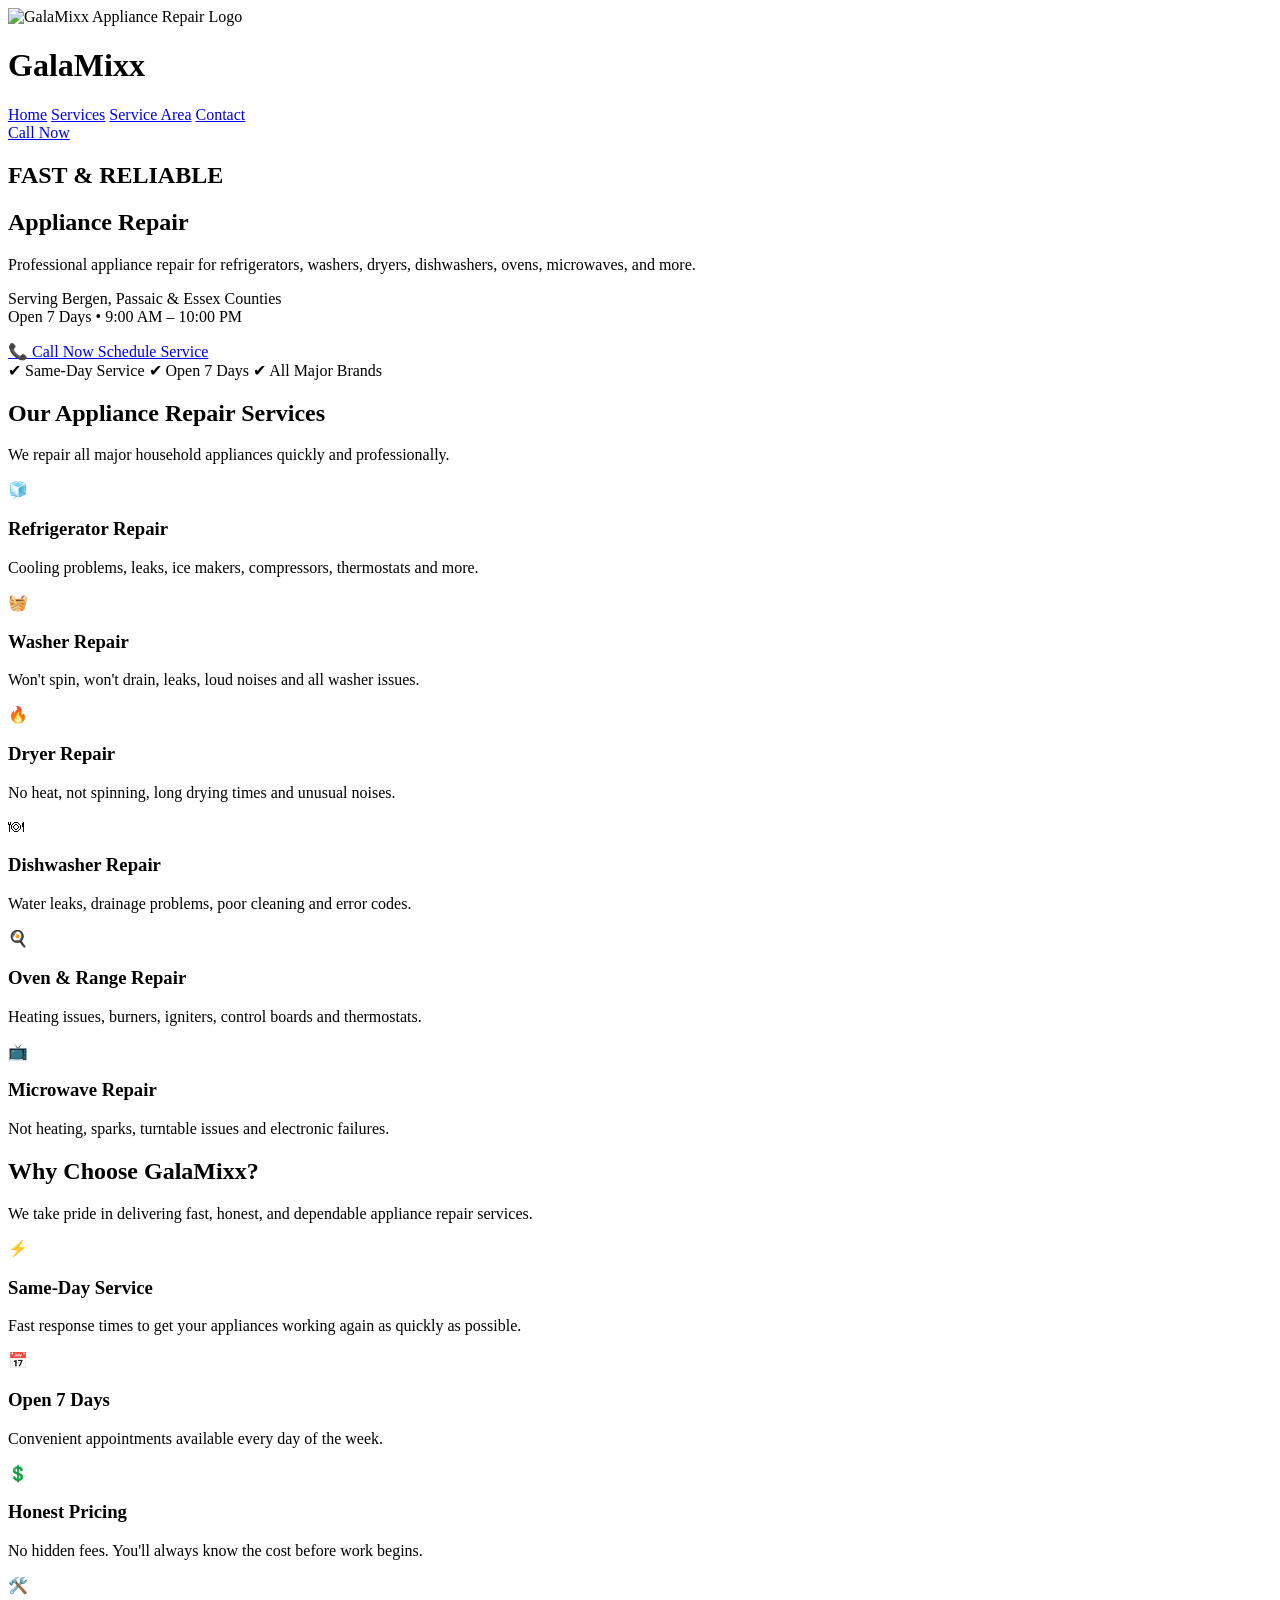
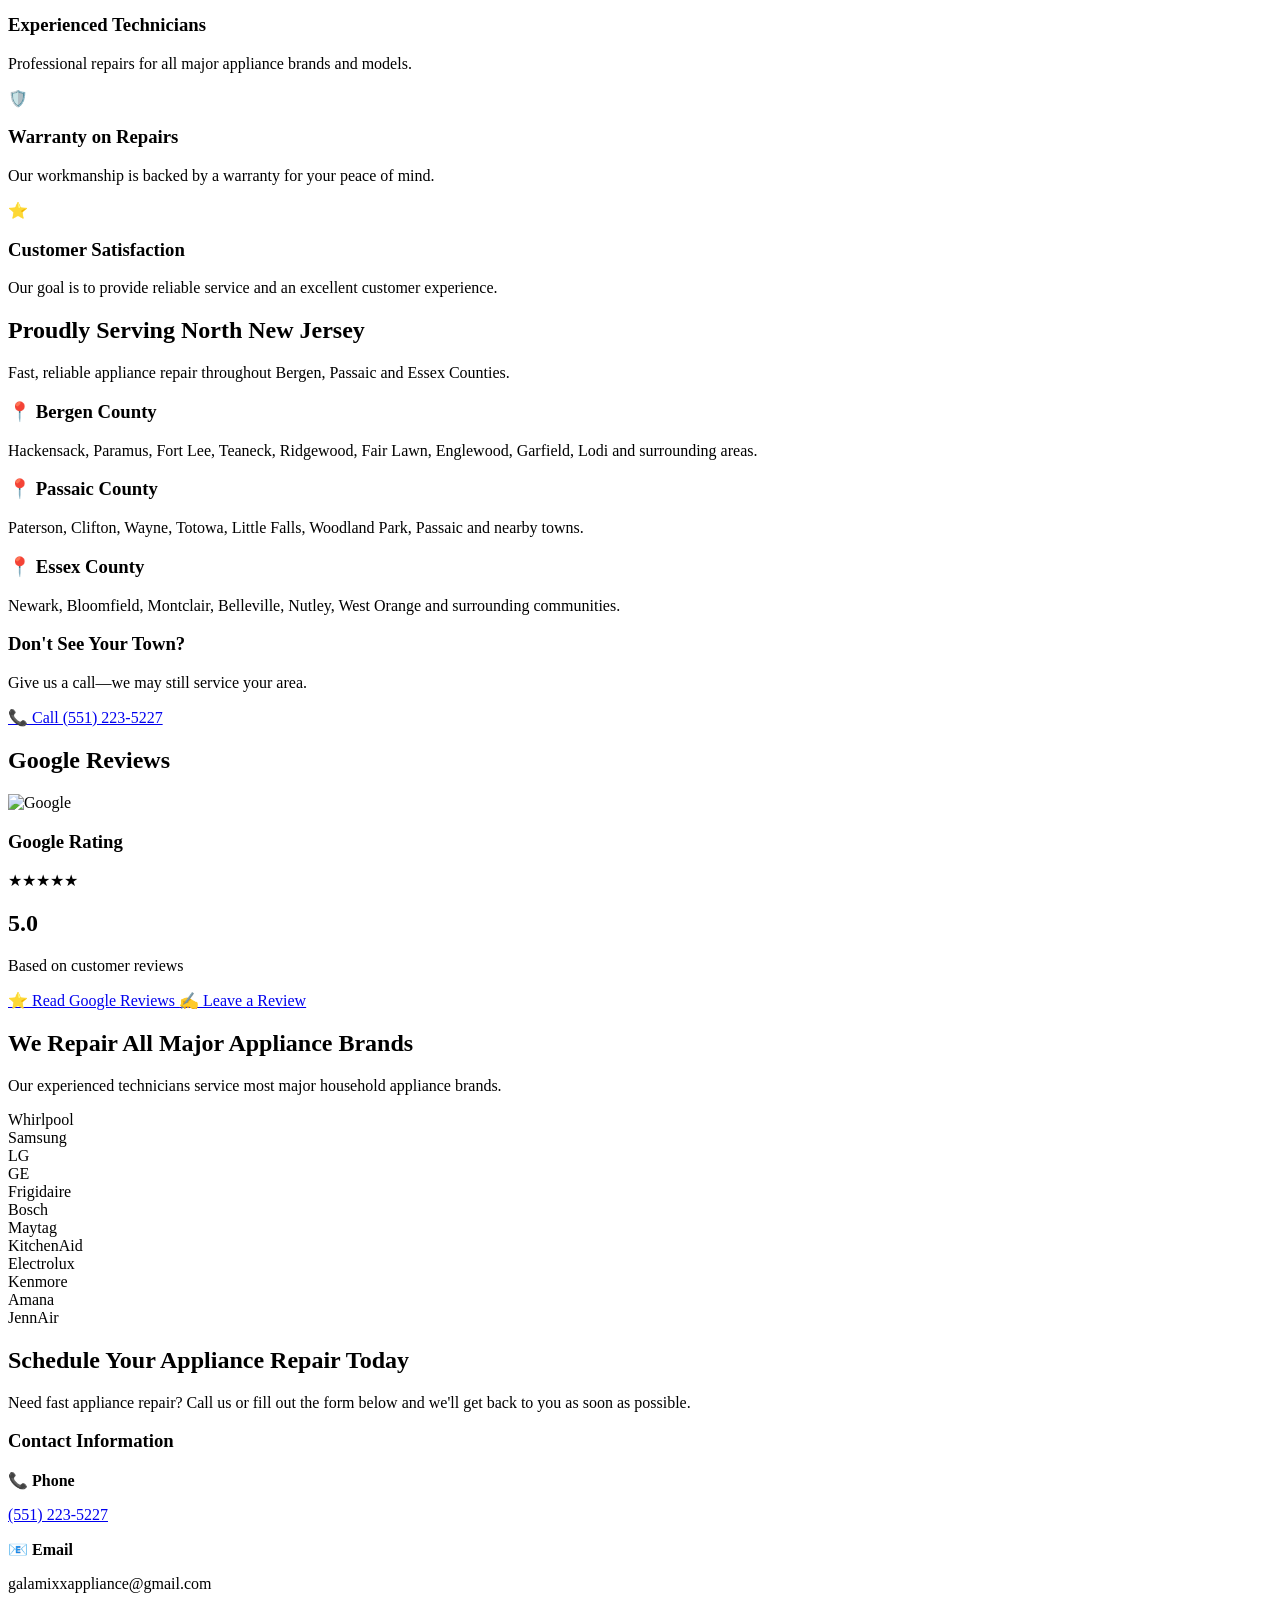
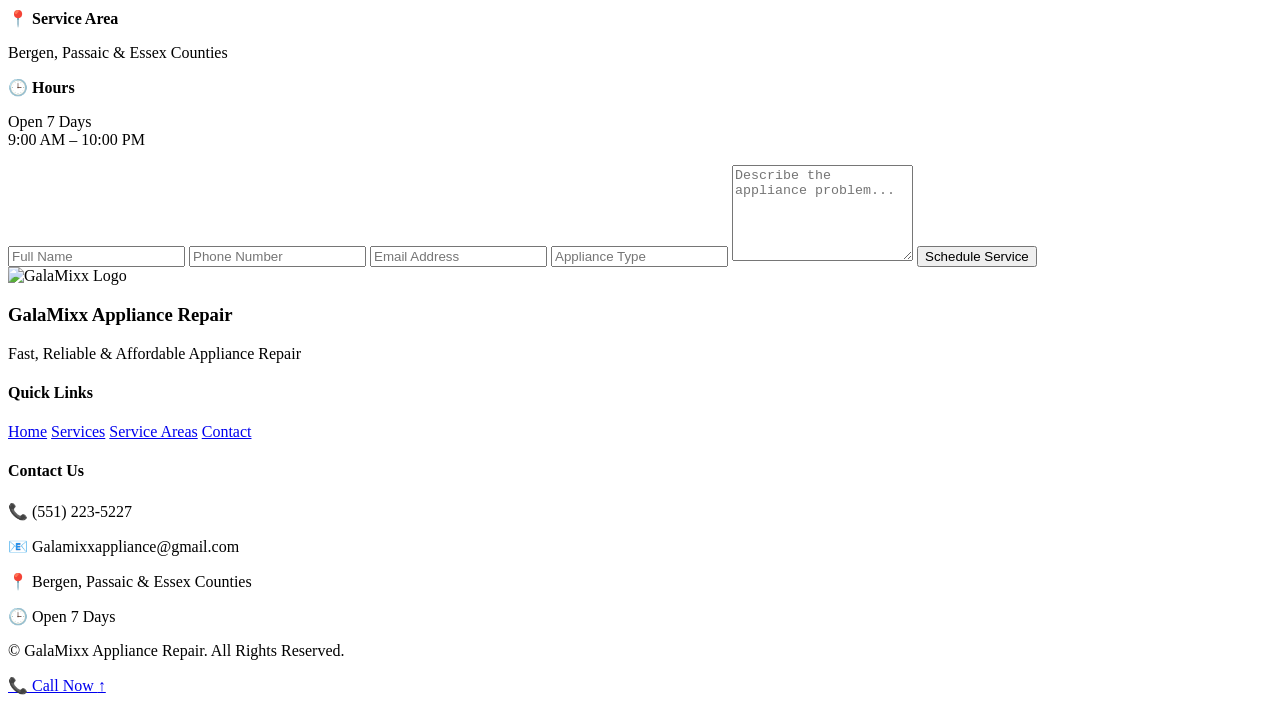
==== index.html @ a43039b3 "Add complete HTML structure for GalaMixx website index.html created" ====
<!DOCTYPE html>
<html lang="en">

<head>

    <meta charset="UTF-8">

    <meta name="viewport" content="width=device-width, initial-scale=1.0">

    <title>GalaMixx Appliance Repair | Fast & Reliable Appliance Repair in North Jersey</title>

    <meta name="description"
          content="Fast, reliable appliance repair serving Bergen, Passaic and Essex Counties. Open 7 Days.">

    <link rel="icon" href="images/logo.png">

    <link rel="stylesheet" href="css/style.css">

</head>

<body>
<header>

    <div class="logo">

        <img src="images/logo.png" alt="GalaMixx Appliance Repair Logo">

        <h1>Gala<span>Mixx</span></h1>

    </div>

    <nav>

        <a href="#">Home</a>

        <a href="#services">Services</a>

        <a href="#areas">Service Area</a>

        <a href="#contact">Contact</a>

    </nav>

    <a href="tel:5512235227" class="call-btn">

        Call Now

    </a>

</header>
<!-- HERO -->

<section class="hero">

    <div class="hero-content">

        <h2>FAST & RELIABLE</h2>

        <h1>Appliance Repair</h1>

        <p>
            Professional appliance repair for refrigerators, washers,
            dryers, dishwashers, ovens, microwaves, and more.
        </p>

        <p class="hero-location">
            Serving Bergen, Passaic & Essex Counties<br>
            Open 7 Days • 9:00 AM – 10:00 PM
        </p>

        <div class="hero-buttons">

            <a href="tel:5512235227" class="hero-call">
                📞 Call Now
            </a>

            <a href="#contact" class="hero-service">
                Schedule Service
            </a>

        </div>

        <div class="hero-badges">

            <span>✔ Same-Day Service</span>

            <span>✔ Open 7 Days</span>

            <span>✔ All Major Brands</span>

        </div>

    </div>
    

</section>
<!-- SERVICES -->

<section id="services" class="services">

    <h2>Our Appliance Repair Services</h2>

    <p class="section-text">
        We repair all major household appliances quickly and professionally.
    </p>

    <div class="service-grid">

        <div class="service-card">
            <div class="icon">🧊</div>
            <h3>Refrigerator Repair</h3>
            <p>Cooling problems, leaks, ice makers, compressors, thermostats and more.</p>
        </div>

        <div class="service-card">
            <div class="icon">🧺</div>
            <h3>Washer Repair</h3>
            <p>Won't spin, won't drain, leaks, loud noises and all washer issues.</p>
        </div>

        <div class="service-card">
            <div class="icon">🔥</div>
            <h3>Dryer Repair</h3>
            <p>No heat, not spinning, long drying times and unusual noises.</p>
        </div>

        <div class="service-card">
            <div class="icon">🍽</div>
            <h3>Dishwasher Repair</h3>
            <p>Water leaks, drainage problems, poor cleaning and error codes.</p>
        </div>

        <div class="service-card">
            <div class="icon">🍳</div>
            <h3>Oven & Range Repair</h3>
            <p>Heating issues, burners, igniters, control boards and thermostats.</p>
        </div>

        <div class="service-card">
            <div class="icon">📺</div>
            <h3>Microwave Repair</h3>
            <p>Not heating, sparks, turntable issues and electronic failures.</p>
        </div>

    </div>

</section>
<!-- WHY CHOOSE US -->

<section class="why">

    <h2>Why Choose GalaMixx?</h2>

    <p class="section-text">
        We take pride in delivering fast, honest, and dependable appliance repair services.
    </p>

    <div class="why-grid">

        <div class="why-card">
            <div class="why-icon">⚡</div>
            <h3>Same-Day Service</h3>
            <p>Fast response times to get your appliances working again as quickly as possible.</p>
        </div>

        <div class="why-card">
            <div class="why-icon">📅</div>
            <h3>Open 7 Days</h3>
            <p>Convenient appointments available every day of the week.</p>
        </div>

        <div class="why-card">
            <div class="why-icon">💲</div>
            <h3>Honest Pricing</h3>
            <p>No hidden fees. You'll always know the cost before work begins.</p>
        </div>

        <div class="why-card">
            <div class="why-icon">🛠️</div>
            <h3>Experienced Technicians</h3>
            <p>Professional repairs for all major appliance brands and models.</p>
        </div>

        <div class="why-card">
            <div class="why-icon">🛡️</div>
            <h3>Warranty on Repairs</h3>
            <p>Our workmanship is backed by a warranty for your peace of mind.</p>
        </div>

        <div class="why-card">
            <div class="why-icon">⭐</div>
            <h3>Customer Satisfaction</h3>
            <p>Our goal is to provide reliable service and an excellent customer experience.</p>
        </div>

    </div>

</section>

<!-- SERVICE AREAS -->

<section id="areas" class="areas">

    <h2>Proudly Serving North New Jersey</h2>

    <p class="section-text">
        Fast, reliable appliance repair throughout Bergen, Passaic and Essex Counties.
    </p>

    <div class="areas-grid">

        <div class="area-card">
            <h3>📍 Bergen County</h3>
            <p>
                Hackensack, Paramus, Fort Lee, Teaneck, Ridgewood,
                Fair Lawn, Englewood, Garfield, Lodi and surrounding areas.
            </p>
        </div>

        <div class="area-card">
            <h3>📍 Passaic County</h3>
            <p>
                Paterson, Clifton, Wayne, Totowa, Little Falls,
                Woodland Park, Passaic and nearby towns.
            </p>
        </div>

        <div class="area-card">
            <h3>📍 Essex County</h3>
            <p>
                Newark, Bloomfield, Montclair, Belleville,
                Nutley, West Orange and surrounding communities.
            </p>
        </div>

    </div>

    <div class="service-call">

        <h3>Don't See Your Town?</h3>

        <p>Give us a call—we may still service your area.</p>

        <a href="tel:5512235227" class="call-area-btn">
            📞 Call (551) 223-5227
        </a>

    </div>

</section>


<!-- GOOGLE REVIEWS -->

<section class="reviews">

   <h2>Google Reviews</h2>


 <!-- Google Rating Box -->

  <div class="rating-box">

        <img src="https://upload.wikimedia.org/wikipedia/commons/c/c1/Google_%22G%22_logo.svg"
             alt="Google"
             class="google-icon">

        <h3>Google Rating</h3>

       <div class="rating">
        ★★★★★
    </div>

    <h1>5.0</h1>

    <p>Based on customer reviews</p>
        </div>

    

    </div>
    <div class="review-buttons">

        <a href="https://g.page/r/CZWVw-iExxM8EAE/review" target="_blank" class="review-btn">
            ⭐ Read Google Reviews
        </a>

        <a href="https://g.page/r/CZWVw-iExxM8EAE/review" target="_blank" class="leave-review-btn">
            ✍ Leave a Review
        </a>

    </div>

</section>
<!-- BRANDS WE SERVICE -->

<section id="brands" class="brands">

    <h2>We Repair All Major Appliance Brands</h2>

    <p class="section-text">
        Our experienced technicians service most major household appliance brands.
    </p>

    <div class="brands-grid">

        <div class="brand-card">Whirlpool</div>
        <div class="brand-card">Samsung</div>
        <div class="brand-card">LG</div>
        <div class="brand-card">GE</div>
        <div class="brand-card">Frigidaire</div>
        <div class="brand-card">Bosch</div>
        <div class="brand-card">Maytag</div>
        <div class="brand-card">KitchenAid</div>
        <div class="brand-card">Electrolux</div>
        <div class="brand-card">Kenmore</div>
        <div class="brand-card">Amana</div>
        <div class="brand-card">JennAir</div>

    </div>

</section>
<!-- CONTACT -->

<section id="contact" class="contact">

    <h2>Schedule Your Appliance Repair Today</h2>

    <p class="section-text">
        Need fast appliance repair? Call us or fill out the form below and we'll get back to you as soon as possible.
    </p>

    <div class="contact-container">

        <!-- LEFT SIDE -->

        <div class="contact-info">

            <h3>Contact Information</h3>

            <div class="info-box">
                <strong>📞 Phone</strong>
                <p><a href="tel:5512235227">(551) 223-5227</a></p>
            </div>

            <div class="info-box">
                <strong>📧 Email</strong>
                <p>galamixxappliance@gmail.com</p>
            </div>

            <div class="info-box">
                <strong>📍 Service Area</strong>
                <p>Bergen, Passaic & Essex Counties</p>
            </div>

            <div class="info-box">
                <strong>🕒 Hours</strong>
                <p>Open 7 Days<br>9:00 AM – 10:00 PM</p>
            </div>

        </div>

        <!-- RIGHT SIDE -->

        <div class="contact-form">

            <form action="https://api.web3forms.com/submit" method="POST">
  <input type="hidden" name="access_key" value="054752c6-4615-493e-83da-a03f07611d5e">


                <input type="text" name="Name" placeholder="Full Name" required>

                <input type="tel" name="Phone" placeholder="Phone Number" required>

                <input type="email" name="Email" placeholder="Email Address" required>

                <input type="text" name="Appliance" placeholder="Appliance Type">

                <textarea name="Issue" rows="6" placeholder="Describe the appliance problem..." required></textarea>

                <button type="submit">Schedule Service</button>

            </form>

        </div>

    </div>

</section>
<!-- FOOTER -->

<footer>

    <div class="footer-container">

        <div class="footer-logo">

            <img src="images/logo.png" alt="GalaMixx Logo">

            <h3>GalaMixx Appliance Repair</h3>

            <p>
                Fast, Reliable & Affordable Appliance Repair
            </p>

        </div>

        <div class="footer-links">

            <h4>Quick Links</h4>

            <a href="#">Home</a>

            <a href="#services">Services</a>

            <a href="#areas">Service Areas</a>

            <a href="#contact">Contact</a>

        </div>

        <div class="footer-contact">

            <h4>Contact Us</h4>

            <p>📞 (551) 223-5227</p>

            <p>📧 Galamixxappliance@gmail.com</p>

            <p>📍 Bergen, Passaic & Essex Counties</p>

            <p>🕒 Open 7 Days</p>

        </div>

    </div>

    <div class="footer-bottom">

        <p>
            © GalaMixx Appliance Repair. All Rights Reserved.
        </p>

    </div>

</footer>
<a href="tel:5512235227" class="floating-call">
    📞 Call Now
</a>
<a href="#" class="back-top">↑</a>
</body>

</html>
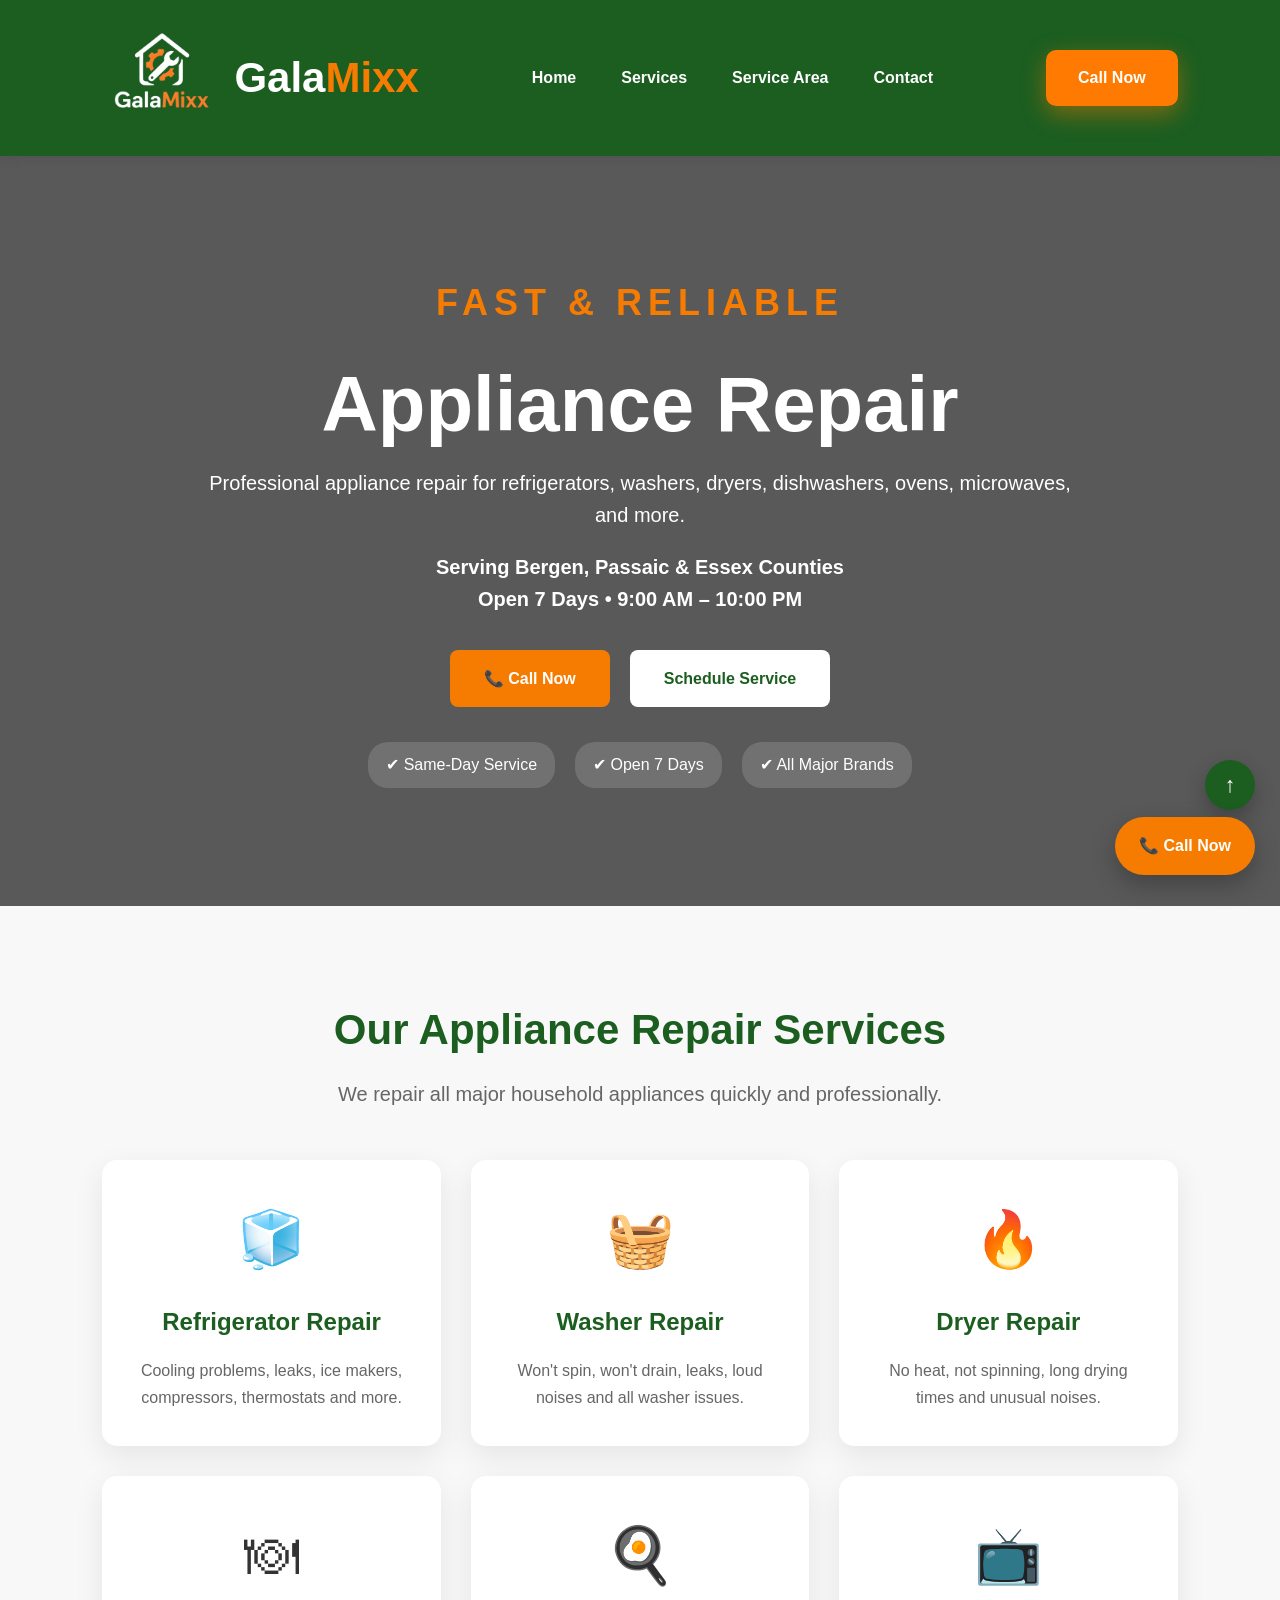
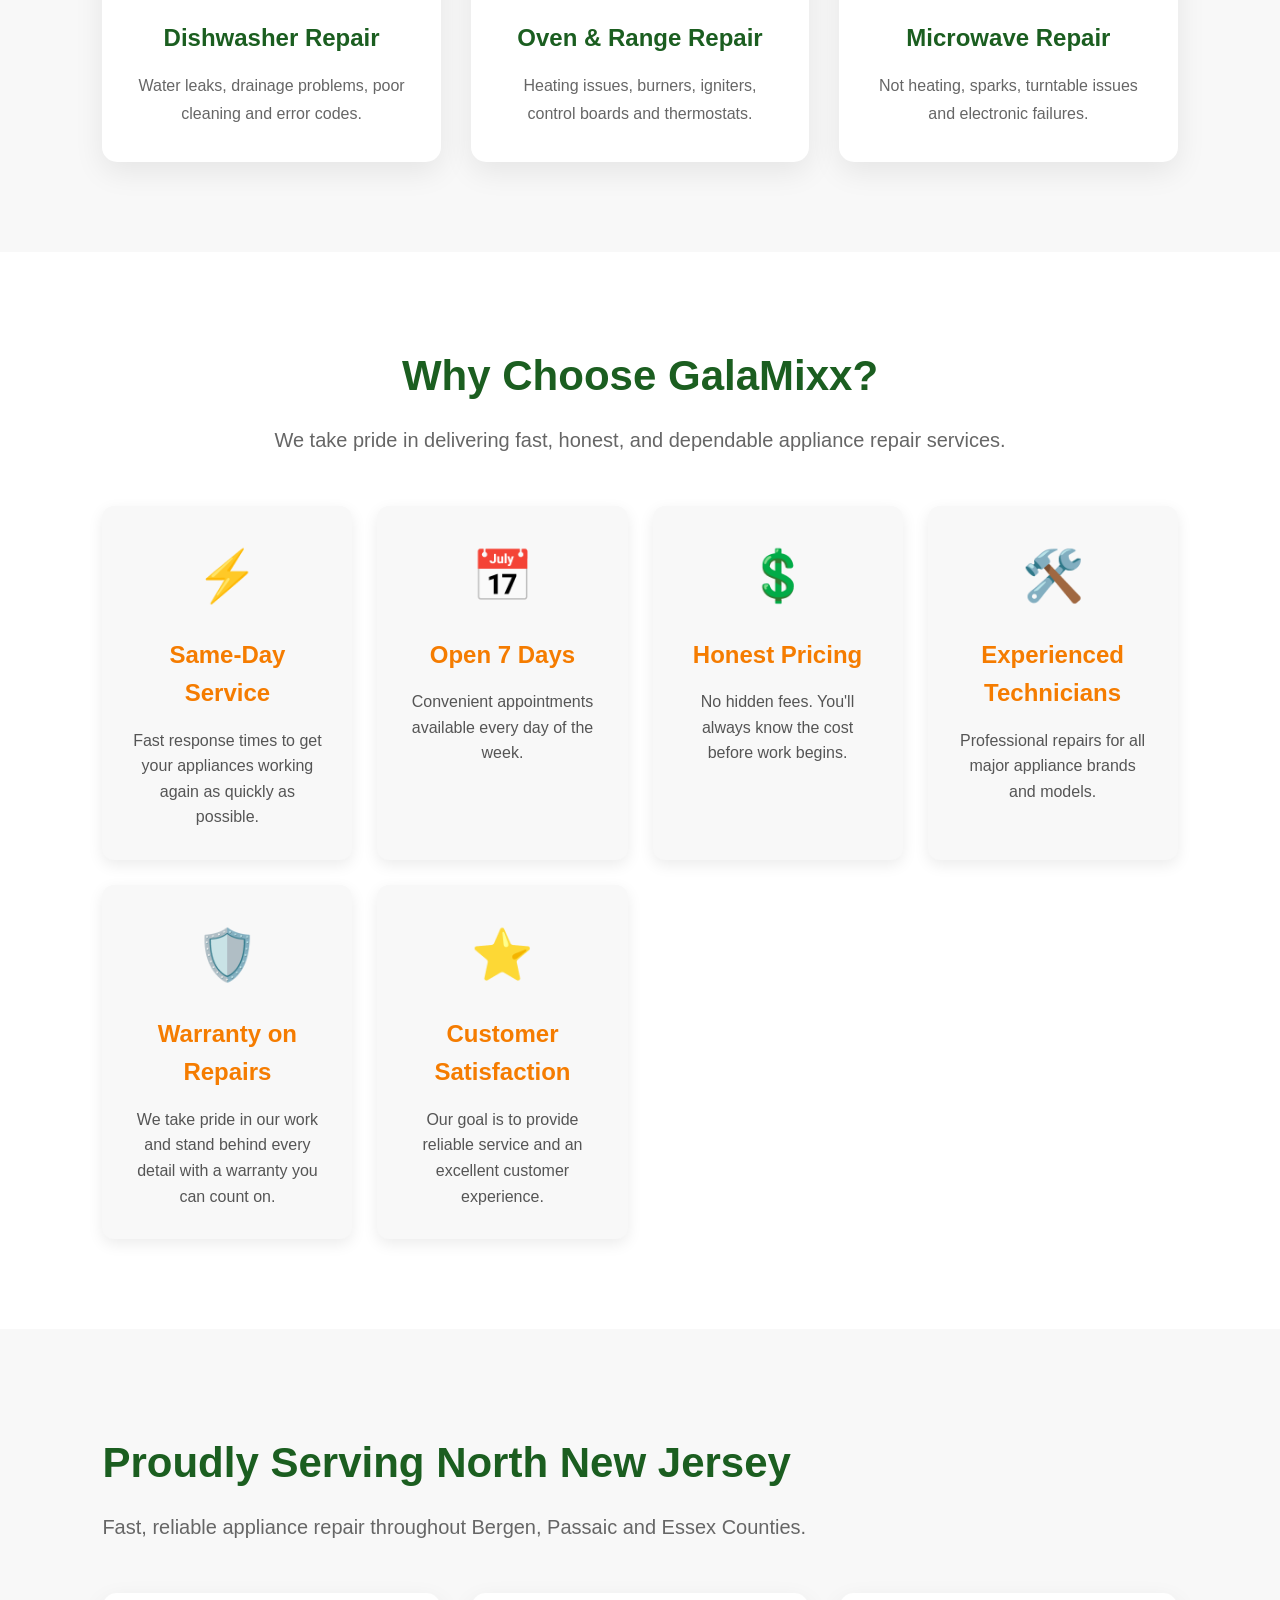
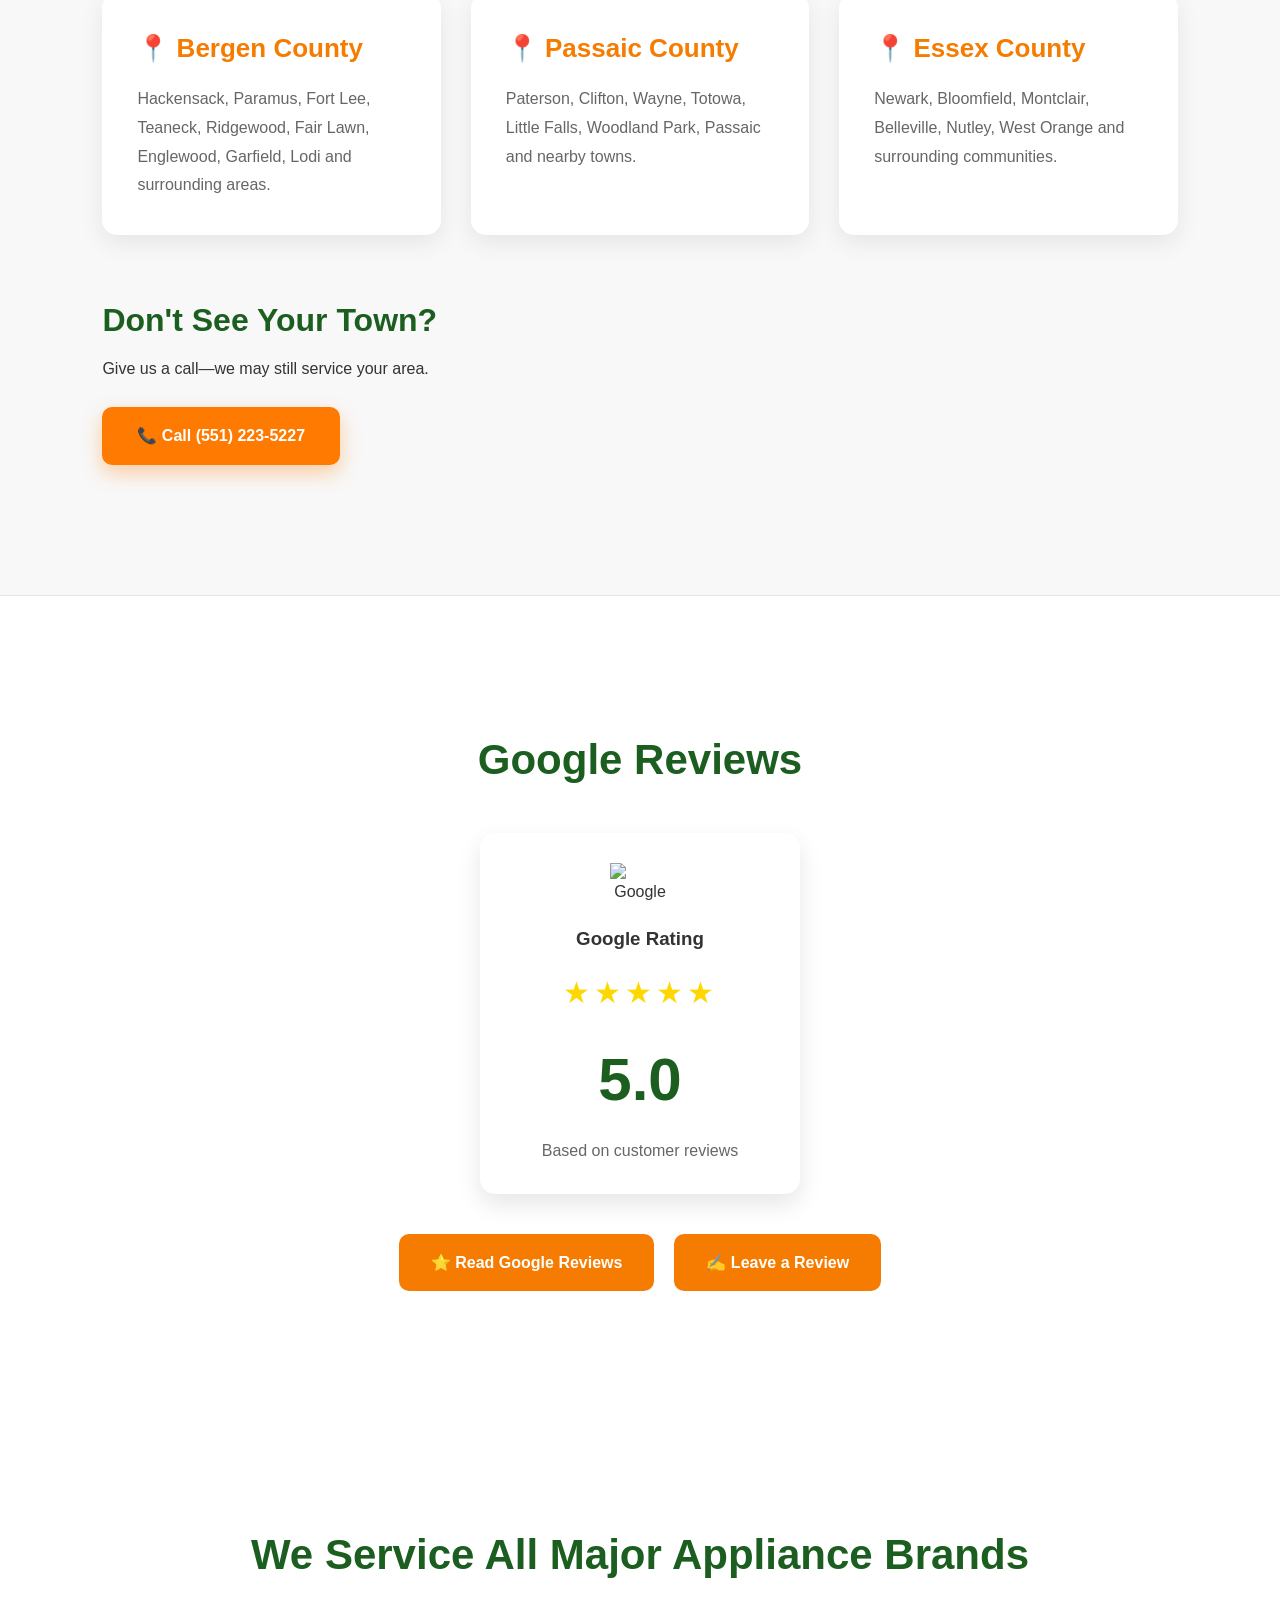
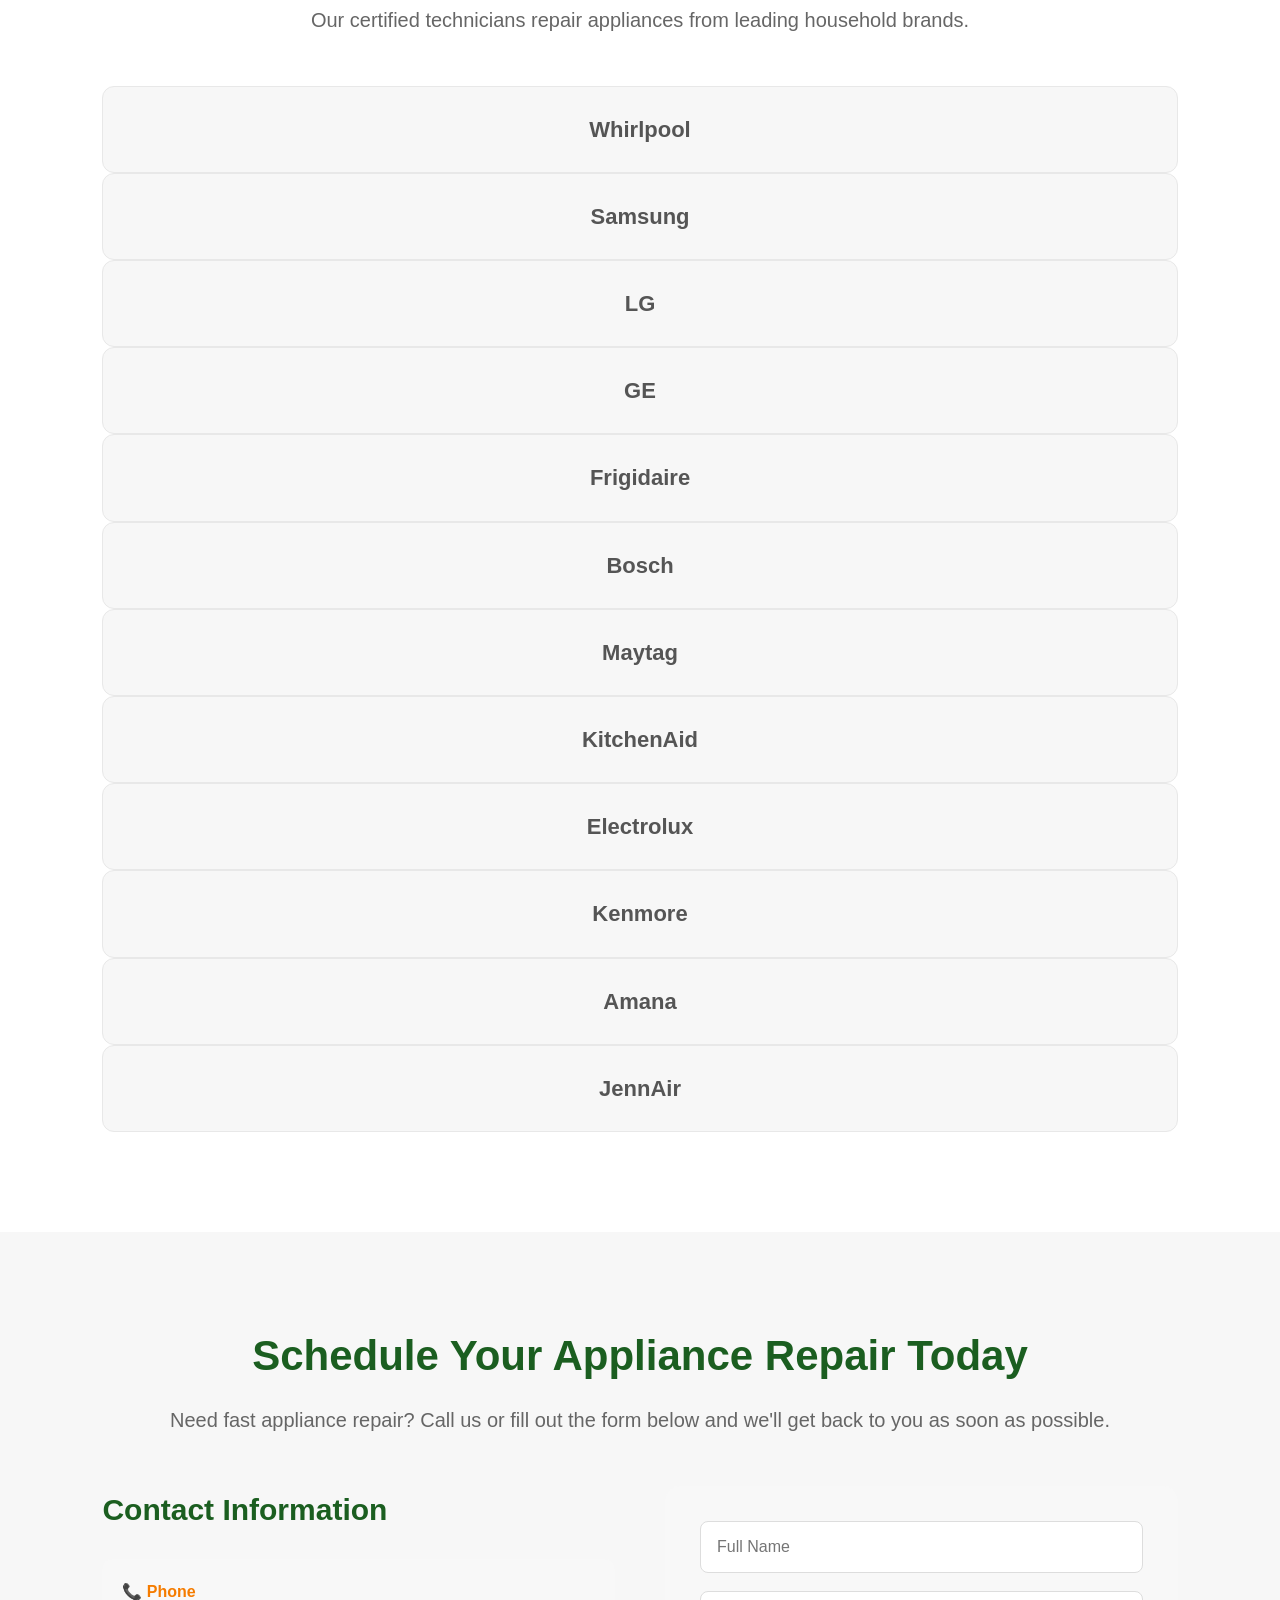
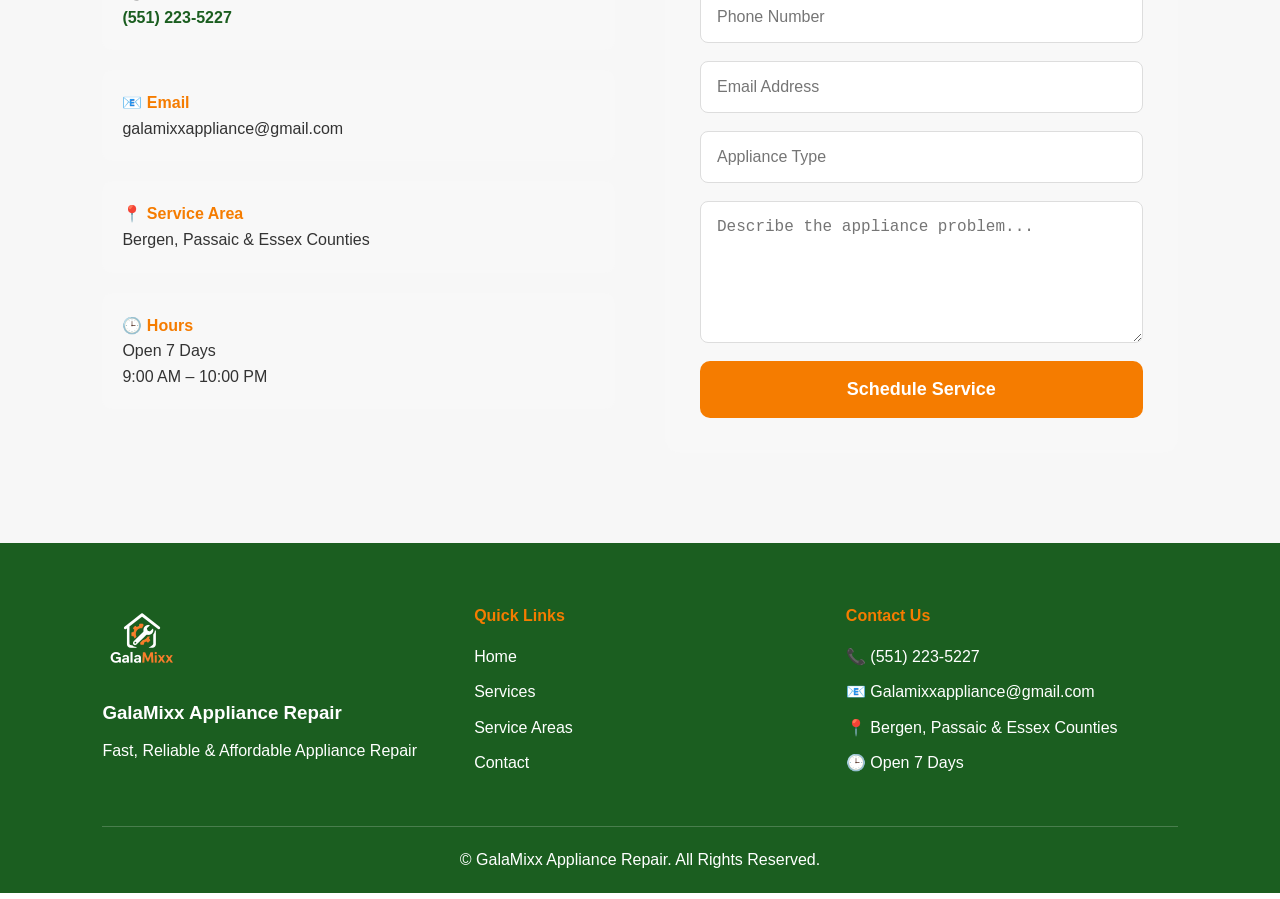
==== commit 85095cb3: "Update index.html clean up and update" ====
--- a/index.html
+++ b/index.html
@@ -1,453 +1,466 @@
-<!DOCTYPE html>
-<html lang="en">
-
-<head>
-
-    <meta charset="UTF-8">
-
-    <meta name="viewport" content="width=device-width, initial-scale=1.0">
-
-    <title>GalaMixx Appliance Repair | Fast & Reliable Appliance Repair in North Jersey</title>
-
-    <meta name="description"
-          content="Fast, reliable appliance repair serving Bergen, Passaic and Essex Counties. Open 7 Days.">
-
-    <link rel="icon" href="images/logo.png">
-
-    <link rel="stylesheet" href="css/style.css">
-
-</head>
-
-<body>
-<header>
-
-    <div class="logo">
-
-        <img src="images/logo.png" alt="GalaMixx Appliance Repair Logo">
-
-        <h1>Gala<span>Mixx</span></h1>
-
-    </div>
-
-    <nav>
-
-        <a href="#">Home</a>
-
-        <a href="#services">Services</a>
-
-        <a href="#areas">Service Area</a>
-
-        <a href="#contact">Contact</a>
-
-    </nav>
-
-    <a href="tel:5512235227" class="call-btn">
-
-        Call Now
-
-    </a>
-
-</header>
-<!-- HERO -->
-
-<section class="hero">
-
-    <div class="hero-content">
-
-        <h2>FAST & RELIABLE</h2>
-
-        <h1>Appliance Repair</h1>
-
-        <p>
-            Professional appliance repair for refrigerators, washers,
-            dryers, dishwashers, ovens, microwaves, and more.
-        </p>
-
-        <p class="hero-location">
-            Serving Bergen, Passaic & Essex Counties<br>
-            Open 7 Days • 9:00 AM – 10:00 PM
-        </p>
-
-        <div class="hero-buttons">
-
-            <a href="tel:5512235227" class="hero-call">
-                📞 Call Now
-            </a>
-
-            <a href="#contact" class="hero-service">
-                Schedule Service
-            </a>
-
-        </div>
-
-        <div class="hero-badges">
-
-            <span>✔ Same-Day Service</span>
-
-            <span>✔ Open 7 Days</span>
-
-            <span>✔ All Major Brands</span>
-
-        </div>
-
-    </div>
-    
-
-</section>
-<!-- SERVICES -->
-
-<section id="services" class="services">
-
-    <h2>Our Appliance Repair Services</h2>
-
-    <p class="section-text">
-        We repair all major household appliances quickly and professionally.
-    </p>
-
-    <div class="service-grid">
-
-        <div class="service-card">
-            <div class="icon">🧊</div>
-            <h3>Refrigerator Repair</h3>
-            <p>Cooling problems, leaks, ice makers, compressors, thermostats and more.</p>
-        </div>
-
-        <div class="service-card">
-            <div class="icon">🧺</div>
-            <h3>Washer Repair</h3>
-            <p>Won't spin, won't drain, leaks, loud noises and all washer issues.</p>
-        </div>
-
-        <div class="service-card">
-            <div class="icon">🔥</div>
-            <h3>Dryer Repair</h3>
-            <p>No heat, not spinning, long drying times and unusual noises.</p>
-        </div>
-
-        <div class="service-card">
-            <div class="icon">🍽</div>
-            <h3>Dishwasher Repair</h3>
-            <p>Water leaks, drainage problems, poor cleaning and error codes.</p>
-        </div>
-
-        <div class="service-card">
-            <div class="icon">🍳</div>
-            <h3>Oven & Range Repair</h3>
-            <p>Heating issues, burners, igniters, control boards and thermostats.</p>
-        </div>
-
-        <div class="service-card">
-            <div class="icon">📺</div>
-            <h3>Microwave Repair</h3>
-            <p>Not heating, sparks, turntable issues and electronic failures.</p>
-        </div>
-
-    </div>
-
-</section>
-<!-- WHY CHOOSE US -->
-
-<section class="why">
-
-    <h2>Why Choose GalaMixx?</h2>
-
-    <p class="section-text">
-        We take pride in delivering fast, honest, and dependable appliance repair services.
-    </p>
-
-    <div class="why-grid">
-
-        <div class="why-card">
-            <div class="why-icon">⚡</div>
-            <h3>Same-Day Service</h3>
-            <p>Fast response times to get your appliances working again as quickly as possible.</p>
-        </div>
-
-        <div class="why-card">
-            <div class="why-icon">📅</div>
-            <h3>Open 7 Days</h3>
-            <p>Convenient appointments available every day of the week.</p>
-        </div>
-
-        <div class="why-card">
-            <div class="why-icon">💲</div>
-            <h3>Honest Pricing</h3>
-            <p>No hidden fees. You'll always know the cost before work begins.</p>
-        </div>
-
-        <div class="why-card">
-            <div class="why-icon">🛠️</div>
-            <h3>Experienced Technicians</h3>
-            <p>Professional repairs for all major appliance brands and models.</p>
-        </div>
-
-        <div class="why-card">
-            <div class="why-icon">🛡️</div>
-            <h3>Warranty on Repairs</h3>
-            <p>Our workmanship is backed by a warranty for your peace of mind.</p>
-        </div>
-
-        <div class="why-card">
-            <div class="why-icon">⭐</div>
-            <h3>Customer Satisfaction</h3>
-            <p>Our goal is to provide reliable service and an excellent customer experience.</p>
-        </div>
-
-    </div>
-
-</section>
-
-<!-- SERVICE AREAS -->
-
-<section id="areas" class="areas">
-
-    <h2>Proudly Serving North New Jersey</h2>
-
-    <p class="section-text">
-        Fast, reliable appliance repair throughout Bergen, Passaic and Essex Counties.
-    </p>
-
-    <div class="areas-grid">
-
-        <div class="area-card">
-            <h3>📍 Bergen County</h3>
-            <p>
-                Hackensack, Paramus, Fort Lee, Teaneck, Ridgewood,
-                Fair Lawn, Englewood, Garfield, Lodi and surrounding areas.
-            </p>
-        </div>
-
-        <div class="area-card">
-            <h3>📍 Passaic County</h3>
-            <p>
-                Paterson, Clifton, Wayne, Totowa, Little Falls,
-                Woodland Park, Passaic and nearby towns.
-            </p>
-        </div>
-
-        <div class="area-card">
-            <h3>📍 Essex County</h3>
-            <p>
-                Newark, Bloomfield, Montclair, Belleville,
-                Nutley, West Orange and surrounding communities.
-            </p>
-        </div>
-
-    </div>
-
-    <div class="service-call">
-
-        <h3>Don't See Your Town?</h3>
-
-        <p>Give us a call—we may still service your area.</p>
-
-        <a href="tel:5512235227" class="call-area-btn">
-            📞 Call (551) 223-5227
-        </a>
-
-    </div>
-
-</section>
-
-
-<!-- GOOGLE REVIEWS -->
-
-<section class="reviews">
-
-   <h2>Google Reviews</h2>
-
-
- <!-- Google Rating Box -->
-
-  <div class="rating-box">
-
-        <img src="https://upload.wikimedia.org/wikipedia/commons/c/c1/Google_%22G%22_logo.svg"
-             alt="Google"
-             class="google-icon">
-
-        <h3>Google Rating</h3>
-
-       <div class="rating">
-        ★★★★★
-    </div>
-
-    <h1>5.0</h1>
-
-    <p>Based on customer reviews</p>
-        </div>
-
-    
-
-    </div>
-    <div class="review-buttons">
-
-        <a href="https://g.page/r/CZWVw-iExxM8EAE/review" target="_blank" class="review-btn">
-            ⭐ Read Google Reviews
-        </a>
-
-        <a href="https://g.page/r/CZWVw-iExxM8EAE/review" target="_blank" class="leave-review-btn">
-            ✍ Leave a Review
-        </a>
-
-    </div>
-
-</section>
-<!-- BRANDS WE SERVICE -->
-
-<section id="brands" class="brands">
-
-    <h2>We Repair All Major Appliance Brands</h2>
-
-    <p class="section-text">
-        Our experienced technicians service most major household appliance brands.
-    </p>
-
-    <div class="brands-grid">
-
-        <div class="brand-card">Whirlpool</div>
-        <div class="brand-card">Samsung</div>
-        <div class="brand-card">LG</div>
-        <div class="brand-card">GE</div>
-        <div class="brand-card">Frigidaire</div>
-        <div class="brand-card">Bosch</div>
-        <div class="brand-card">Maytag</div>
-        <div class="brand-card">KitchenAid</div>
-        <div class="brand-card">Electrolux</div>
-        <div class="brand-card">Kenmore</div>
-        <div class="brand-card">Amana</div>
-        <div class="brand-card">JennAir</div>
-
-    </div>
-
-</section>
-<!-- CONTACT -->
-
-<section id="contact" class="contact">
-
-    <h2>Schedule Your Appliance Repair Today</h2>
-
-    <p class="section-text">
-        Need fast appliance repair? Call us or fill out the form below and we'll get back to you as soon as possible.
-    </p>
-
-    <div class="contact-container">
-
-        <!-- LEFT SIDE -->
-
-        <div class="contact-info">
-
-            <h3>Contact Information</h3>
-
-            <div class="info-box">
-                <strong>📞 Phone</strong>
-                <p><a href="tel:5512235227">(551) 223-5227</a></p>
-            </div>
-
-            <div class="info-box">
-                <strong>📧 Email</strong>
-                <p>galamixxappliance@gmail.com</p>
-            </div>
-
-            <div class="info-box">
-                <strong>📍 Service Area</strong>
-                <p>Bergen, Passaic & Essex Counties</p>
-            </div>
-
-            <div class="info-box">
-                <strong>🕒 Hours</strong>
-                <p>Open 7 Days<br>9:00 AM – 10:00 PM</p>
-            </div>
-
-        </div>
-
-        <!-- RIGHT SIDE -->
-
-        <div class="contact-form">
-
-            <form action="https://api.web3forms.com/submit" method="POST">
-  <input type="hidden" name="access_key" value="054752c6-4615-493e-83da-a03f07611d5e">
-
-
-                <input type="text" name="Name" placeholder="Full Name" required>
-
-                <input type="tel" name="Phone" placeholder="Phone Number" required>
-
-                <input type="email" name="Email" placeholder="Email Address" required>
-
-                <input type="text" name="Appliance" placeholder="Appliance Type">
-
-                <textarea name="Issue" rows="6" placeholder="Describe the appliance problem..." required></textarea>
-
-                <button type="submit">Schedule Service</button>
-
-            </form>
-
-        </div>
-
-    </div>
-
-</section>
-<!-- FOOTER -->
-
-<footer>
-
-    <div class="footer-container">
-
-        <div class="footer-logo">
-
-            <img src="images/logo.png" alt="GalaMixx Logo">
-
-            <h3>GalaMixx Appliance Repair</h3>
-
-            <p>
-                Fast, Reliable & Affordable Appliance Repair
-            </p>
-
-        </div>
-
-        <div class="footer-links">
-
-            <h4>Quick Links</h4>
-
-            <a href="#">Home</a>
-
-            <a href="#services">Services</a>
-
-            <a href="#areas">Service Areas</a>
-
-            <a href="#contact">Contact</a>
-
-        </div>
-
-        <div class="footer-contact">
-
-            <h4>Contact Us</h4>
-
-            <p>📞 (551) 223-5227</p>
-
-            <p>📧 Galamixxappliance@gmail.com</p>
-
-            <p>📍 Bergen, Passaic & Essex Counties</p>
-
-            <p>🕒 Open 7 Days</p>
-
-        </div>
-
-    </div>
-
-    <div class="footer-bottom">
-
-        <p>
-            © GalaMixx Appliance Repair. All Rights Reserved.
-        </p>
-
-    </div>
-
-</footer>
-<a href="tel:5512235227" class="floating-call">
-    📞 Call Now
-</a>
-<a href="#" class="back-top">↑</a>
-</body>
-
-</html>
+<!DOCTYPE html>
+<html lang="en">
+
+<head>
+
+    <meta charset="UTF-8">
+
+    <meta name="viewport" content="width=device-width, initial-scale=1.0">
+
+    <title>GalaMixx Appliance Repair | Fast & Reliable Appliance Repair in North Jersey</title>
+
+    <meta name="description"
+          content="Fast, reliable appliance repair serving Bergen, Passaic and Essex Counties. Open 7 Days.">
+
+    <link rel="icon" href="images/logo.png">
+
+    <link rel="stylesheet" href="css/style.css">
+
+</head>
+
+<body>
+<header>
+
+    <div class="logo">
+
+        <img src="images/logo.png" alt="GalaMixx Appliance Repair Logo">
+
+        <h1>Gala<span>Mixx</span></h1>
+
+    </div>
+
+    <nav>
+
+        <a href="#">Home</a>
+
+        <a href="#services">Services</a>
+
+        <a href="#areas">Service Area</a>
+
+        <a href="#contact">Contact</a>
+
+    </nav>
+
+    <a href="tel:5512235227" class="call-btn">
+
+        Call Now
+
+    </a>
+
+</header>
+<!-- HERO -->
+
+<section class="hero">
+
+    <div class="hero-content">
+
+        <h2>FAST & RELIABLE</h2>
+
+        <h1>Appliance Repair</h1>
+
+        <p>
+            Professional appliance repair for refrigerators, washers,
+            dryers, dishwashers, ovens, microwaves, and more.
+        </p>
+
+        <p class="hero-location">
+            Serving Bergen, Passaic & Essex Counties<br>
+            Open 7 Days • 9:00 AM – 10:00 PM
+        </p>
+
+        <div class="hero-buttons">
+
+            <a href="tel:5512235227" class="hero-call">
+                📞 Call Now
+            </a>
+
+            <a href="#contact" class="hero-service">
+                Schedule Service
+            </a>
+
+        </div>
+
+        <div class="hero-badges">
+
+            <span>✔ Same-Day Service</span>
+
+            <span>✔ Open 7 Days</span>
+
+            <span>✔ All Major Brands</span>
+
+        </div>
+
+    </div>
+    
+
+</section>
+<!-- SERVICES -->
+
+<section id="services" class="services">
+
+    <h2>Our Appliance Repair Services</h2>
+
+    <p class="section-text">
+        We repair all major household appliances quickly and professionally.
+    </p>
+
+    <div class="service-grid">
+
+        <a href="refrigerator-repair.html" class="service-link">
+
+    <div class="service-card">
+
+        <div class="icon">🧊</div>
+
+        <h3>Refrigerator Repair</h3>
+
+        <p>
+            Cooling problems, leaks, ice makers,
+            compressors, thermostats and more.
+        </p>
+
+    </div>
+
+</a>
+
+        <div class="service-card">
+            <div class="icon">🧺</div>
+            <h3>Washer Repair</h3>
+            <p>Won't spin, won't drain, leaks, loud noises and all washer issues.</p>
+        </div>
+
+        <div class="service-card">
+            <div class="icon">🔥</div>
+            <h3>Dryer Repair</h3>
+            <p>No heat, not spinning, long drying times and unusual noises.</p>
+        </div>
+
+        <div class="service-card">
+            <div class="icon">🍽</div>
+            <h3>Dishwasher Repair</h3>
+            <p>Water leaks, drainage problems, poor cleaning and error codes.</p>
+        </div>
+
+        <div class="service-card">
+            <div class="icon">🍳</div>
+            <h3>Oven & Range Repair</h3>
+            <p>Heating issues, burners, igniters, control boards and thermostats.</p>
+        </div>
+
+        <div class="service-card">
+            <div class="icon">📺</div>
+            <h3>Microwave Repair</h3>
+            <p>Not heating, sparks, turntable issues and electronic failures.</p>
+        </div>
+
+    </div>
+
+</section>
+<!-- WHY CHOOSE US -->
+
+<section class="why">
+
+    <h2>Why Choose GalaMixx?</h2>
+
+    <p class="section-text">
+        We take pride in delivering fast, honest, and dependable appliance repair services.
+    </p>
+
+    <div class="why-grid">
+
+        <div class="why-card">
+            <div class="why-icon">⚡</div>
+            <h3>Same-Day Service</h3>
+            <p>Fast response times to get your appliances working again as quickly as possible.</p>
+        </div>
+
+        <div class="why-card">
+            <div class="why-icon">📅</div>
+            <h3>Open 7 Days</h3>
+            <p>Convenient appointments available every day of the week.</p>
+        </div>
+
+        <div class="why-card">
+            <div class="why-icon">💲</div>
+            <h3>Honest Pricing</h3>
+            <p>No hidden fees. You'll always know the cost before work begins.</p>
+        </div>
+
+        <div class="why-card">
+            <div class="why-icon">🛠️</div>
+            <h3>Experienced Technicians</h3>
+            <p>Professional repairs for all major appliance brands and models.</p>
+        </div>
+
+        <div class="why-card">
+            <div class="why-icon">🛡️</div>
+            <h3>Warranty on Repairs</h3>
+            <p>We take pride in our work and stand behind every detail with a warranty you can count on.</p>
+        </div>
+
+        <div class="why-card">
+            <div class="why-icon">⭐</div>
+            <h3>Customer Satisfaction</h3>
+            <p>Our goal is to provide reliable service and an excellent customer experience.</p>
+        </div>
+
+    </div>
+
+</section>
+
+<!-- SERVICE AREAS -->
+
+<section id="areas" class="areas">
+
+    <h2>Proudly Serving North New Jersey</h2>
+
+    <p class="section-text">
+        Fast, reliable appliance repair throughout Bergen, Passaic and Essex Counties.
+    </p>
+
+    <div class="areas-grid">
+
+        <div class="area-card">
+            <h3>📍 Bergen County</h3>
+            <p>
+                Hackensack, Paramus, Fort Lee, Teaneck, Ridgewood,
+                Fair Lawn, Englewood, Garfield, Lodi and surrounding areas.
+            </p>
+        </div>
+
+        <div class="area-card">
+            <h3>📍 Passaic County</h3>
+            <p>
+                Paterson, Clifton, Wayne, Totowa, Little Falls,
+                Woodland Park, Passaic and nearby towns.
+            </p>
+        </div>
+
+        <div class="area-card">
+            <h3>📍 Essex County</h3>
+            <p>
+                Newark, Bloomfield, Montclair, Belleville,
+                Nutley, West Orange and surrounding communities.
+            </p>
+        </div>
+
+    </div>
+
+    <div class="service-call">
+
+        <h3>Don't See Your Town?</h3>
+
+        <p>Give us a call—we may still service your area.</p>
+
+        <a href="tel:5512235227" class="call-area-btn">
+            📞 Call (551) 223-5227
+        </a>
+
+    </div>
+
+</section>
+
+
+<!-- GOOGLE REVIEWS -->
+
+<section class="reviews">
+
+   <h2>Google Reviews</h2>
+
+
+ <!-- Google Rating Box -->
+
+  <div class="rating-box">
+
+        <img src="https://upload.wikimedia.org/wikipedia/commons/c/c1/Google_%22G%22_logo.svg"
+             alt="Google"
+             class="google-icon">
+
+        <h3>Google Rating</h3>
+
+       <div class="rating">
+        ★★★★★
+    </div>
+
+    <h1>5.0</h1>
+
+    <p>Based on customer reviews</p>
+        </div>
+
+    
+
+    </div>
+    <div class="review-buttons">
+
+        <a href="https://g.page/r/CZWVw-iExxM8EAE/review" target="_blank" class="review-btn">
+            ⭐ Read Google Reviews
+        </a>
+
+        <a href="https://g.page/r/CZWVw-iExxM8EAE/review" target="_blank" class="leave-review-btn">
+            ✍ Leave a Review
+        </a>
+
+    </div>
+
+</section>
+
+
+<!-- BRANDS WE SERVICE -->
+
+<section id="brands" class="brands">
+
+    <h2>We Service All Major Appliance Brands</h2>
+
+    <p class="section-text">
+        Our certified technicians repair appliances from leading household brands.
+    </p>
+
+    <div class="brands-grid">
+
+        <div class="brand-card">Whirlpool</div>
+        <div class="brand-card">Samsung</div>
+        <div class="brand-card">LG</div>
+        <div class="brand-card">GE</div>
+        <div class="brand-card">Frigidaire</div>
+        <div class="brand-card">Bosch</div>
+        <div class="brand-card">Maytag</div>
+        <div class="brand-card">KitchenAid</div>
+        <div class="brand-card">Electrolux</div>
+        <div class="brand-card">Kenmore</div>
+        <div class="brand-card">Amana</div>
+        <div class="brand-card">JennAir</div>
+
+    </div>
+
+</section>
+<!-- CONTACT -->
+
+<section id="contact" class="contact">
+
+    <h2>Schedule Your Appliance Repair Today</h2>
+
+    <p class="section-text">
+        Need fast appliance repair? Call us or fill out the form below and we'll get back to you as soon as possible.
+    </p>
+
+    <div class="contact-container">
+
+        <!-- LEFT SIDE -->
+
+        <div class="contact-info">
+
+            <h3>Contact Information</h3>
+
+            <div class="info-box">
+                <strong>📞 Phone</strong>
+                <p><a href="tel:5512235227">(551) 223-5227</a></p>
+            </div>
+
+            <div class="info-box">
+                <strong>📧 Email</strong>
+                <p>galamixxappliance@gmail.com</p>
+            </div>
+
+            <div class="info-box">
+                <strong>📍 Service Area</strong>
+                <p>Bergen, Passaic & Essex Counties</p>
+            </div>
+
+            <div class="info-box">
+                <strong>🕒 Hours</strong>
+                <p>Open 7 Days<br>9:00 AM – 10:00 PM</p>
+            </div>
+
+        </div>
+
+        <!-- RIGHT SIDE -->
+
+        <div class="contact-form">
+
+            <form action="https://api.web3forms.com/submit" method="POST">
+  <input type="hidden" name="access_key" value="054752c6-4615-493e-83da-a03f07611d5e">
+
+
+                <input type="text" name="Name" placeholder="Full Name" required>
+
+                <input type="tel" name="Phone" placeholder="Phone Number" required>
+
+                <input type="email" name="Email" placeholder="Email Address" required>
+
+                <input type="text" name="Appliance" placeholder="Appliance Type">
+
+                <textarea name="Issue" rows="6" placeholder="Describe the appliance problem..." required></textarea>
+
+                <button type="submit">Schedule Service</button>
+
+            </form>
+
+        </div>
+
+    </div>
+
+</section>
+<!-- FOOTER -->
+
+<footer>
+
+    <div class="footer-container">
+
+        <div class="footer-logo">
+
+            <img src="images/logo.png" alt="GalaMixx Logo">
+
+            <h3>GalaMixx Appliance Repair</h3>
+
+            <p>
+                Fast, Reliable & Affordable Appliance Repair
+            </p>
+
+        </div>
+
+        <div class="footer-links">
+
+            <h4>Quick Links</h4>
+
+            <a href="#">Home</a>
+
+            <a href="#services">Services</a>
+
+            <a href="#areas">Service Areas</a>
+
+            <a href="#contact">Contact</a>
+
+        </div>
+
+        <div class="footer-contact">
+
+            <h4>Contact Us</h4>
+
+            <p>📞 (551) 223-5227</p>
+
+            <p>📧 Galamixxappliance@gmail.com</p>
+
+            <p>📍 Bergen, Passaic & Essex Counties</p>
+
+            <p>🕒 Open 7 Days</p>
+
+        </div>
+
+    </div>
+
+    <div class="footer-bottom">
+
+        <p>
+            © GalaMixx Appliance Repair. All Rights Reserved.
+        </p>
+
+    </div>
+
+</footer>
+<a href="tel:5512235227" class="floating-call">
+    📞 Call Now
+</a>
+<a href="#" class="back-top">↑</a>
+</body>
+
+</html>
--- a/css/style.css
+++ b/css/style.css
@@ -0,0 +1,1562 @@
+html{
+
+    scroll-behavior:smooth;
+
+}
+*{
+    margin:0;
+    padding:0;
+    box-sizing:border-box;
+}
+
+body{
+
+    font-family:Arial, Helvetica, sans-serif;
+
+    background:#ffffff;
+
+    color:#333;
+
+    line-height:1.6;
+
+}
+
+img{
+
+    max-width:100%;
+
+    display:block;
+
+}
+
+a {
+    text-decoration:none;
+    transition:0.3s;
+}
+
+nav a:hover {
+    color:#F57C00;
+}
+
+section{
+
+    padding:110px 8%;
+
+}
+/* ======================================
+   HEADER
+====================================== */
+header{
+
+    position:sticky;
+
+    top:0;
+
+    z-index:1000;
+
+    background:white;
+
+    box-shadow:0 3px 12px rgba(0,0,0,.08);
+
+}
+header{
+
+    display:flex;
+
+    justify-content:space-between;
+
+    align-items:center;
+
+    padding:18px 8%;
+
+    background:#1B5E20;
+
+}
+
+.logo{
+
+    display:flex;
+
+    align-items:center;
+
+    gap:12px;
+
+}
+
+.logo img{
+display:block;
+    width:120px;
+    height:auto;
+
+}
+
+.logo h1{
+
+    color:white;
+
+    font-size:42px;
+
+}
+
+.logo span{
+
+    color:#F57C00;
+font-weight:700;
+}
+
+nav{
+
+    display:flex;
+
+    gap:45px;
+
+}
+
+nav a{
+
+    color:white;
+
+    font-weight:bold;
+
+}
+
+.call-btn{
+
+    background:#ff7a00;
+
+    color:white;
+
+    padding:15px 32px;
+
+    border-radius:10px;
+
+    font-weight:bold;
+
+    transition:.3s;
+
+     box-shadow:0 8px 25px rgba(255,122,0,.45);
+
+}
+
+.call-btn:hover{
+
+    transform:translateY(-3px);
+
+    background:#ff8d1a;
+
+}
+
+
+/* ======================================
+   HERO
+====================================== */
+
+.hero{
+    min-height:750px;
+
+    background:
+        linear-gradient(rgba(0,0,0,.65), rgba(0,0,0,.65)),
+       url("../images/hero.jpg");
+
+    background-size:cover;
+    background-position:center;
+    background-repeat:no-repeat;
+
+    display:flex;
+    justify-content:center;
+    align-items:center;
+    text-align:center;
+
+    color:white;
+}
+
+.hero-content{
+
+    max-width:900px;
+
+    padding:auto;
+
+}
+
+.hero h2{
+
+    color:#F57C00;
+
+    font-size:36px;
+
+    letter-spacing:6px;
+
+    margin-bottom:10px;
+
+}
+
+.hero h1{
+
+    font-size:78px;
+
+    font-weight:800;
+
+}
+
+.hero p{
+
+    font-size:20px;
+
+    margin-bottom:20px;
+
+}
+
+.hero-location{
+
+    font-weight:bold;
+
+}
+
+.hero-buttons{
+
+    display:flex;
+
+    justify-content:center;
+
+    gap:20px;
+
+    margin:35px 0;
+
+}
+
+.hero-call{
+
+    background:#F57C00;
+
+    color:white;
+
+    padding:16px 34px;
+
+    border-radius:8px;
+
+    font-weight:bold;
+
+    transition:.3s;
+
+}
+
+.hero-call:hover{
+
+    background:#d96c00;
+
+}
+
+.hero-service{
+
+    background:white;
+
+    color:#1B5E20;
+
+    padding:16px 34px;
+
+    border-radius:8px;
+
+    font-weight:bold;
+
+    transition:.3s;
+
+}
+
+.hero-service:hover{
+
+    background:#eeeeee;
+
+}
+
+.hero-badges{
+
+    display:flex;
+
+    justify-content:center;
+
+    flex-wrap:wrap;
+
+    gap:20px;
+
+    margin-top:25px;
+
+}
+
+.hero-badges span{
+
+    background:rgba(255,255,255,.15);
+
+    padding:10px 18px;
+
+    border-radius:20px;
+
+    backdrop-filter:blur(3px);
+
+}
+/* ======================================
+   HERO MOBILE
+====================================== */
+
+@media (max-width:768px){
+
+    .hero{
+
+        height:auto;
+
+        padding:80px 20px;
+
+    }
+
+    .hero h1{
+
+        font-size:40px;
+
+    }
+
+    .hero h2{
+
+        font-size:24px;
+
+    }
+
+    .hero p{
+
+        font-size:18px;
+
+    }
+
+    .hero-buttons{
+
+        flex-direction:column;
+
+        align-items:center;
+
+    }
+
+    .hero-call,
+    .hero-service{
+
+        width:250px;
+
+        text-align:center;
+
+    }
+
+}
+/* ===============================
+   SERVICES
+================================ */
+
+.services{
+
+    padding:90px 8%;
+
+    background:#f8f8f8;
+
+    text-align:center;
+
+}
+
+.services h2{
+
+    font-size:42px;
+
+    color:#1B5E20;
+
+    margin-bottom:15px;
+
+}
+
+.section-text{
+
+    font-size:20px;
+
+    color:#666;
+
+    margin-bottom:50px;
+
+}
+
+.service-grid{
+
+    display:grid;
+
+    grid-template-columns:repeat(auto-fit,minmax(280px,1fr));
+
+    gap:30px;
+
+}
+
+.service-card{
+
+    background:white;
+
+    padding:35px;
+
+    border-radius:15px;
+
+    box-shadow:0 10px 30px rgba(0,0,0,.08);
+
+    transition:.3s;
+
+}
+
+.service-card:hover{
+
+    transform:translateY(-8px);
+
+    box-shadow:0 18px 40px rgba(0,0,0,.15);
+
+}
+
+.icon{
+
+    font-size:55px;
+
+    margin-bottom:20px;
+
+}
+
+.service-card h3{
+
+    color:#1B5E20;
+
+    margin-bottom:15px;
+
+    font-size:24px;
+
+}
+
+.service-card p{
+
+    color:#666;
+
+    line-height:1.7;
+
+}
+@media(max-width:768px){
+
+    .services h2{
+
+        font-size:34px;
+
+    }
+
+    .section-text{
+
+        font-size:18px;
+
+    }
+
+}
+/* ===================================
+   WHY CHOOSE US
+=================================== */
+
+.why{
+
+    padding:90px 8%;
+
+    background:white;
+
+    text-align:center;
+
+}
+
+.why h2{
+
+    font-size:42px;
+
+    color:#1B5E20;
+
+    margin-bottom:15px;
+
+}
+
+.why-grid{
+
+    display:grid;
+
+    grid-template-columns:repeat(auto-fit,minmax(280px,1fr));
+
+    gap:30px;
+
+    margin-top:50px;
+
+}
+
+.why-card{
+
+    background:#ffffff;
+
+    border-radius:15px;
+
+    padding:35px;
+
+    box-shadow:0 8px 25px rgba(0,0,0,.08);
+
+    transition:.3s;
+
+}
+
+.why-card:hover{
+
+    transform:translateY(-8px);
+
+    box-shadow:0 15px 35px rgba(0,0,0,.15);
+
+}
+
+.why-icon{
+
+    font-size:50px;
+
+    margin-bottom:20px;
+
+}
+
+.why-card h3{
+
+    color:#1B5E20;
+
+    margin-bottom:15px;
+
+    font-size:24px;
+
+}
+
+.why-card p{
+
+    color:#666;
+
+    line-height:1.7;
+
+}
+@media (max-width:768px){
+
+    .why h2{
+
+        font-size:34px;
+
+    }
+
+}
+/* ===============================
+   SERVICE AREAS
+================================ */
+
+.areas{
+
+    padding:100px 8% 130px;
+
+    background:#f8f8f8;
+
+    
+
+}
+
+.areas h2{
+
+    font-size:42px;
+
+    color:#1B5E20;
+
+    margin-bottom:15px;
+
+}
+
+.areas-grid{
+
+    display:grid;
+
+    grid-template-columns:repeat(auto-fit,minmax(300px,1fr));
+
+    gap:30px;
+
+    margin-top:50px;
+
+}
+
+.area-card{
+
+    background:white;
+
+    border-radius:15px;
+
+    padding:35px;
+
+    box-shadow:0 8px 25px rgba(0,0,0,.08);
+
+    transition:.3s;
+
+}
+
+.area-card:hover{
+
+    transform:translateY(-8px);
+
+    box-shadow:0 18px 35px rgba(0,0,0,.15);
+
+}
+
+.area-card h3{
+
+    color:#F57C00;
+
+    margin-bottom:15px;
+
+    font-size:26px;
+
+}
+
+.area-card p{
+
+    color:#666;
+
+    line-height:1.8;
+
+}
+
+.service-call{
+
+    margin-top:60px;
+
+}
+
+.service-call h3{
+
+    color:#1B5E20;
+
+    font-size:32px;
+
+    margin-bottom:10px;
+
+}
+
+.call-area-btn{
+
+    display:inline-block;
+
+    margin-top:25px;
+
+    background:#ff7a00;
+
+    color:white;
+
+    text-decoration:none;
+
+    padding:16px 35px;
+
+    border-radius:10px;
+
+    font-weight:bold;
+
+    transition:.3s;
+
+    box-shadow:0 8px 20px rgba(255,122,0,.35);
+
+}
+
+.call-area-btn:hover{
+
+    background:#e66f00;
+
+    transform:translateY(-3px);
+
+}
+@media (max-width:768px){
+
+    .areas h2{
+
+        font-size:34px;
+
+    }
+
+    .service-call h3{
+
+        font-size:26px;
+
+    }
+
+}
+/* ======================================
+   BRANDS
+====================================== */
+
+.brands{
+
+    padding:100px 8%;
+
+    background:white;
+
+    text-align:center;
+
+}
+
+.brands h2{
+
+    color:#1B5E20;
+
+    font-size:42px;
+
+    margin-bottom:15px;
+
+}
+.brand-grid{
+    display:grid;
+    grid-template-columns:repeat(auto-fit,minmax(150px,1fr));
+    gap:15px;
+    margin-top:35px;
+}
+
+.brand-grid span{
+    background:#fff;
+    padding:18px;
+    border-radius:12px;
+    font-weight:600;
+    box-shadow:0 5px 15px rgba(0,0,0,.08);
+}
+.brand-card{
+
+    background:#f7f7f7;
+
+    padding:25px;
+
+    border-radius:12px;
+
+    font-size:22px;
+
+    font-weight:700;
+
+    color:#555;
+
+    transition:.3s;
+
+    border:1px solid #e8e8e8;
+
+}
+
+.brand-card:hover{
+
+    background:#F57C00;
+
+    color:white;
+
+    transform:translateY(-5px);
+
+}
+
+/* ======================================
+   FAQ
+====================================== */
+
+.faq{
+    padding:80px 8%;
+    background:#f8f8f8;
+}
+
+.faq h2{
+    color:#1B5E20;
+    text-align:center;
+    font-size:42px;
+    margin-bottom:40px;
+}
+
+.faq-item{
+    background:#fff;
+    padding:25px;
+    margin-bottom:20px;
+    border-radius:12px;
+    box-shadow:0 5px 15px rgba(0,0,0,.08);
+}
+
+.faq-item h3{
+    color:#1B5E20;
+    margin-bottom:12px;
+}
+
+.faq-item p{
+    color:#555;
+    line-height:1.7;
+}
+/* Service CTA */
+
+.service-cta{
+
+    padding:80px 10%;
+    text-align:center;
+    background:#1d3557;
+    color:white;
+
+}
+
+.service-cta h2{
+
+    margin-bottom:20px;
+
+}
+
+.service-cta p{
+
+    margin-bottom:30px;
+
+}
+
+
+/* ==================================
+   CONTACT
+================================== */
+
+.contact{
+
+    padding:90px 8%;
+
+    background:#f7f7f7;
+
+    text-align:center;
+
+}
+
+.contact h2{
+
+    color:#1B5E20;
+
+    font-size:42px;
+
+    margin-bottom:15px;
+
+}
+
+.contact-container{
+
+    display:grid;
+
+    grid-template-columns:1fr 1fr;
+
+    gap:50px;
+
+    margin-top:50px;
+
+    align-items:start;
+
+}
+
+.contact-info{
+
+    text-align:left;
+
+}
+
+.contact-info h3{
+
+    color:#1B5E20;
+
+    margin-bottom:25px;
+
+    font-size:30px;
+
+}
+
+.info-box{
+
+    background:#f8f8f8;
+
+    padding:20px;
+
+    border-radius:10px;
+
+    margin-bottom:20px;
+
+}
+
+.info-box strong{
+
+    color:#F57C00;
+
+}
+
+.info-box a{
+
+    color:#1B5E20;
+
+    font-weight:bold;
+
+}
+
+.contact-form{
+
+    background:#f8f8f8;
+
+    padding:35px;
+
+    border-radius:15px;
+
+}
+
+.contact-form form{
+
+    display:flex;
+
+    flex-direction:column;
+
+    gap:18px;
+
+}
+
+.contact-form input,
+.contact-form textarea{
+
+    padding:16px;
+
+    border:1px solid #ddd;
+
+    border-radius:8px;
+
+    font-size:16px;
+
+}
+
+.contact-form textarea{
+
+    resize:vertical;
+
+}
+
+.contact-form button{
+
+    background:#F57C00;
+
+    color:white;
+
+    border:none;
+
+    padding:18px;
+
+    border-radius:10px;
+
+    font-size:18px;
+
+    font-weight:bold;
+
+    cursor:pointer;
+
+    transition:.3s;
+
+}
+
+.contact-form button:hover{
+
+    background:#e66f00;
+
+}
+@media(max-width:768px){
+
+.contact-container{
+
+grid-template-columns:1fr;
+
+}
+
+.contact-info{
+
+text-align:center;
+
+}
+
+}
+/* ===============================
+   GOOGLE REVIEWS
+================================ */
+
+.reviews{
+
+    padding:130px 8%;
+
+    background:white;
+
+    text-align:center;
+border-top:1px solid #e5e5e5;
+}
+
+.reviews h2{
+
+    color:#1B5E20;
+
+    font-size:42px;
+
+    margin-bottom:20px;
+
+}
+
+.review-buttons{
+
+    display:flex;
+
+    justify-content:center;
+
+    gap:20px;
+
+    flex-wrap:wrap;
+
+    margin-top:35px;
+
+}
+
+.review-btn,
+.leave-review-btn{
+
+    display:inline-block;
+
+    background:#F57C00;
+
+    color:white;
+
+    padding:16px 32px;
+
+    border-radius:10px;
+
+    font-weight:bold;
+
+    transition:.3s;
+
+}
+
+.review-btn:hover,
+.leave-review-btn:hover{
+
+    background:#e66f00;
+
+    transform:translateY(-3px);
+
+}
+/* GOOGLE RATING CARD */
+
+.rating-box{
+
+    width:320px;
+
+    margin:40px auto;
+
+    background:white;
+
+    padding:30px;
+
+    border-radius:15px;
+
+    box-shadow:0 10px 25px rgba(0,0,0,.10);
+
+    text-align:center;
+
+}
+
+.google-icon{
+
+    width:60px;
+
+    display:block;
+
+    margin:0 auto 20px;
+
+}
+
+.rating{
+
+    color:#FFD700;
+
+    font-size:30px;
+
+    letter-spacing:4px;
+
+    margin:15px 0;
+
+}
+
+.rating-box h1{
+
+    font-size:60px;
+
+    color:#1B5E20;
+
+    margin:10px 0;
+
+}
+
+.rating-box h3{
+
+    color:#333;
+
+    margin-bottom:10px;
+
+}
+
+.rating-box p{
+
+    color:#666;
+
+    margin-top:10px;
+
+}
+/* ===============================
+   WHY CHOOSE
+================================ */
+
+.why-choose{
+
+    padding:90px 8%;
+
+    background:#ffffff;
+
+    text-align:center;
+
+}
+
+.why-choose h2{
+
+    color:#1B5E20;
+
+    font-size:42px;
+
+    margin-bottom:20px;
+
+}
+
+.why-grid{
+
+    display:grid;
+
+    grid-template-columns:repeat(auto-fit,minmax(250px,1fr));
+
+    gap:25px;
+
+    margin-top:40px;
+
+}
+
+.why-card{
+
+    background:#f8f8f8;
+
+    padding:30px;
+
+    border-radius:12px;
+
+    box-shadow:0 5px 15px rgba(0,0,0,.08);
+
+}
+
+.why-card h3{
+
+    color:#F57C00;
+
+    margin-bottom:15px;
+
+}
+
+.why-card p{
+
+    color:#555;
+
+    line-height:1.6;
+
+}
+
+/* ======================================
+   FOOTER
+====================================== */
+
+footer{
+
+    background:#1B5E20;
+
+    color:white;
+
+    padding:60px 8% 20px;
+
+}
+
+.footer-container{
+
+    display:grid;
+
+    grid-template-columns:repeat(auto-fit,minmax(250px,1fr));
+
+    gap:40px;
+
+}
+
+.footer-logo img{
+
+    width:80px;
+
+    margin-bottom:15px;
+
+}
+
+.footer-logo h3{
+
+    margin-bottom:10px;
+
+}
+
+.footer-links{
+
+    display:flex;
+
+    flex-direction:column;
+
+}
+
+.footer-links h4,
+.footer-contact h4{
+
+    margin-bottom:15px;
+
+    color:#F57C00;
+
+}
+
+.footer-links a{
+
+    color:white;
+
+    margin-bottom:10px;
+
+    transition:.3s;
+
+}
+
+.footer-links a:hover{
+
+    color:#F57C00;
+
+}
+
+.footer-contact p{
+
+    margin-bottom:10px;
+
+}
+
+.footer-bottom{
+
+    border-top:1px solid rgba(255,255,255,.2);
+
+    margin-top:40px;
+
+    padding-top:20px;
+
+    text-align:center;
+
+}
+@media(max-width:768px){
+
+.footer-container{
+
+    text-align:center;
+
+}
+
+.footer-logo img{
+
+    margin:auto;
+
+    margin-bottom:20px;
+
+}
+
+}
+.floating-call{
+
+    position:fixed;
+
+    bottom:25px;
+
+    right:25px;
+
+    background:#F57C00;
+
+    color:white;
+
+    padding:16px 24px;
+
+    border-radius:50px;
+
+    font-weight:bold;
+
+    text-decoration:none;
+
+    box-shadow:0 10px 25px rgba(0,0,0,.25);
+
+    z-index:999;
+
+    transition:.3s;
+
+}
+
+.floating-call:hover{
+
+    transform:scale(1.05);
+
+    background:#ff8c00;
+
+}
+.back-top{
+
+    position:fixed;
+
+    bottom:90px;
+
+    right:25px;
+
+    width:50px;
+
+    height:50px;
+
+    background:#1B5E20;
+
+    color:white;
+
+    display:flex;
+
+    align-items:center;
+
+    justify-content:center;
+
+    border-radius:50%;
+
+    text-decoration:none;
+
+    font-size:22px;
+
+    box-shadow:0 8px 20px rgba(0,0,0,.25);
+
+}
+@media(max-width:768px){
+
+    .review-buttons{
+
+        flex-direction:column;
+
+        align-items:center;
+
+    }
+
+}
+@media(max-width:768px){
+
+    .brands h2{
+
+        font-size:34px;
+
+    }
+
+    .brand-card{
+
+        font-size:18px;
+
+        padding:18px;
+
+    }
+
+}
+
+* {
+    box-sizing: border-box;
+}
+
+html, body {
+    width:100%;
+    max-width:100%;
+    overflow-x:hidden;
+}
+
+* {
+    box-sizing:border-box;
+}
+
+img {
+    max-width:100%;
+}
+@media(max-width:768px){
+
+    header{
+        flex-direction:column;
+        padding:15px 5%;
+        gap:15px;
+    }
+
+    .logo img{
+        width:70px;
+    }
+
+    .logo h1{
+        font-size:28px;
+    }
+
+    nav{
+        flex-wrap:wrap;
+        justify-content:center;
+        gap:15px;
+    }
+
+    nav a{
+        font-size:14px;
+    }
+
+    .call-btn{
+        padding:10px 20px;
+    }
+
+}
+html, body{
+    overflow-x:hidden;
+}
+
+/* ===============================
+   SERVICE LINKS
+================================ */
+
+.service-link{
+
+    text-decoration:none;
+
+    color:inherit;
+
+    display:block;
+
+}
+
+.service-link:hover{
+
+    text-decoration:none;
+
+}
+
+.service-link .service-card{
+
+    transition:.3s;
+
+}
+
+.service-link:hover .service-card{
+
+    transform:translateY(-8px);
+
+}
+/* ===============================
+   RELATED SERVICES
+================================ */
+
+.related-services{
+
+    padding:90px 8%;
+
+    background:#ffffff;
+
+    text-align:center;
+
+}
+
+.related-grid{
+
+    display:grid;
+
+    grid-template-columns:repeat(auto-fit,minmax(220px,1fr));
+
+    gap:25px;
+
+    margin-top:40px;
+
+}
+
+.related-card{
+
+    background:#f8f8f8;
+
+    padding:35px;
+
+    border-radius:12px;
+
+    text-decoration:none;
+
+    color:#1B5E20;
+
+    font-weight:bold;
+
+    box-shadow:0 5px 15px rgba(0,0,0,.08);
+
+    transition:.3s;
+
+}
+
+.related-card:hover{
+
+    transform:translateY(-6px);
+
+    background:#1B5E20;
+
+    color:white;
+
+}
+
+.related-card h3{
+
+    margin-top:15px;
+
+}
+
+/* ===============================
+TESTIMONIAL
+================================ */
+
+.testimonials{
+
+    padding:70px 10%;
+    background:#f8f8f8;
+    text-align:center;
+
+}
+
+.testimonial-grid{
+
+    display:grid;
+    grid-template-columns:repeat(auto-fit,minmax(260px,1fr));
+    gap:25px;
+    margin-top:40px;
+
+}
+
+.testimonial{
+
+    background:#fff;
+    padding:30px;
+    border-radius:12px;
+    box-shadow:0 5px 15px rgba(0,0,0,.08);
+
+}
+
+.testimonial p{
+
+    margin:20px 0;
+
+}
+.service-cta{
+
+    padding:80px 10%;
+    text-align:center;
+    background:#1d3557;
+    color:white;
+
+}
+
+.service-cta h2{
+
+    margin-bottom:20px;
+
+}
+
+.service-cta p{
+
+    margin-bottom:30px;
+
+}
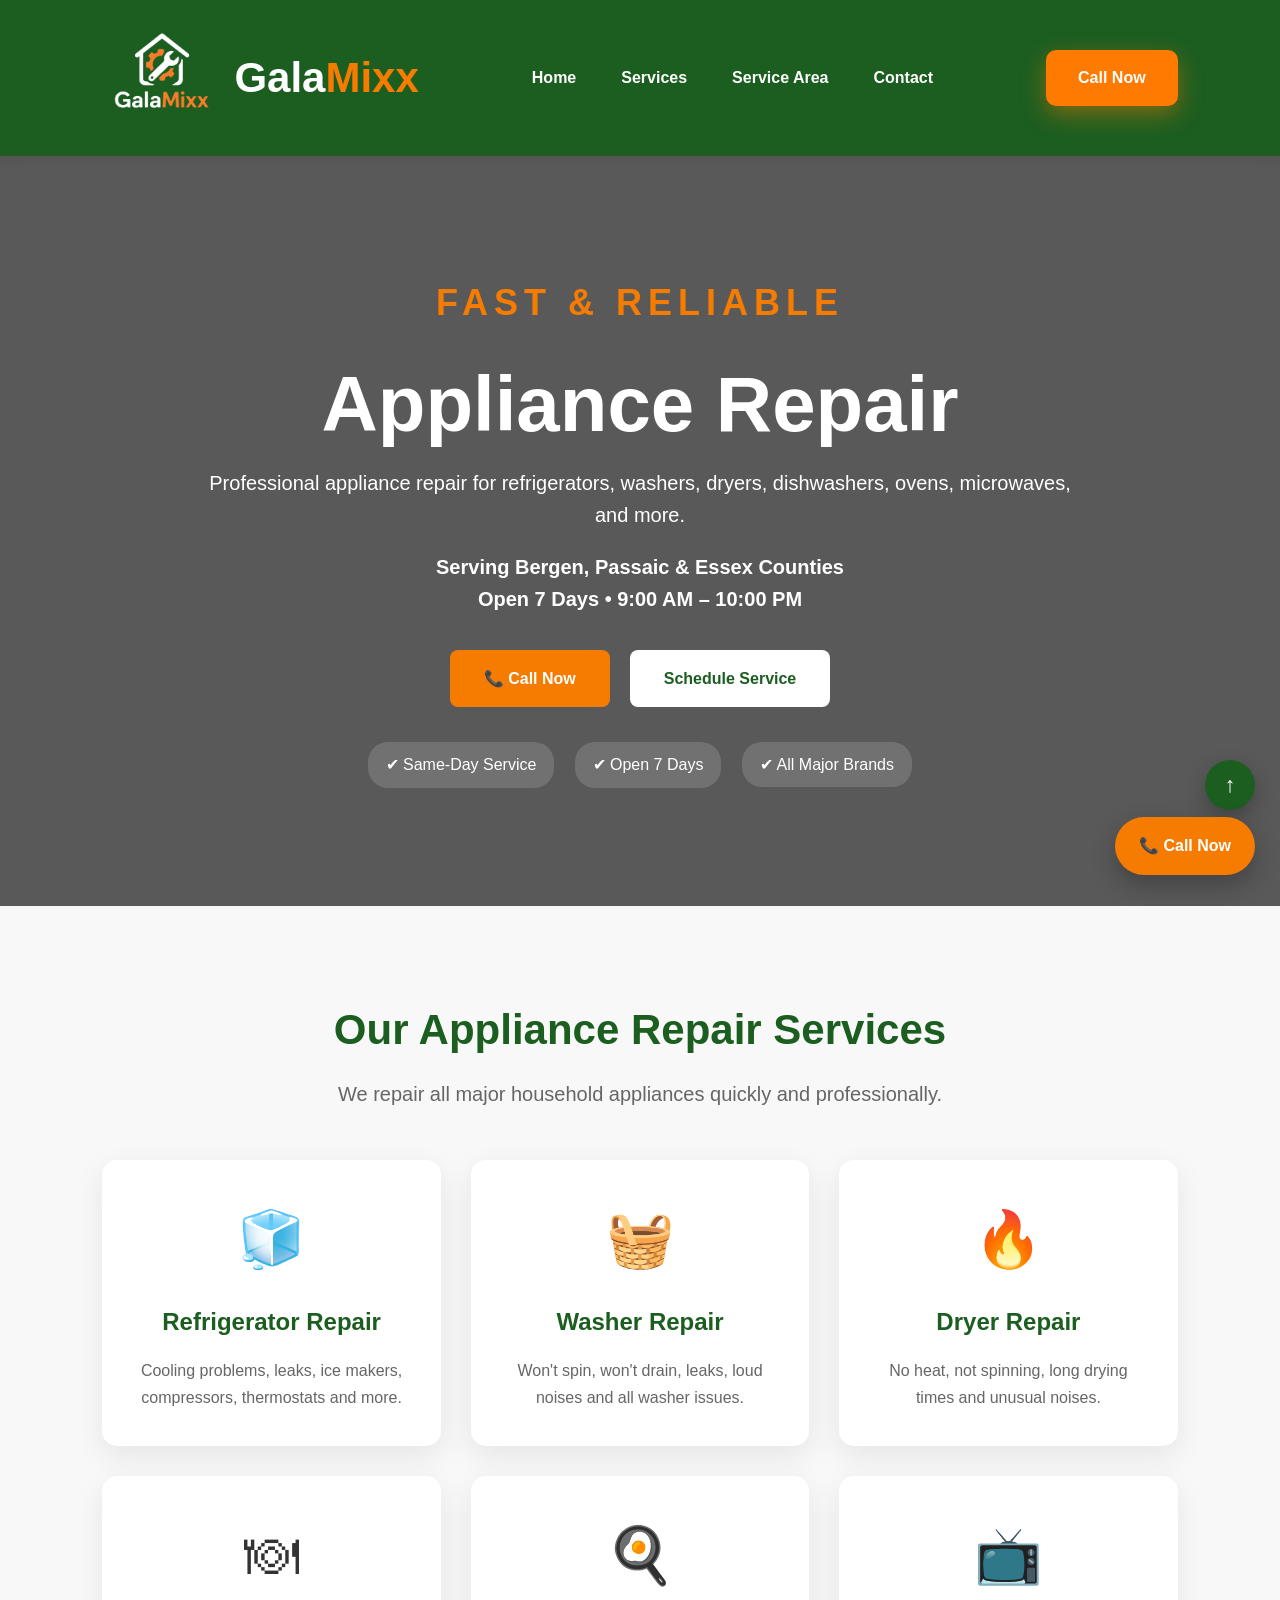
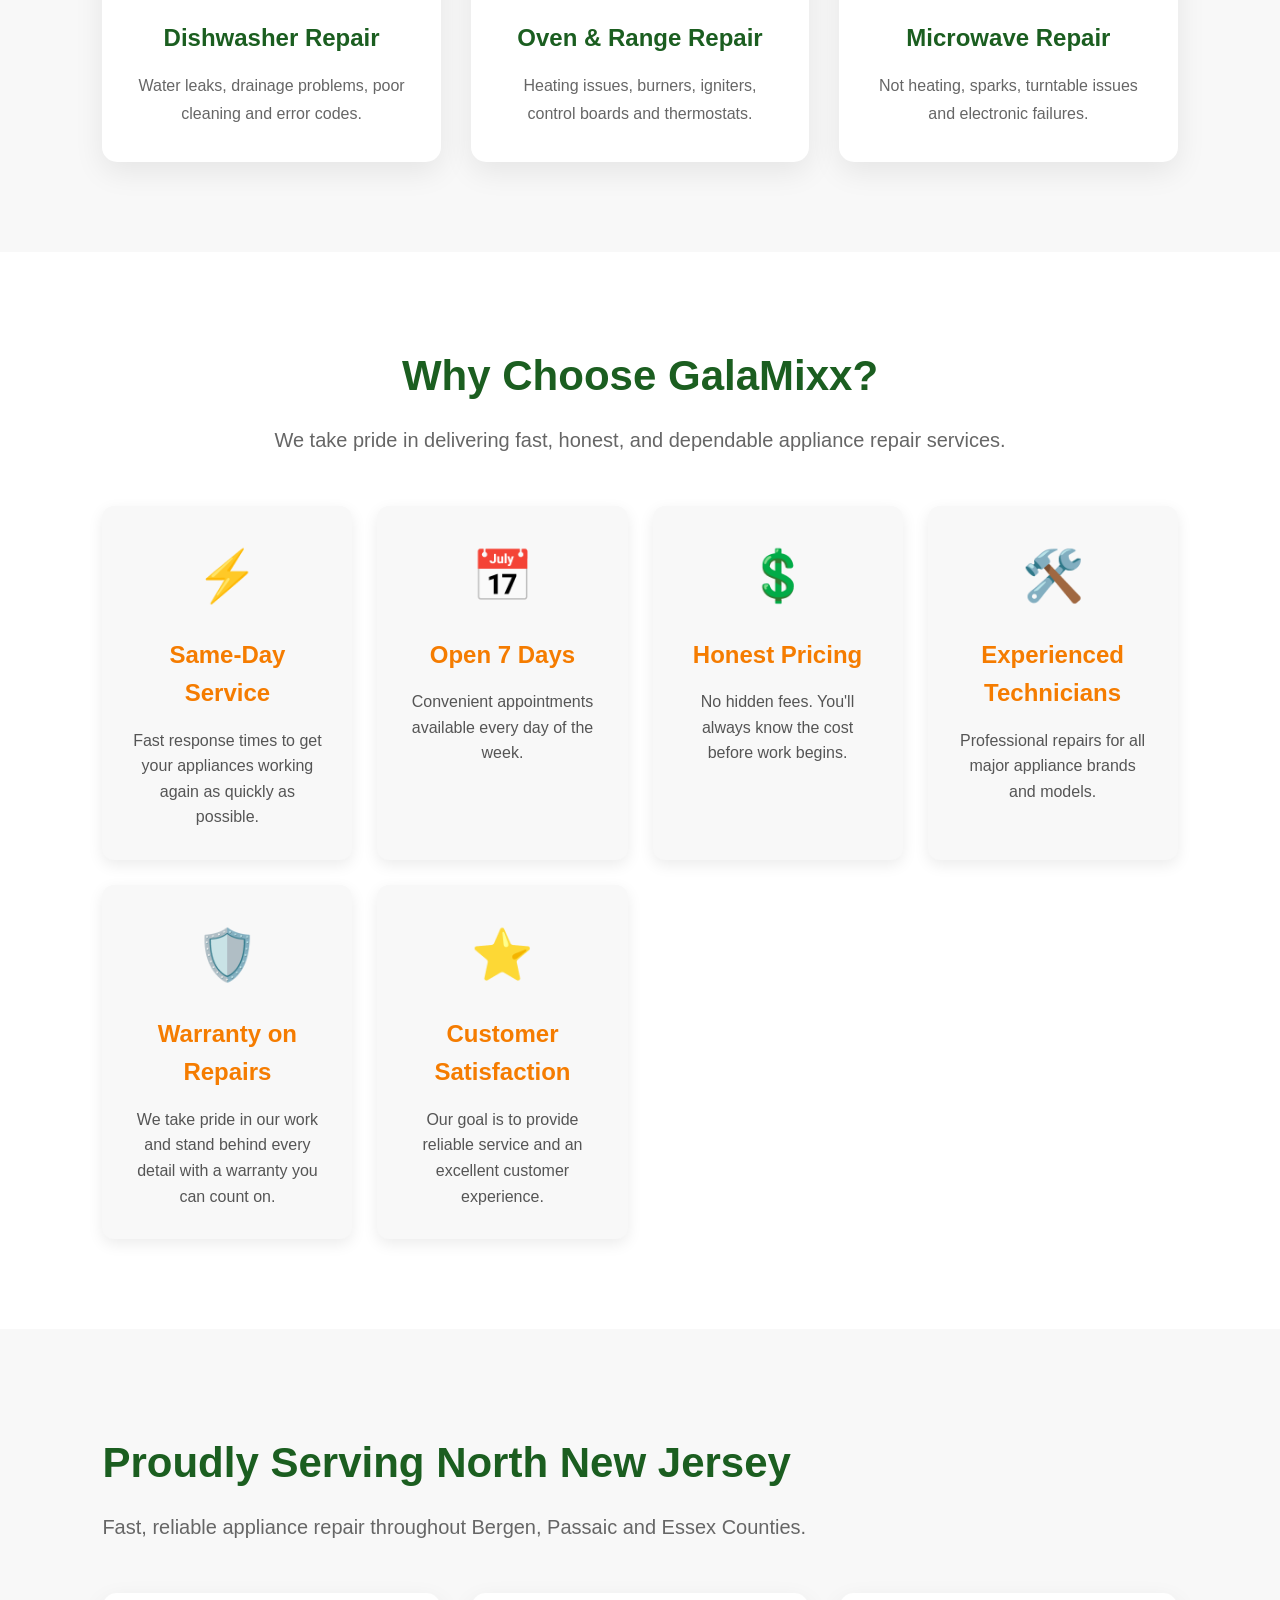
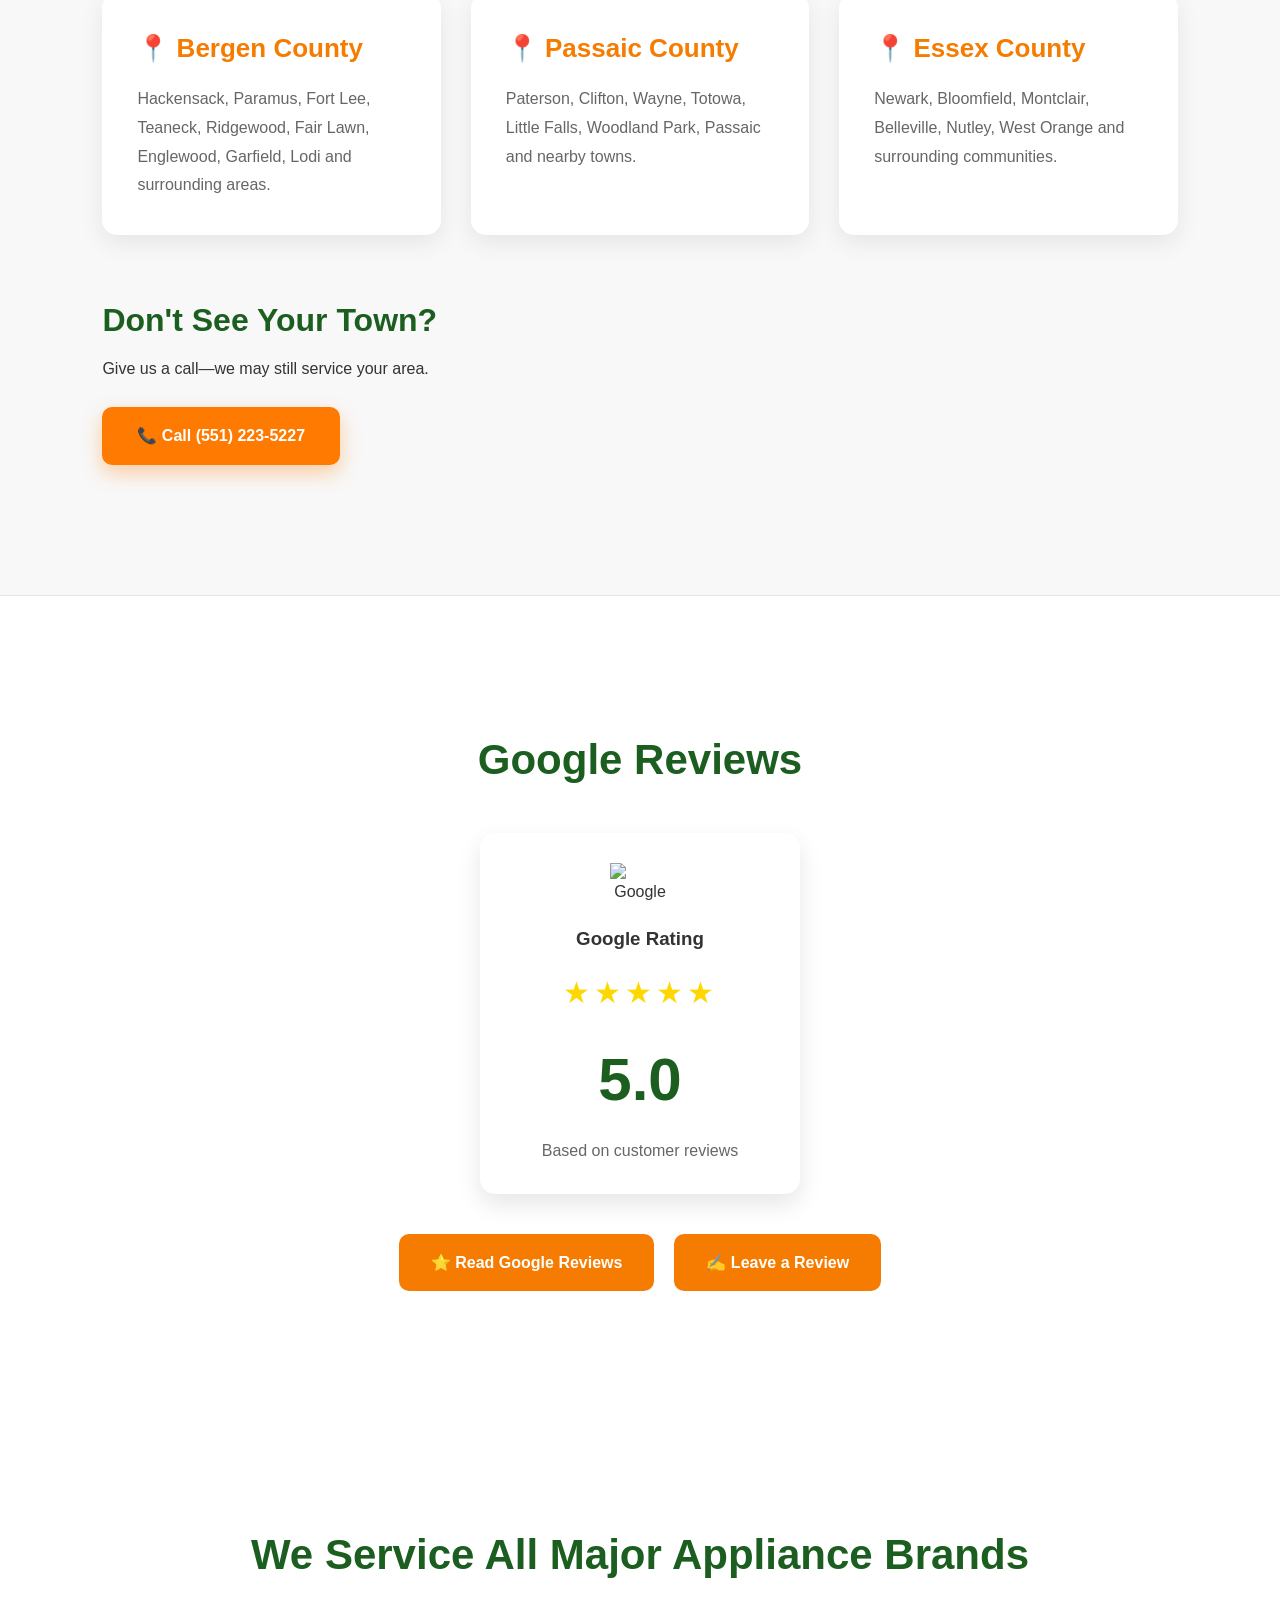
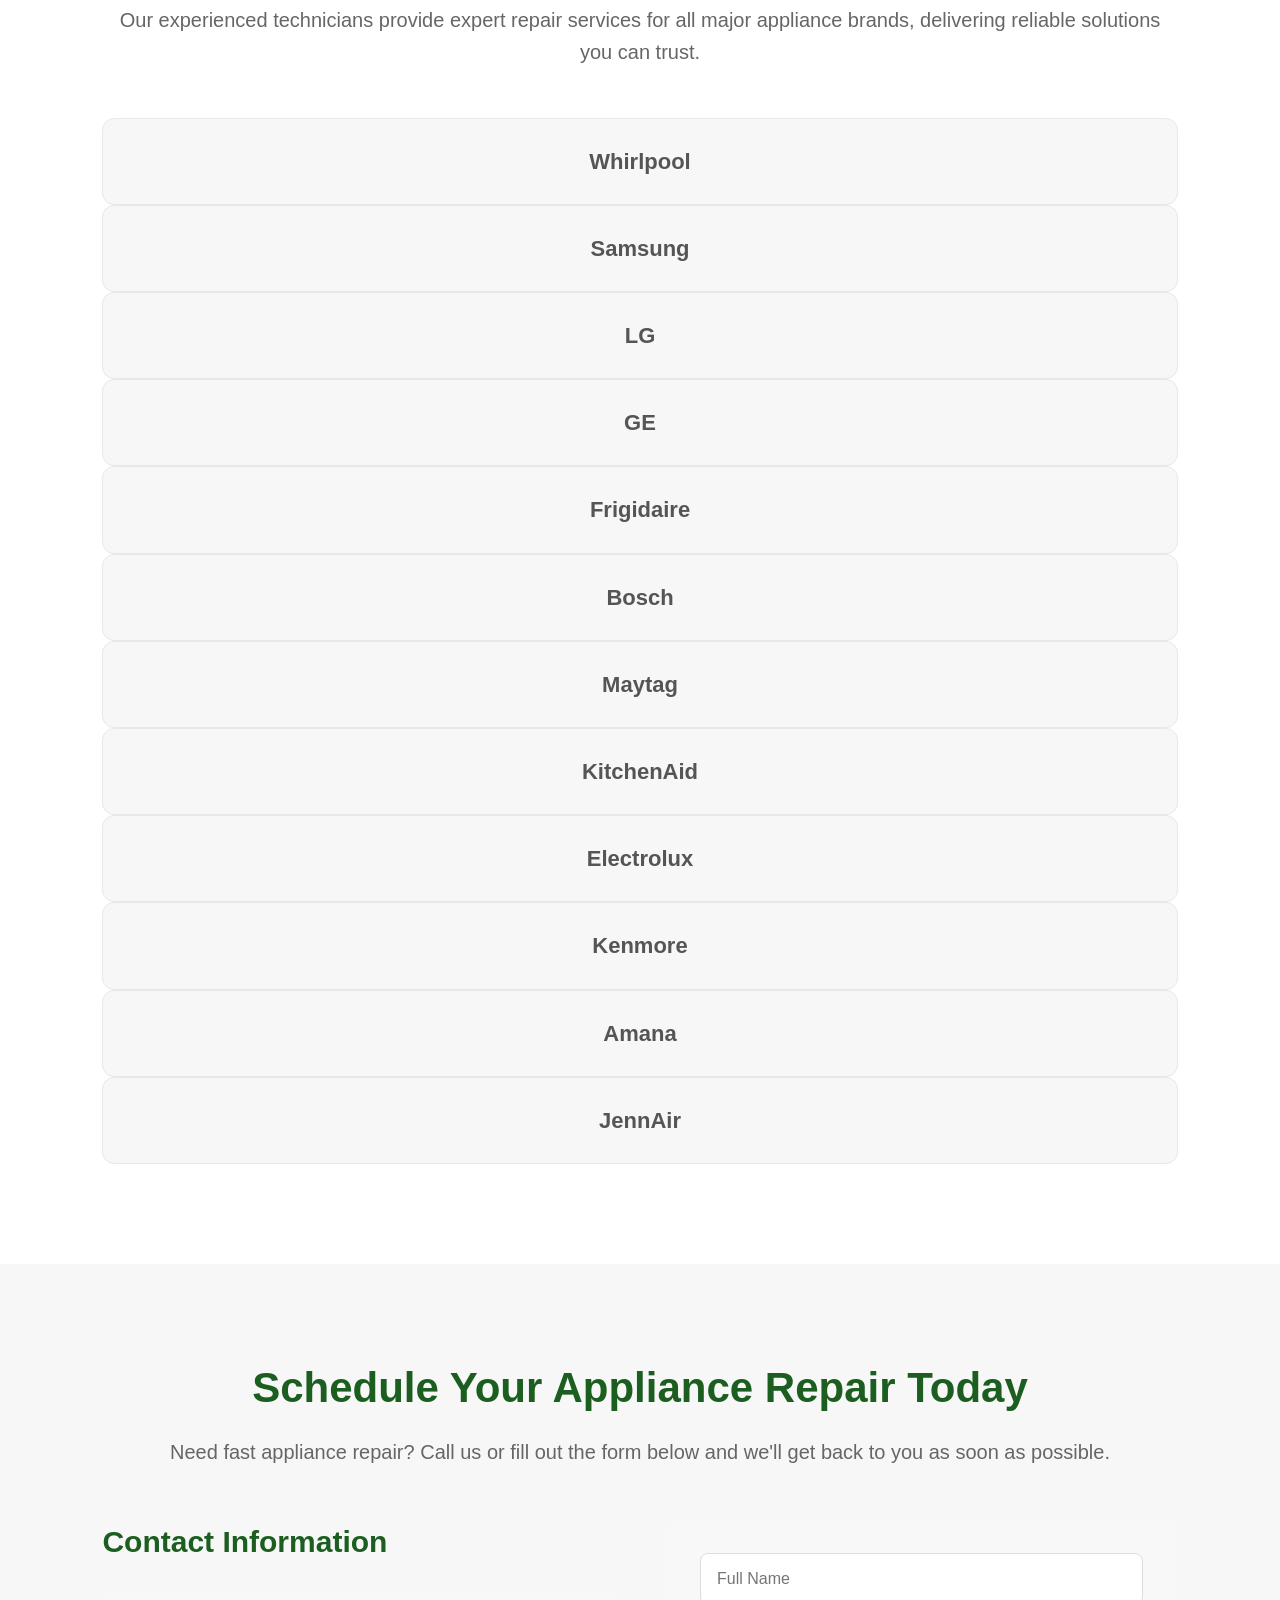
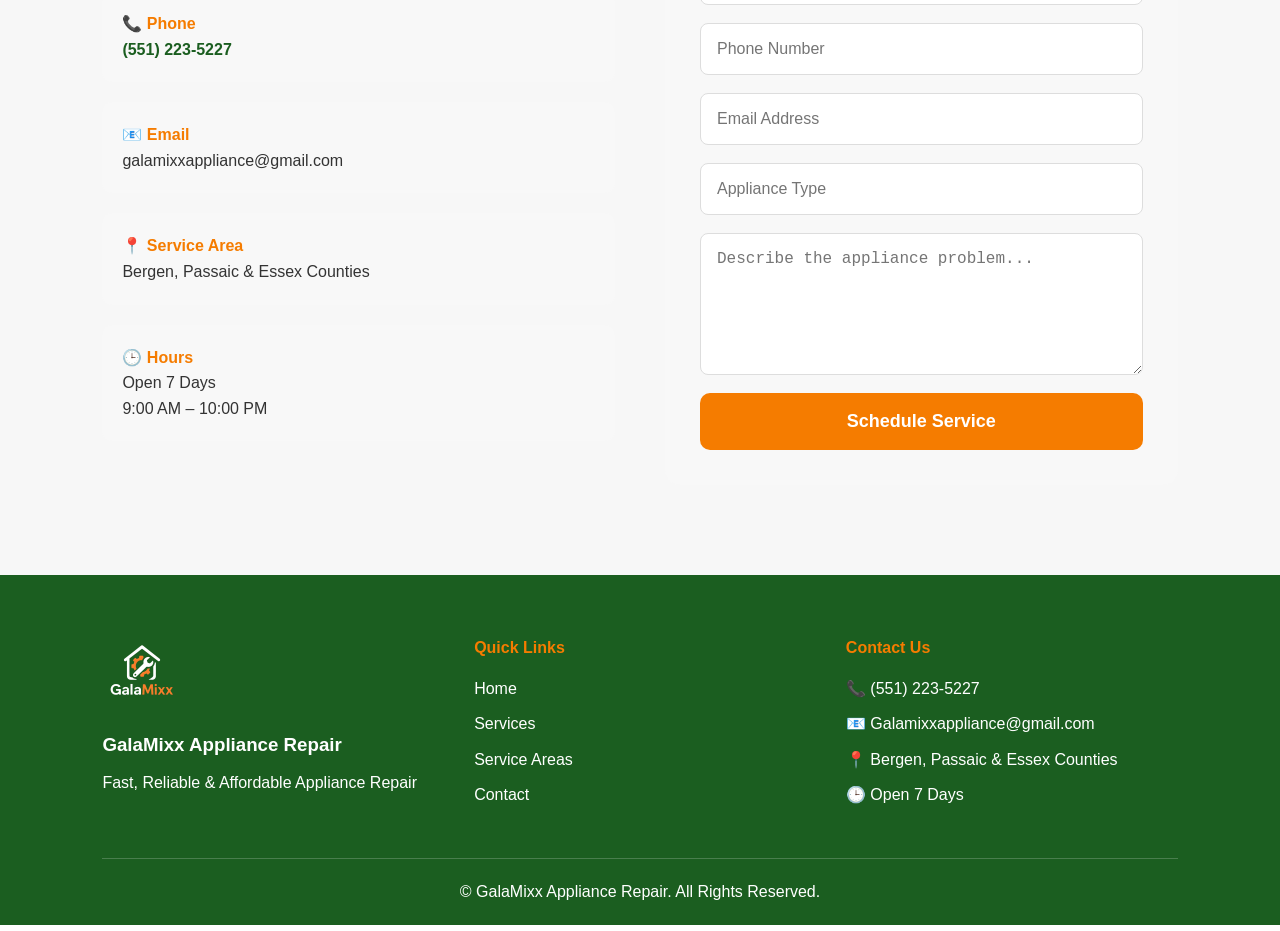
==== commit f883d1b0: "Fix HTML encoding issues in index.html replave a header of ine line" ====
--- a/index.html
+++ b/index.html
@@ -312,7 +312,7 @@
     <h2>We Service All Major Appliance Brands</h2>
 
     <p class="section-text">
-        Our certified technicians repair appliances from leading household brands.
+       Our experienced technicians provide expert repair services for all major appliance brands, delivering reliable solutions you can trust.
     </p>
 
     <div class="brands-grid">
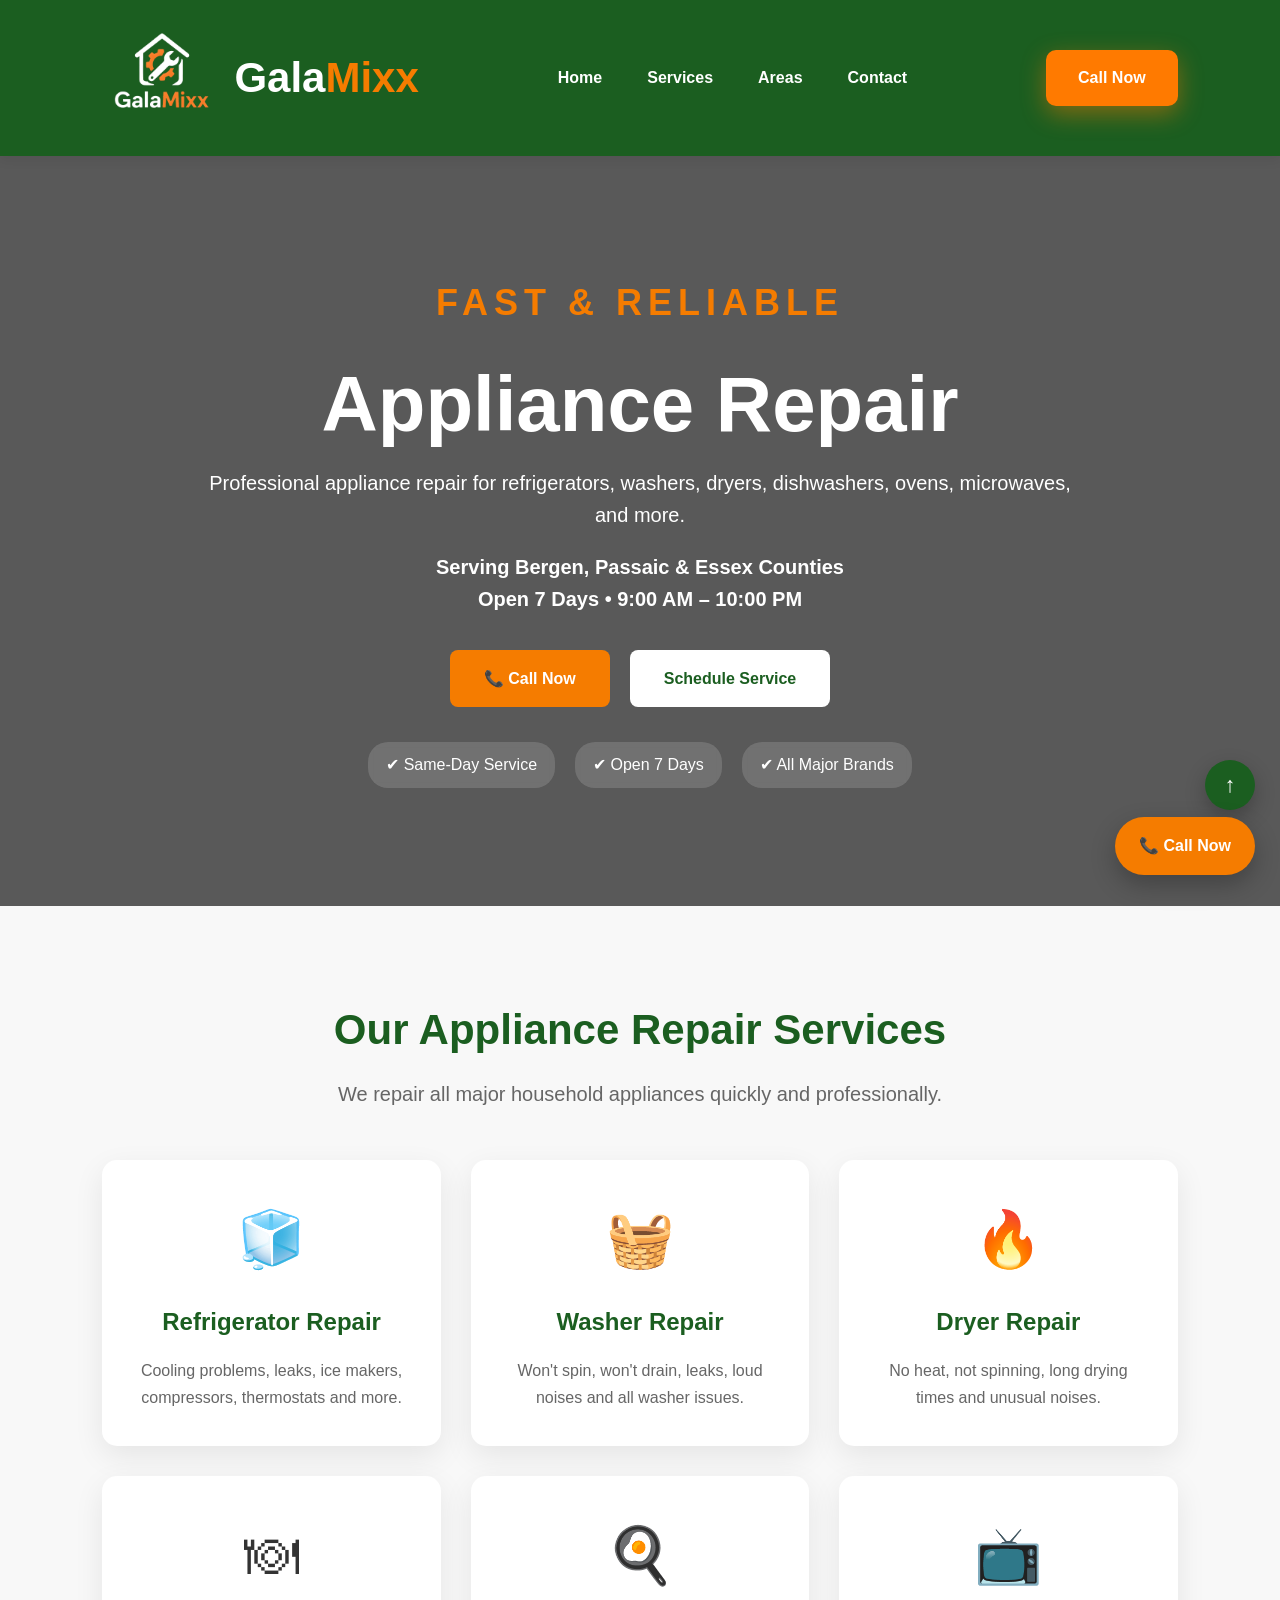
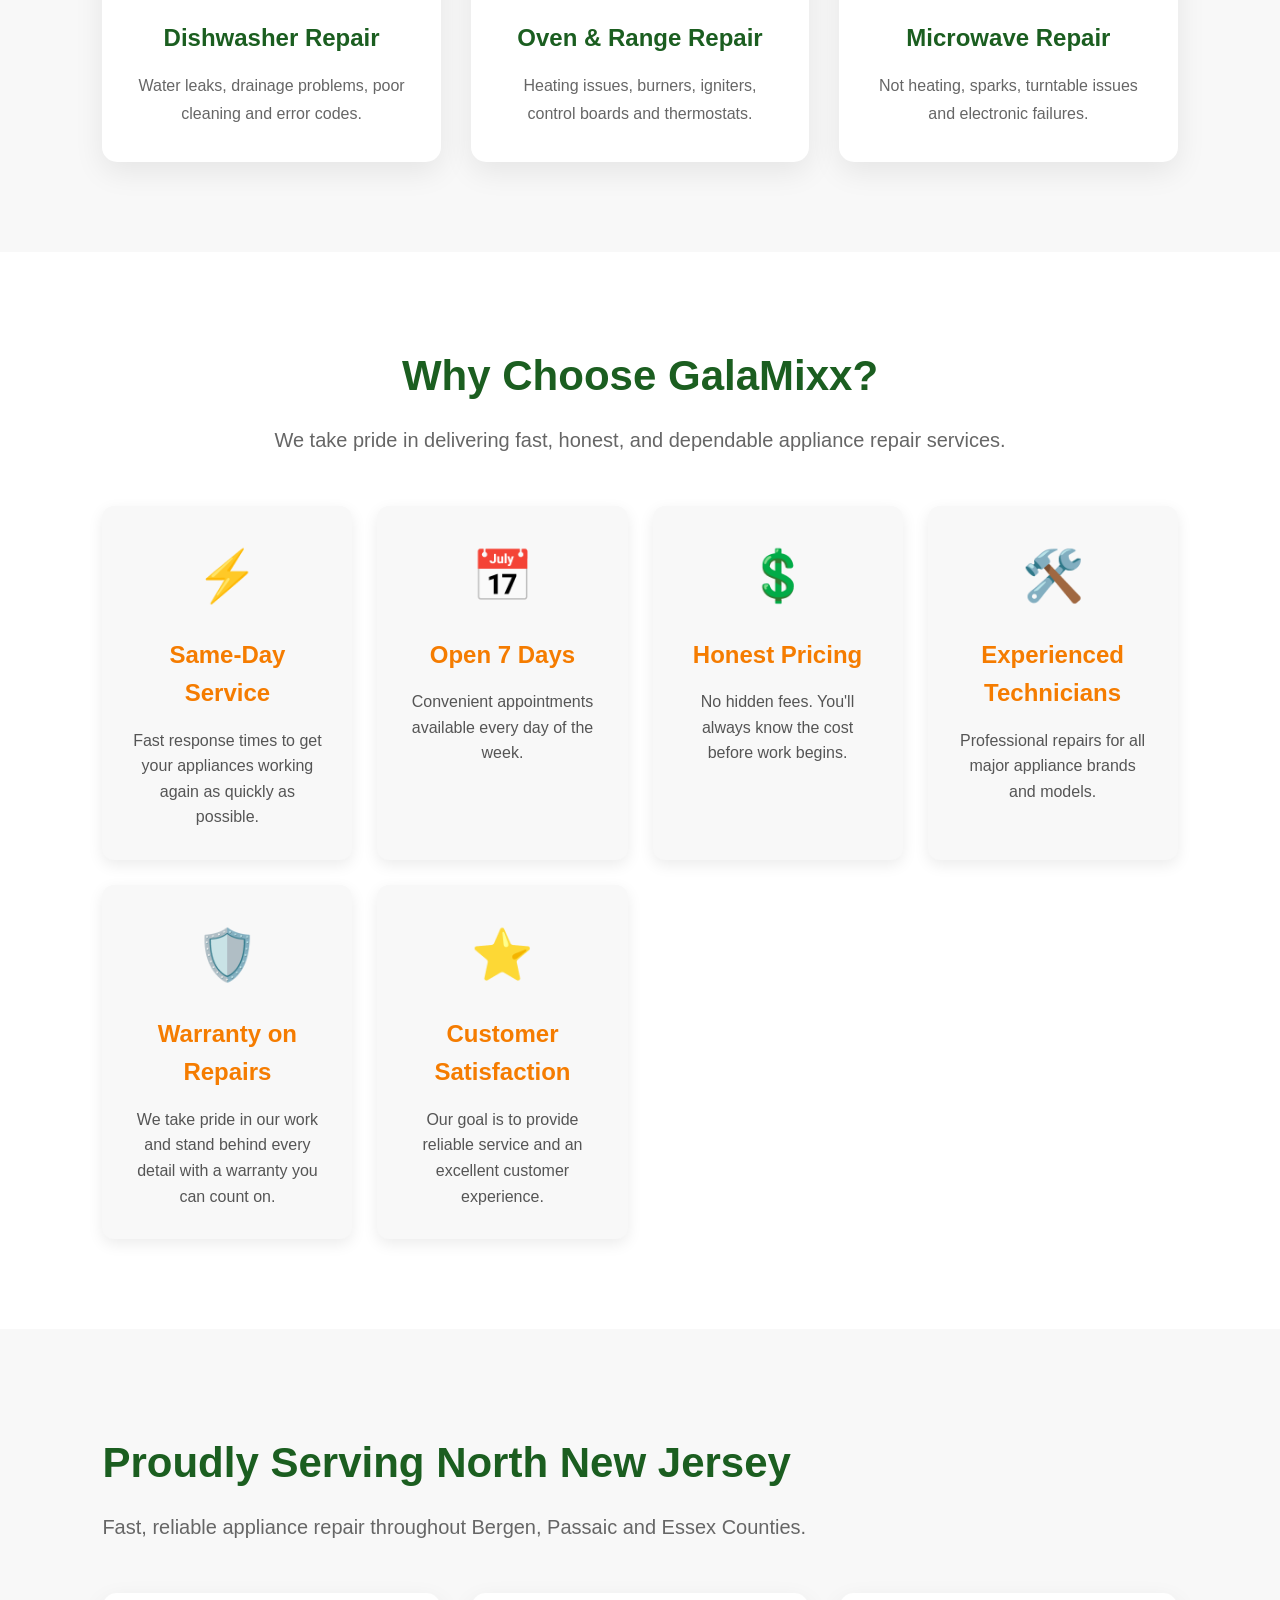
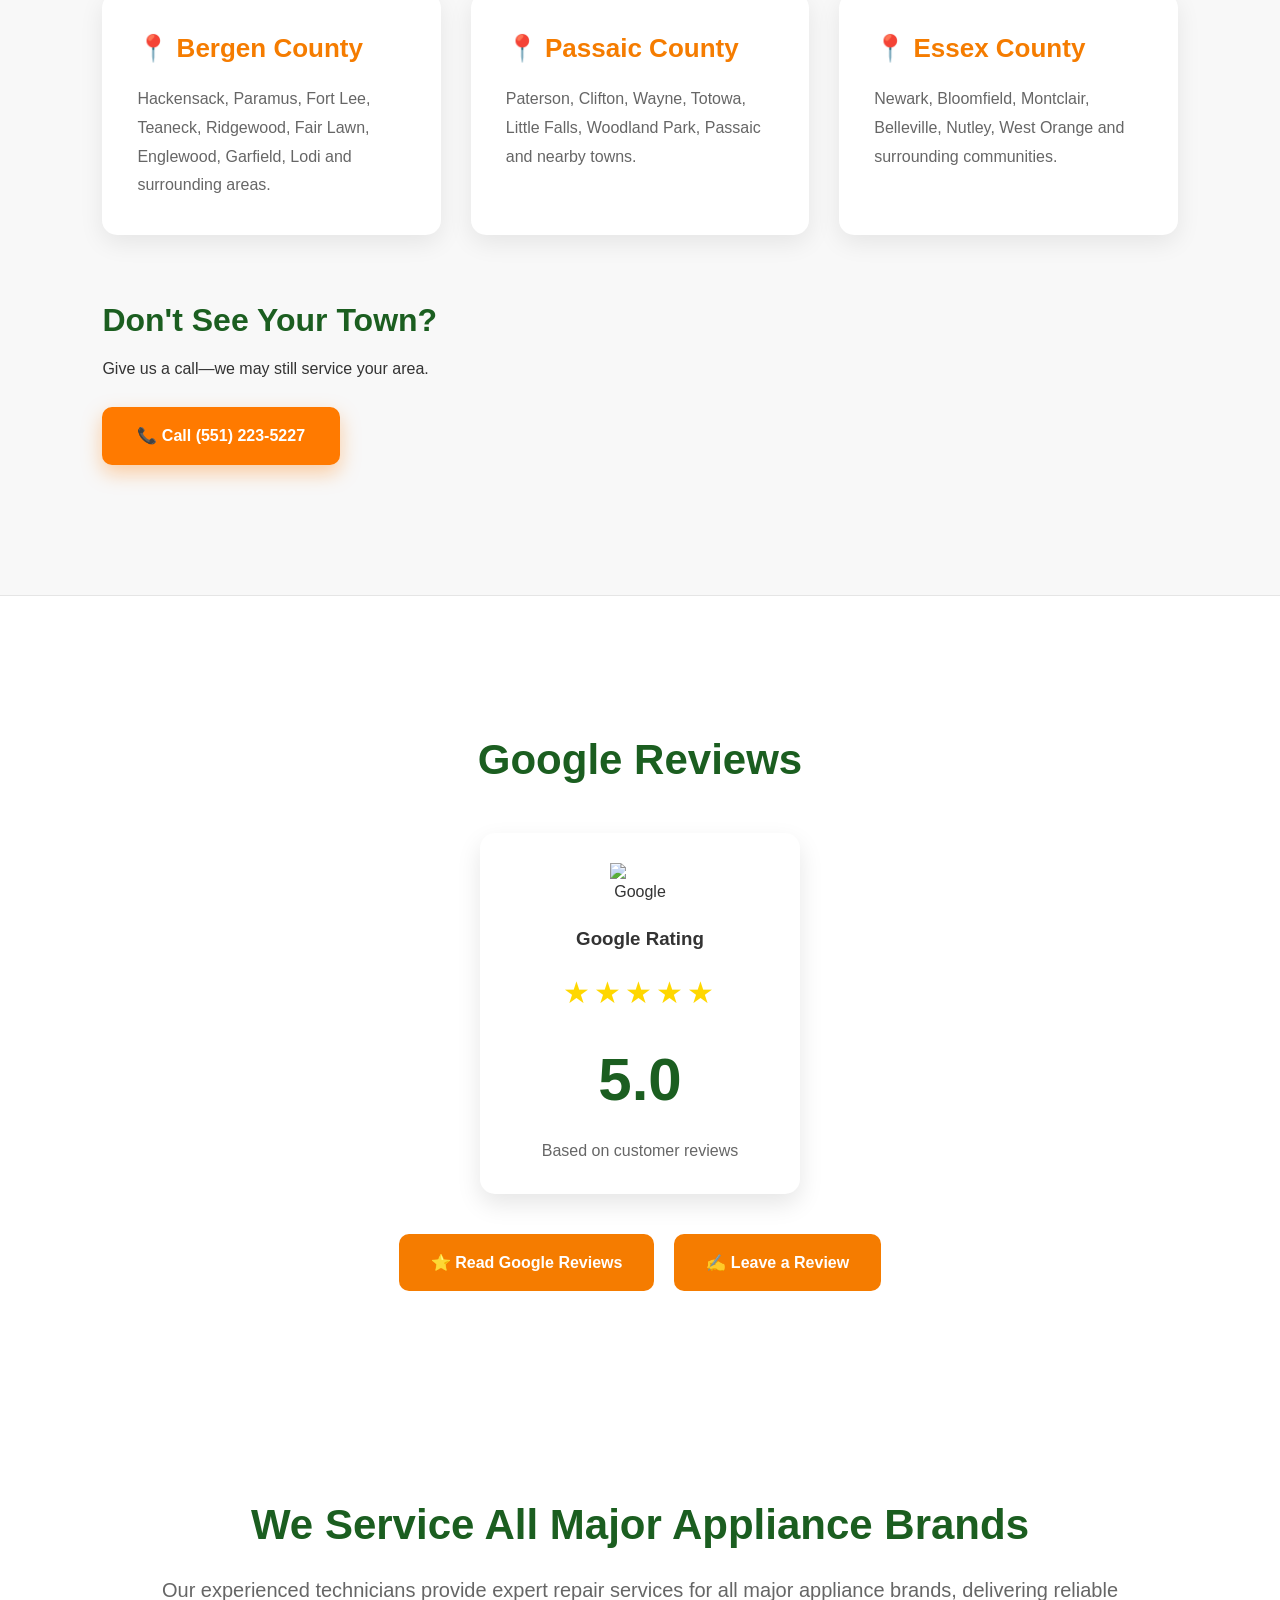
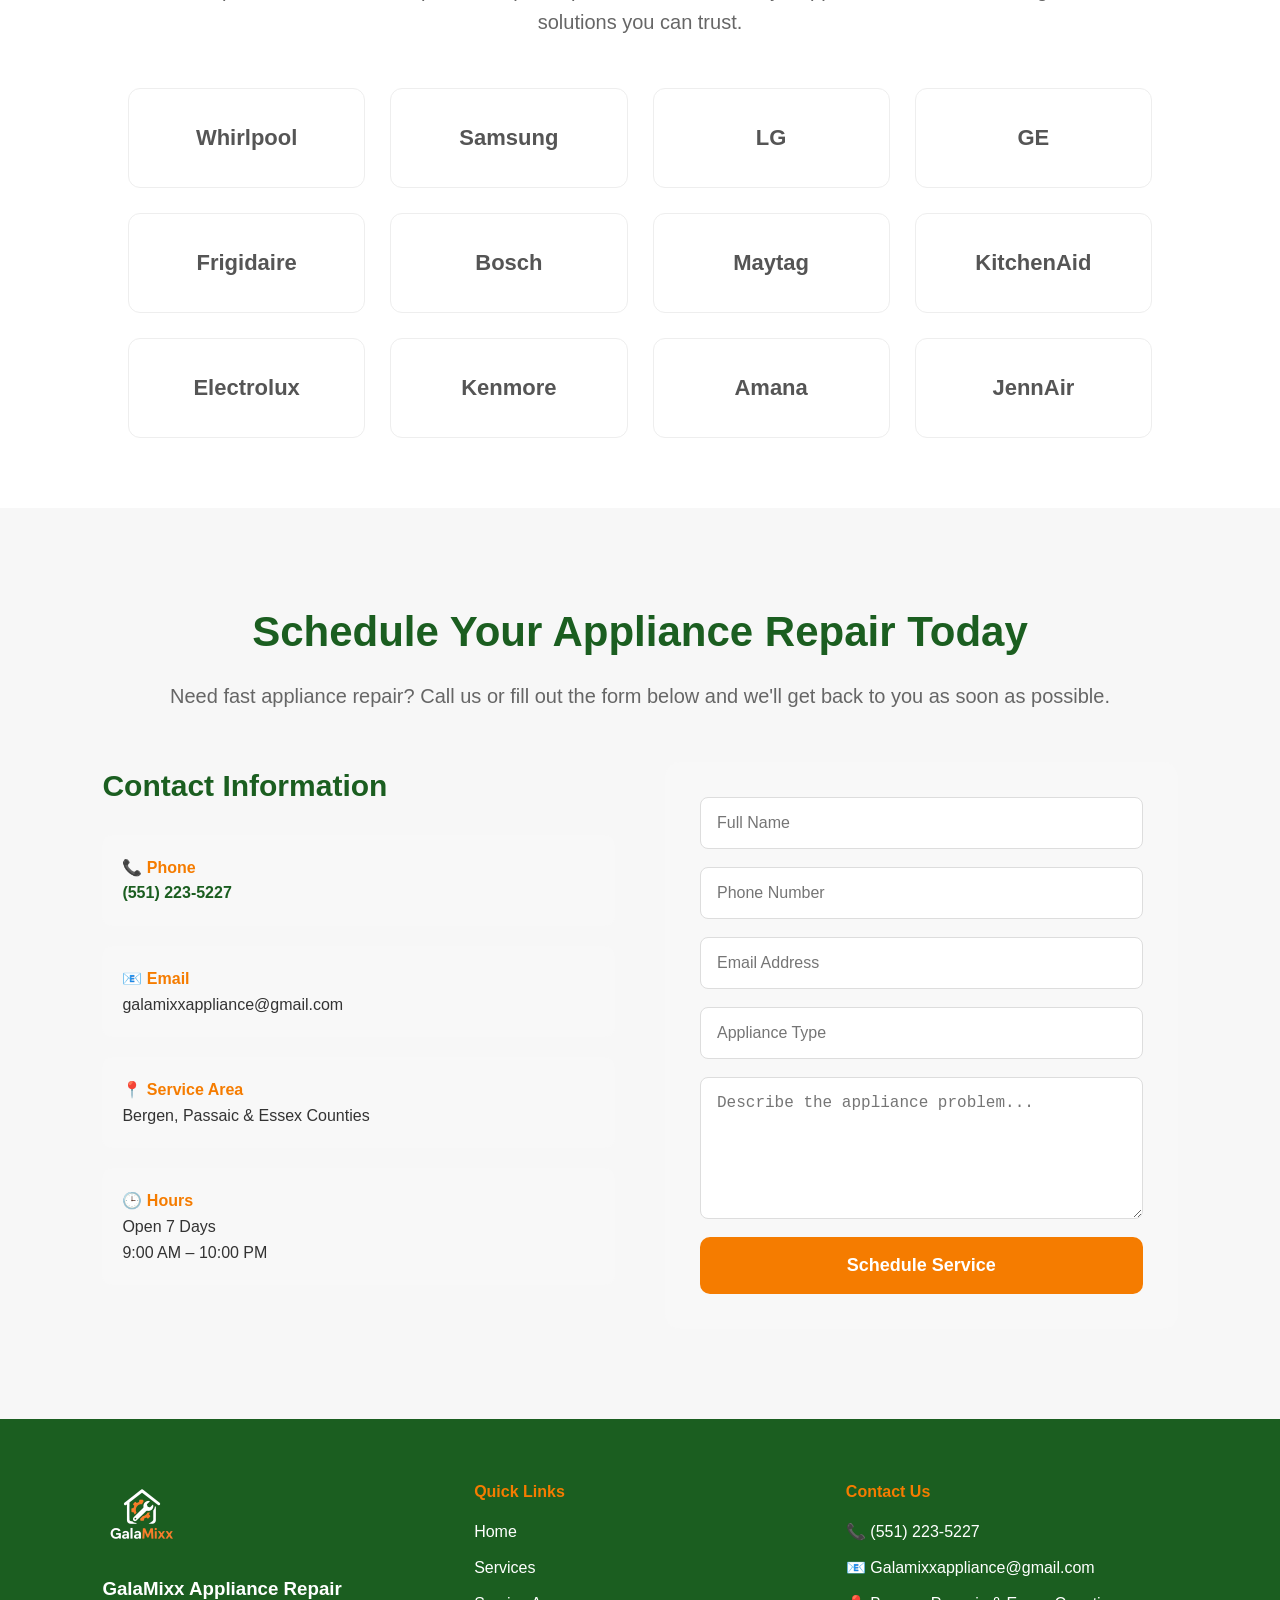
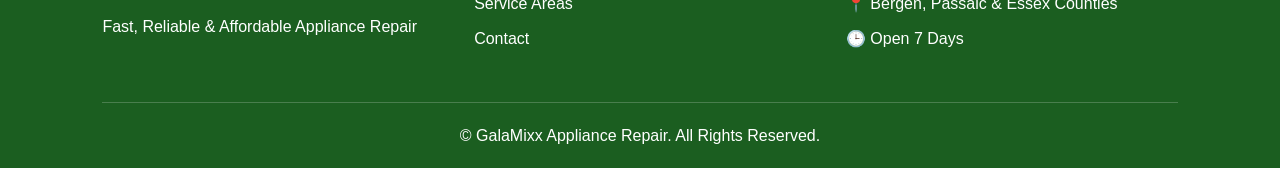
==== commit 99f7dfac: "Fix HTML encoding issues in index.html change <a href="#areas">Service Area</a> for <a href="#areas"" ====
--- a/index.html
+++ b/index.html
@@ -35,7 +35,7 @@
 
         <a href="#services">Services</a>
 
-        <a href="#areas">Service Area</a>
+        <a href="#areas">Areas</a>
 
         <a href="#contact">Contact</a>
 
--- a/css/style.css
+++ b/css/style.css
@@ -1,3 +1,6 @@
+/* ======================================
+   RESET
+====================================== */
 html{
 
     scroll-behavior:smooth;
@@ -84,7 +87,7 @@
 }
 
 .logo img{
-display:block;
+
     width:120px;
     height:auto;
 
@@ -156,7 +159,7 @@
 
     background:
         linear-gradient(rgba(0,0,0,.65), rgba(0,0,0,.65)),
-       url("../images/hero.jpg");
+        url("../images/hero.jpg");
 
     background-size:cover;
     background-position:center;
@@ -702,85 +705,843 @@
     margin-bottom:15px;
 
 }
+
+.brands-grid{
+
+    display:grid;
+
+    grid-template-columns:repeat(auto-fit,minmax(180px,1fr));
+
+    gap:20px;
+
+    margin-top:50px;
+
+}
+
+.brand-card{
+
+    background:#f7f7f7;
+
+    padding:25px;
+
+    border-radius:12px;
+
+    font-size:22px;
+
+    font-weight:700;
+
+    color:#555;
+
+    transition:.3s;
+
+    border:1px solid #e8e8e8;
+
+}
+
+.brand-card:hover{
+
+    background:#F57C00;
+
+    color:white;
+
+    transform:translateY(-5px);
+
+}
+/* ==================================
+   CONTACT
+================================== */
+
+.contact{
+
+    padding:90px 8%;
+
+    background:#f7f7f7;
+
+    text-align:center;
+
+}
+
+.contact h2{
+
+    color:#1B5E20;
+
+    font-size:42px;
+
+    margin-bottom:15px;
+
+}
+
+.contact-container{
+
+    display:grid;
+
+    grid-template-columns:1fr 1fr;
+
+    gap:50px;
+
+    margin-top:50px;
+
+    align-items:start;
+
+}
+
+.contact-info{
+
+    text-align:left;
+
+}
+
+.contact-info h3{
+
+    color:#1B5E20;
+
+    margin-bottom:25px;
+
+    font-size:30px;
+
+}
+
+.info-box{
+
+    background:#f8f8f8;
+
+    padding:20px;
+
+    border-radius:10px;
+
+    margin-bottom:20px;
+
+}
+
+.info-box strong{
+
+    color:#F57C00;
+
+}
+
+.info-box a{
+
+    color:#1B5E20;
+
+    font-weight:bold;
+
+}
+
+.contact-form{
+
+    background:#f8f8f8;
+
+    padding:35px;
+
+    border-radius:15px;
+
+}
+
+.contact-form form{
+
+    display:flex;
+
+    flex-direction:column;
+
+    gap:18px;
+
+}
+
+.contact-form input,
+.contact-form textarea{
+
+    padding:16px;
+
+    border:1px solid #ddd;
+
+    border-radius:8px;
+
+    font-size:16px;
+
+}
+
+.contact-form textarea{
+
+    resize:vertical;
+
+}
+
+.contact-form button{
+
+    background:#F57C00;
+
+    color:white;
+
+    border:none;
+
+    padding:18px;
+
+    border-radius:10px;
+
+    font-size:18px;
+
+    font-weight:bold;
+
+    cursor:pointer;
+
+    transition:.3s;
+
+}
+
+.contact-form button:hover{
+
+    background:#e66f00;
+
+}
+@media(max-width:768px){
+
+.contact-container{
+
+grid-template-columns:1fr;
+
+}
+
+.contact-info{
+
+text-align:center;
+
+}
+
+}
+/* ===============================
+   GOOGLE REVIEWS
+================================ */
+
+.reviews{
+
+    padding:130px 8%;
+
+    background:white;
+
+    text-align:center;
+border-top:1px solid #e5e5e5;
+}
+
+.reviews h2{
+
+    color:#1B5E20;
+
+    font-size:42px;
+
+    margin-bottom:20px;
+
+}
+
+.review-buttons{
+
+    display:flex;
+
+    justify-content:center;
+
+    gap:20px;
+
+    flex-wrap:wrap;
+
+    margin-top:35px;
+
+}
+
+.review-btn,
+.leave-review-btn{
+
+    display:inline-block;
+
+    background:#F57C00;
+
+    color:white;
+
+    padding:16px 32px;
+
+    border-radius:10px;
+
+    font-weight:bold;
+
+    transition:.3s;
+
+}
+
+.review-btn:hover,
+.leave-review-btn:hover{
+
+    background:#e66f00;
+
+    transform:translateY(-3px);
+
+}
+/* GOOGLE RATING CARD */
+
+.rating-box{
+
+    width:320px;
+
+    margin:40px auto;
+
+    background:white;
+
+    padding:30px;
+
+    border-radius:15px;
+
+    box-shadow:0 10px 25px rgba(0,0,0,.10);
+
+    text-align:center;
+
+}
+
+.google-icon{
+
+    width:60px;
+
+    display:block;
+
+    margin:0 auto 20px;
+
+}
+
+.rating{
+
+    color:#FFD700;
+
+    font-size:30px;
+
+    letter-spacing:4px;
+
+    margin:15px 0;
+
+}
+
+.rating-box h1{
+
+    font-size:60px;
+
+    color:#1B5E20;
+
+    margin:10px 0;
+
+}
+
+.rating-box h3{
+
+    color:#333;
+
+    margin-bottom:10px;
+
+}
+
+.rating-box p{
+
+    color:#666;
+
+    margin-top:10px;
+
+}
+/* ======================================
+   FOOTER
+====================================== */
+
+footer{
+
+    background:#1B5E20;
+
+    color:white;
+
+    padding:60px 8% 20px;
+
+}
+
+.footer-container{
+
+    display:grid;
+
+    grid-template-columns:repeat(auto-fit,minmax(250px,1fr));
+
+    gap:40px;
+
+}
+
+.footer-logo img{
+
+    width:80px;
+
+    margin-bottom:15px;
+
+}
+
+.footer-logo h3{
+
+    margin-bottom:10px;
+
+}
+
+.footer-links{
+
+    display:flex;
+
+    flex-direction:column;
+
+}
+
+.footer-links h4,
+.footer-contact h4{
+
+    margin-bottom:15px;
+
+    color:#F57C00;
+
+}
+
+.footer-links a{
+
+    color:white;
+
+    margin-bottom:10px;
+
+    transition:.3s;
+
+}
+
+.footer-links a:hover{
+
+    color:#F57C00;
+
+}
+
+.footer-contact p{
+
+    margin-bottom:10px;
+
+}
+
+.footer-bottom{
+
+    border-top:1px solid rgba(255,255,255,.2);
+
+    margin-top:40px;
+
+    padding-top:20px;
+
+    text-align:center;
+
+}
+@media(max-width:768px){
+
+.footer-container{
+
+    text-align:center;
+
+}
+
+.footer-logo img{
+
+    margin:auto;
+
+    margin-bottom:20px;
+
+}
+
+}
+.floating-call{
+
+    position:fixed;
+
+    bottom:25px;
+
+    right:25px;
+
+    background:#F57C00;
+
+    color:white;
+
+    padding:16px 24px;
+
+    border-radius:50px;
+
+    font-weight:bold;
+
+    text-decoration:none;
+
+    box-shadow:0 10px 25px rgba(0,0,0,.25);
+
+    z-index:999;
+
+    transition:.3s;
+
+}
+
+.floating-call:hover{
+
+    transform:scale(1.05);
+
+    background:#ff8c00;
+
+}
+.back-top{
+
+    position:fixed;
+
+    bottom:90px;
+
+    right:25px;
+
+    width:50px;
+
+    height:50px;
+
+    background:#1B5E20;
+
+    color:white;
+
+    display:flex;
+
+    align-items:center;
+
+    justify-content:center;
+
+    border-radius:50%;
+
+    text-decoration:none;
+
+    font-size:22px;
+
+    box-shadow:0 8px 20px rgba(0,0,0,.25);
+
+}
+@media(max-width:768px){
+
+    .review-buttons{
+
+        flex-direction:column;
+
+        align-items:center;
+
+    }
+
+}
+@media(max-width:768px){
+
+    .brands h2{
+
+        font-size:34px;
+
+    }
+
+    .brand-card{
+
+        font-size:18px;
+
+        padding:18px;
+
+    }
+
+}
+
+/* ===============================
+   WHY CHOOSE
+================================ */
+
+.why-choose{
+
+    padding:90px 8%;
+
+    background:#ffffff;
+
+    text-align:center;
+
+}
+
+.why-choose h2{
+
+    color:#1B5E20;
+
+    font-size:42px;
+
+    margin-bottom:20px;
+
+}
+
+.why-grid{
+
+    display:grid;
+
+    grid-template-columns:repeat(auto-fit,minmax(250px,1fr));
+
+    gap:25px;
+
+    margin-top:40px;
+
+}
+
+.why-card{
+
+    background:#f8f8f8;
+
+    padding:30px;
+
+    border-radius:12px;
+
+    box-shadow:0 5px 15px rgba(0,0,0,.08);
+
+}
+
+.why-card h3{
+
+    color:#F57C00;
+
+    margin-bottom:15px;
+
+}
+
+.why-card p{
+
+    color:#555;
+
+    line-height:1.6;
+
+}
+/* ===============================
+   FAQ
+================================ */
+
+.faq{
+
+    padding:90px 8%;
+
+    background:#f8f8f8;
+
+}
+
+.faq h2{
+
+    text-align:center;
+
+    color:#1B5E20;
+
+    font-size:42px;
+
+    margin-bottom:40px;
+
+}
+
+.faq-item{
+
+    background:white;
+
+    padding:25px;
+
+    margin-bottom:20px;
+
+    border-radius:12px;
+
+    box-shadow:0 5px 15px rgba(0,0,0,.08);
+
+}
+
+.faq-item h3{
+
+    color:#F57C00;
+
+    margin-bottom:12px;
+
+}
+
+.faq-item p{
+
+    color:#555;
+
+    line-height:1.7;
+
+}
+/* ===============================
+   SERVICE LINKS
+================================ */
+
+.service-link{
+
+    text-decoration:none;
+
+    color:inherit;
+
+    display:block;
+
+}
+
+.service-link:hover{
+
+    text-decoration:none;
+
+}
+
+.service-link .service-card{
+
+    transition:.3s;
+
+}
+
+.service-link:hover .service-card{
+
+    transform:translateY(-8px);
+
+}
+/* ===============================
+   RELATED SERVICES
+================================ */
+
+.related-services{
+
+    padding:90px 8%;
+
+    background:#ffffff;
+
+    text-align:center;
+
+}
+
+.related-grid{
+
+    display:grid;
+
+    grid-template-columns:repeat(auto-fit,minmax(220px,1fr));
+
+    gap:25px;
+
+    margin-top:40px;
+
+}
+
+.related-card{
+
+    background:#f8f8f8;
+
+    padding:35px;
+
+    border-radius:12px;
+
+    text-decoration:none;
+
+    color:#1B5E20;
+
+    font-weight:bold;
+
+    box-shadow:0 5px 15px rgba(0,0,0,.08);
+
+    transition:.3s;
+
+}
+
+.related-card:hover{
+
+    transform:translateY(-6px);
+
+    background:#1B5E20;
+
+    color:white;
+
+}
+
+.related-card h3{
+
+    margin-top:15px;
+
+}
+/* Brands */
+
+.brands{
+    padding:70px 10%;
+    text-align:center;
+}
+
 .brand-grid{
+
     display:grid;
-    grid-template-columns:repeat(auto-fit,minmax(150px,1fr));
+    grid-template-columns: repeat(auto-fit, minmax(120px,1fr));
     gap:15px;
     margin-top:35px;
+
 }
 
 .brand-grid span{
+
     background:#fff;
     padding:18px;
     border-radius:12px;
     font-weight:600;
     box-shadow:0 5px 15px rgba(0,0,0,.08);
-}
-.brand-card{
-
-    background:#f7f7f7;
-
-    padding:25px;
-
-    border-radius:12px;
-
-    font-size:22px;
-
-    font-weight:700;
-
-    color:#555;
-
-    transition:.3s;
-
-    border:1px solid #e8e8e8;
-
-}
-
-.brand-card:hover{
-
-    background:#F57C00;
-
-    color:white;
-
-    transform:translateY(-5px);
-
-}
-
-/* ======================================
-   FAQ
-====================================== */
-
-.faq{
-    padding:80px 8%;
+
+}
+.brands-grid {
+    display: grid;
+    grid-template-columns: repeat(4, 1fr);
+    gap: 25px;
+    margin-top: 40px;
+}
+
+.brand-card {
+    background: #fff;
+    border: 1px solid #eee;
+    border-radius: 12px;
+    height: 100px;
+    display: flex;
+    align-items: center;
+    justify-content: center;
+    padding: 20px;
+    transition: 0.3s ease;
+}
+
+.brand-card img {
+    max-width: 140px;
+    max-height: 55px;
+    object-fit: contain;
+    filter: grayscale(100%);
+    opacity: 0.75;
+}
+
+.brand-card:hover img {
+    filter: grayscale(0%);
+    opacity: 1;
+}
+
+.brand-card:hover {
+    transform: translateY(-5px);
+    box-shadow: 0 8px 20px rgba(0,0,0,0.08);
+}
+/* Testimonials */
+
+.testimonials{
+
+    padding:70px 10%;
     background:#f8f8f8;
-}
-
-.faq h2{
-    color:#1B5E20;
     text-align:center;
-    font-size:42px;
-    margin-bottom:40px;
-}
-
-.faq-item{
+
+}
+
+.testimonial-grid{
+
+    display:grid;
+    grid-template-columns:repeat(auto-fit,minmax(260px,1fr));
+    gap:25px;
+    margin-top:40px;
+
+}
+
+.testimonial{
+
     background:#fff;
-    padding:25px;
-    margin-bottom:20px;
+    padding:30px;
     border-radius:12px;
     box-shadow:0 5px 15px rgba(0,0,0,.08);
-}
-
-.faq-item h3{
-    color:#1B5E20;
-    margin-bottom:12px;
-}
-
-.faq-item p{
-    color:#555;
-    line-height:1.7;
-}
-/* Service CTA */
-
+
+}
+
+.testimonial p{
+
+    margin:20px 0;
+
+}
 .service-cta{
 
     padding:80px 10%;
@@ -801,762 +1562,98 @@
     margin-bottom:30px;
 
 }
-
-
-/* ==================================
-   CONTACT
-================================== */
-
-.contact{
-
-    padding:90px 8%;
-
-    background:#f7f7f7;
-
-    text-align:center;
-
-}
-
-.contact h2{
-
-    color:#1B5E20;
-
-    font-size:42px;
-
-    margin-bottom:15px;
-
-}
-
-.contact-container{
-
-    display:grid;
-
-    grid-template-columns:1fr 1fr;
-
-    gap:50px;
-
-    margin-top:50px;
-
-    align-items:start;
-
-}
-
-.contact-info{
-
-    text-align:left;
-
-}
-
-.contact-info h3{
-
-    color:#1B5E20;
-
-    margin-bottom:25px;
-
-    font-size:30px;
-
-}
-
-.info-box{
-
-    background:#f8f8f8;
-
-    padding:20px;
-
-    border-radius:10px;
-
-    margin-bottom:20px;
-
-}
-
-.info-box strong{
-
-    color:#F57C00;
-
-}
-
-.info-box a{
-
-    color:#1B5E20;
-
-    font-weight:bold;
-
-}
-
-.contact-form{
-
-    background:#f8f8f8;
-
-    padding:35px;
-
-    border-radius:15px;
-
-}
-
-.contact-form form{
-
-    display:flex;
-
-    flex-direction:column;
-
-    gap:18px;
-
-}
-
-.contact-form input,
-.contact-form textarea{
-
-    padding:16px;
-
-    border:1px solid #ddd;
-
-    border-radius:8px;
-
-    font-size:16px;
-
-}
-
-.contact-form textarea{
-
-    resize:vertical;
-
-}
-
-.contact-form button{
-
-    background:#F57C00;
-
-    color:white;
-
-    border:none;
-
-    padding:18px;
-
-    border-radius:10px;
-
-    font-size:18px;
-
-    font-weight:bold;
-
-    cursor:pointer;
-
-    transition:.3s;
-
-}
-
-.contact-form button:hover{
-
-    background:#e66f00;
-
-}
-@media(max-width:768px){
-
-.contact-container{
-
-grid-template-columns:1fr;
-
-}
-
-.contact-info{
-
-text-align:center;
-
-}
-
-}
-/* ===============================
-   GOOGLE REVIEWS
-================================ */
-
-.reviews{
-
-    padding:130px 8%;
-
-    background:white;
-
-    text-align:center;
-border-top:1px solid #e5e5e5;
-}
-
-.reviews h2{
-
-    color:#1B5E20;
-
-    font-size:42px;
-
-    margin-bottom:20px;
-
-}
-
-.review-buttons{
-
-    display:flex;
-
-    justify-content:center;
-
-    gap:20px;
-
-    flex-wrap:wrap;
-
-    margin-top:35px;
-
-}
-
-.review-btn,
-.leave-review-btn{
-
-    display:inline-block;
-
-    background:#F57C00;
-
-    color:white;
-
-    padding:16px 32px;
-
-    border-radius:10px;
-
-    font-weight:bold;
-
-    transition:.3s;
-
-}
-
-.review-btn:hover,
-.leave-review-btn:hover{
-
-    background:#e66f00;
-
-    transform:translateY(-3px);
-
-}
-/* GOOGLE RATING CARD */
-
-.rating-box{
-
-    width:320px;
-
-    margin:40px auto;
-
-    background:white;
-
-    padding:30px;
-
-    border-radius:15px;
-
-    box-shadow:0 10px 25px rgba(0,0,0,.10);
-
-    text-align:center;
-
-}
-
-.google-icon{
-
-    width:60px;
-
-    display:block;
-
-    margin:0 auto 20px;
-
-}
-
-.rating{
-
-    color:#FFD700;
-
-    font-size:30px;
-
-    letter-spacing:4px;
-
-    margin:15px 0;
-
-}
-
-.rating-box h1{
-
-    font-size:60px;
-
-    color:#1B5E20;
-
-    margin:10px 0;
-
-}
-
-.rating-box h3{
-
-    color:#333;
-
-    margin-bottom:10px;
-
-}
-
-.rating-box p{
-
-    color:#666;
-
-    margin-top:10px;
-
-}
-/* ===============================
-   WHY CHOOSE
-================================ */
-
-.why-choose{
-
-    padding:90px 8%;
-
-    background:#ffffff;
-
-    text-align:center;
-
-}
-
-.why-choose h2{
-
-    color:#1B5E20;
-
-    font-size:42px;
-
-    margin-bottom:20px;
-
-}
-
-.why-grid{
-
-    display:grid;
-
-    grid-template-columns:repeat(auto-fit,minmax(250px,1fr));
-
-    gap:25px;
-
-    margin-top:40px;
-
-}
-
-.why-card{
-
-    background:#f8f8f8;
-
-    padding:30px;
-
-    border-radius:12px;
-
-    box-shadow:0 5px 15px rgba(0,0,0,.08);
-
-}
-
-.why-card h3{
-
-    color:#F57C00;
-
-    margin-bottom:15px;
-
-}
-
-.why-card p{
-
-    color:#555;
-
-    line-height:1.6;
-
-}
-
 /* ======================================
-   FOOTER
+   MOBILE size 
 ====================================== */
 
-footer{
-
-    background:#1B5E20;
-
-    color:white;
-
-    padding:60px 8% 20px;
-
-}
-
-.footer-container{
-
-    display:grid;
-
-    grid-template-columns:repeat(auto-fit,minmax(250px,1fr));
-
-    gap:40px;
-
-}
-
-.footer-logo img{
-
-    width:80px;
-
-    margin-bottom:15px;
-
-}
-
-.footer-logo h3{
-
-    margin-bottom:10px;
-
-}
-
-.footer-links{
-
-    display:flex;
-
-    flex-direction:column;
-
-}
-
-.footer-links h4,
-.footer-contact h4{
-
-    margin-bottom:15px;
-
-    color:#F57C00;
-
-}
-
-.footer-links a{
-
-    color:white;
-
-    margin-bottom:10px;
-
-    transition:.3s;
-
-}
-
-.footer-links a:hover{
-
-    color:#F57C00;
-
-}
-
-.footer-contact p{
-
-    margin-bottom:10px;
-
-}
-
-.footer-bottom{
-
-    border-top:1px solid rgba(255,255,255,.2);
-
-    margin-top:40px;
-
-    padding-top:20px;
-
-    text-align:center;
-
-}
-@media(max-width:768px){
-
-.footer-container{
-
-    text-align:center;
-
-}
-
-.footer-logo img{
-
-    margin:auto;
-
-    margin-bottom:20px;
-
-}
-
-}
-.floating-call{
-
-    position:fixed;
-
-    bottom:25px;
-
-    right:25px;
-
-    background:#F57C00;
-
-    color:white;
-
-    padding:16px 24px;
-
-    border-radius:50px;
-
-    font-weight:bold;
-
-    text-decoration:none;
-
-    box-shadow:0 10px 25px rgba(0,0,0,.25);
-
-    z-index:999;
-
-    transition:.3s;
-
-}
-
-.floating-call:hover{
-
-    transform:scale(1.05);
-
-    background:#ff8c00;
-
-}
-.back-top{
-
-    position:fixed;
-
-    bottom:90px;
-
-    right:25px;
-
-    width:50px;
-
-    height:50px;
-
-    background:#1B5E20;
-
-    color:white;
-
-    display:flex;
-
-    align-items:center;
-
-    justify-content:center;
-
-    border-radius:50%;
-
-    text-decoration:none;
-
-    font-size:22px;
-
-    box-shadow:0 8px 20px rgba(0,0,0,.25);
-
-}
-@media(max-width:768px){
-
-    .review-buttons{
-
+/* ======================================
+   MOBILE
+====================================== */
+
+@media (max-width:768px){
+
+    html,
+    body{
+        overflow-x:hidden;
+    }
+
+    header{
+        display:flex;
         flex-direction:column;
-
         align-items:center;
-
-    }
-
-}
-@media(max-width:768px){
-
-    .brands h2{
-
+        justify-content:center;
+        gap:18px;
+        padding:20px;
+    }
+
+    .logo{
+        display:flex;
+        align-items:center;
+        justify-content:center;
+        gap:12px;
+    }
+
+    .logo img{
+        width:65px;
+        height:auto;
+    }
+
+    .logo h1{
         font-size:34px;
-
-    }
-
-    .brand-card{
-
-        font-size:18px;
-
-        padding:18px;
-
-    }
-
-}
-
-* {
-    box-sizing: border-box;
-}
-
-html, body {
-    width:100%;
-    max-width:100%;
-    overflow-x:hidden;
-}
-
-* {
-    box-sizing:border-box;
-}
-
-img {
-    max-width:100%;
-}
-@media(max-width:768px){
-
-    header{
+        margin:0;
+    }
+
+    nav{
+        display:flex;
+        justify-content:center;
+        flex-wrap:wrap;
+        gap:20px;
+    }
+
+    nav a{
+        font-size:16px;
+    }
+
+    .call-btn{
+        width:220px;
+        text-align:center;
+    }
+
+    section{
+        padding:60px 20px;
+    }
+
+    .hero{
+        padding:90px 20px 70px;
+    }
+
+    .hero h1{
+        font-size:42px;
+    }
+
+    .hero h2{
+        font-size:24px;
+    }
+
+    .hero-buttons{
+        display:flex;
         flex-direction:column;
-        padding:15px 5%;
+        align-items:center;
         gap:15px;
     }
 
-    .logo img{
-        width:70px;
-    }
-
-    .logo h1{
-        font-size:28px;
-    }
-
-    nav{
-        flex-wrap:wrap;
-        justify-content:center;
-        gap:15px;
-    }
-
-    nav a{
-        font-size:14px;
-    }
-
-    .call-btn{
-        padding:10px 20px;
-    }
-
-}
-html, body{
-    overflow-x:hidden;
-}
-
-/* ===============================
-   SERVICE LINKS
-================================ */
-
-.service-link{
-
-    text-decoration:none;
-
-    color:inherit;
-
-    display:block;
-
-}
-
-.service-link:hover{
-
-    text-decoration:none;
-
-}
-
-.service-link .service-card{
-
-    transition:.3s;
-
-}
-
-.service-link:hover .service-card{
-
-    transform:translateY(-8px);
-
-}
-/* ===============================
-   RELATED SERVICES
-================================ */
-
-.related-services{
-
-    padding:90px 8%;
-
-    background:#ffffff;
-
-    text-align:center;
-
-}
-
-.related-grid{
-
-    display:grid;
-
-    grid-template-columns:repeat(auto-fit,minmax(220px,1fr));
-
-    gap:25px;
-
-    margin-top:40px;
-
-}
-
-.related-card{
-
-    background:#f8f8f8;
-
-    padding:35px;
-
-    border-radius:12px;
-
-    text-decoration:none;
-
-    color:#1B5E20;
-
-    font-weight:bold;
-
-    box-shadow:0 5px 15px rgba(0,0,0,.08);
-
-    transition:.3s;
-
-}
-
-.related-card:hover{
-
-    transform:translateY(-6px);
-
-    background:#1B5E20;
-
-    color:white;
-
-}
-
-.related-card h3{
-
-    margin-top:15px;
-
-}
-
-/* ===============================
-TESTIMONIAL
-================================ */
-
-.testimonials{
-
-    padding:70px 10%;
-    background:#f8f8f8;
-    text-align:center;
-
-}
-
-.testimonial-grid{
-
-    display:grid;
-    grid-template-columns:repeat(auto-fit,minmax(260px,1fr));
-    gap:25px;
-    margin-top:40px;
-
-}
-
-.testimonial{
-
-    background:#fff;
-    padding:30px;
-    border-radius:12px;
-    box-shadow:0 5px 15px rgba(0,0,0,.08);
-
-}
-
-.testimonial p{
-
-    margin:20px 0;
-
-}
-.service-cta{
-
-    padding:80px 10%;
-    text-align:center;
-    background:#1d3557;
-    color:white;
-
-}
-
-.service-cta h2{
-
-    margin-bottom:20px;
-
-}
-
-.service-cta p{
-
-    margin-bottom:30px;
-
-}
+    .hero-call,
+    .hero-service{
+        width:100%;
+        max-width:300px;
+    }
+
+    .service-grid,
+    .why-grid,
+    .areas-grid,
+    .brand-grid,
+    .related-grid{
+        grid-template-columns:1fr;
+    }
+
+}
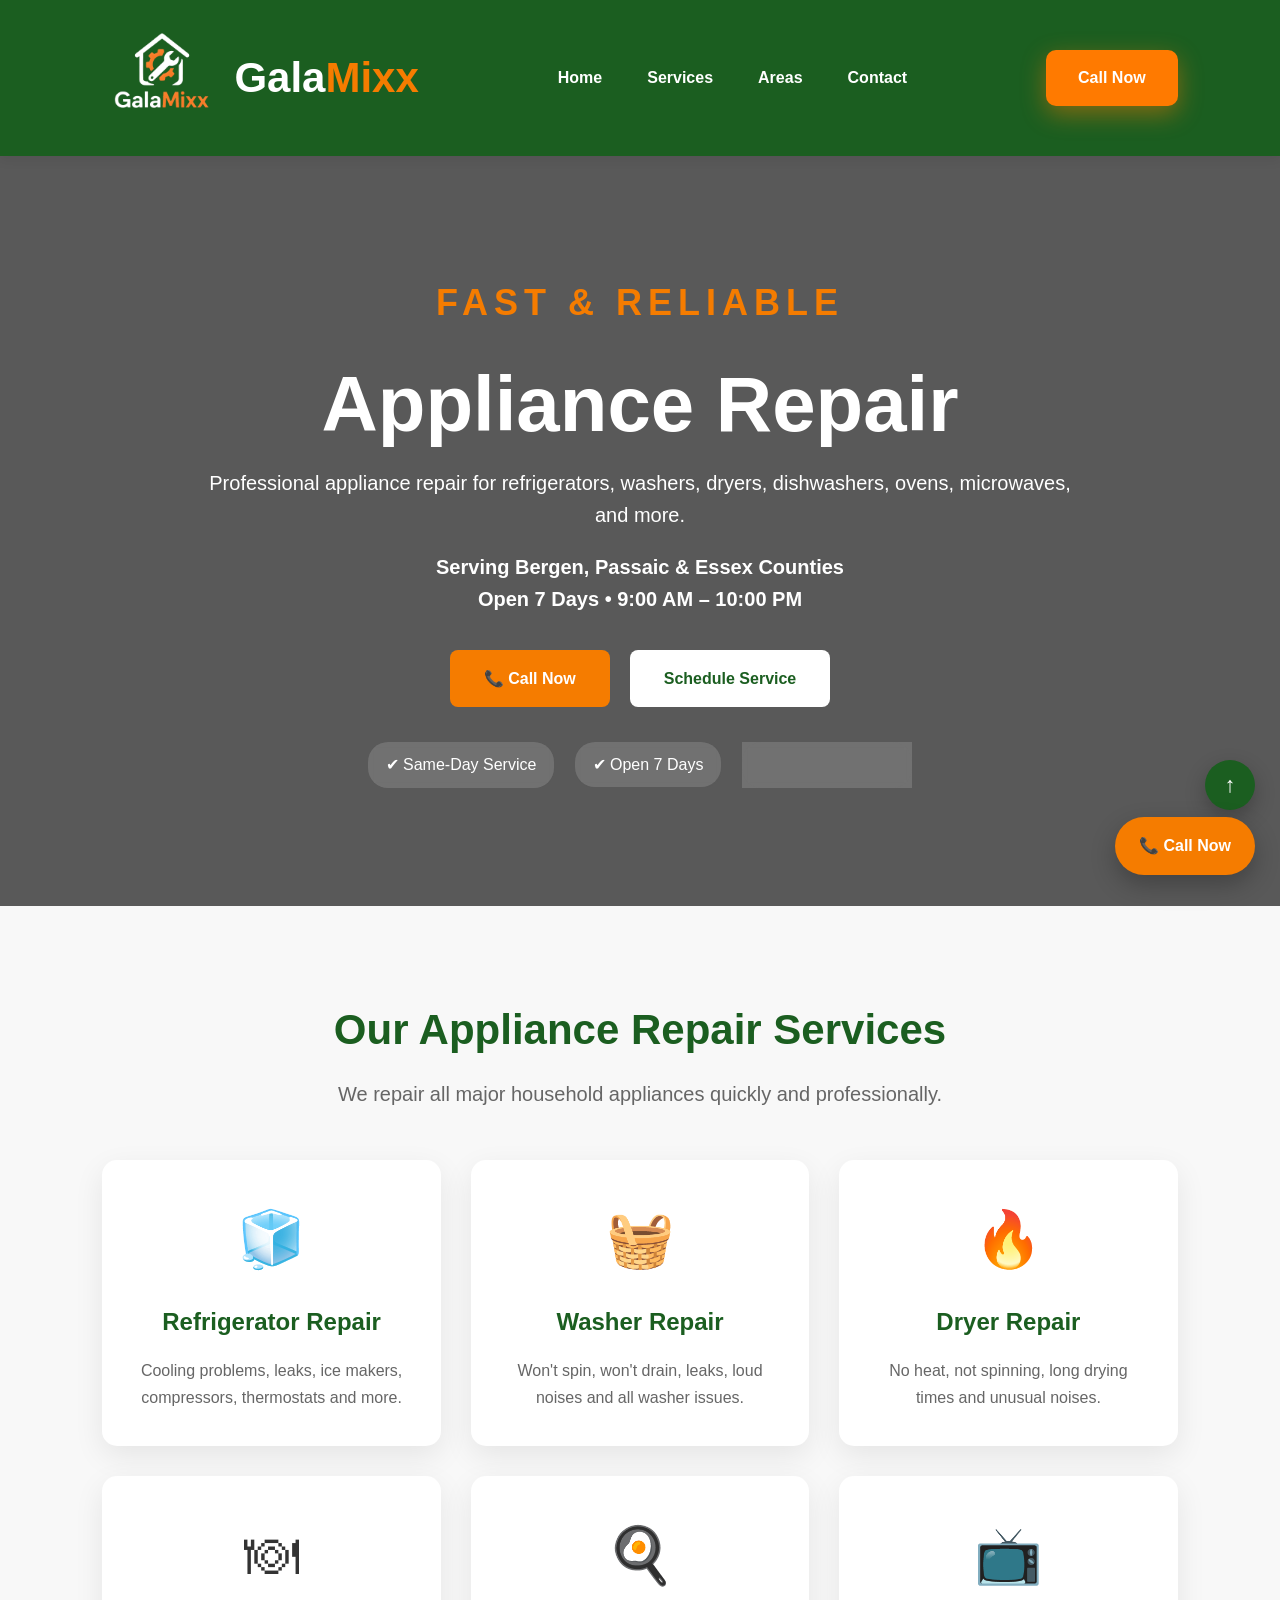
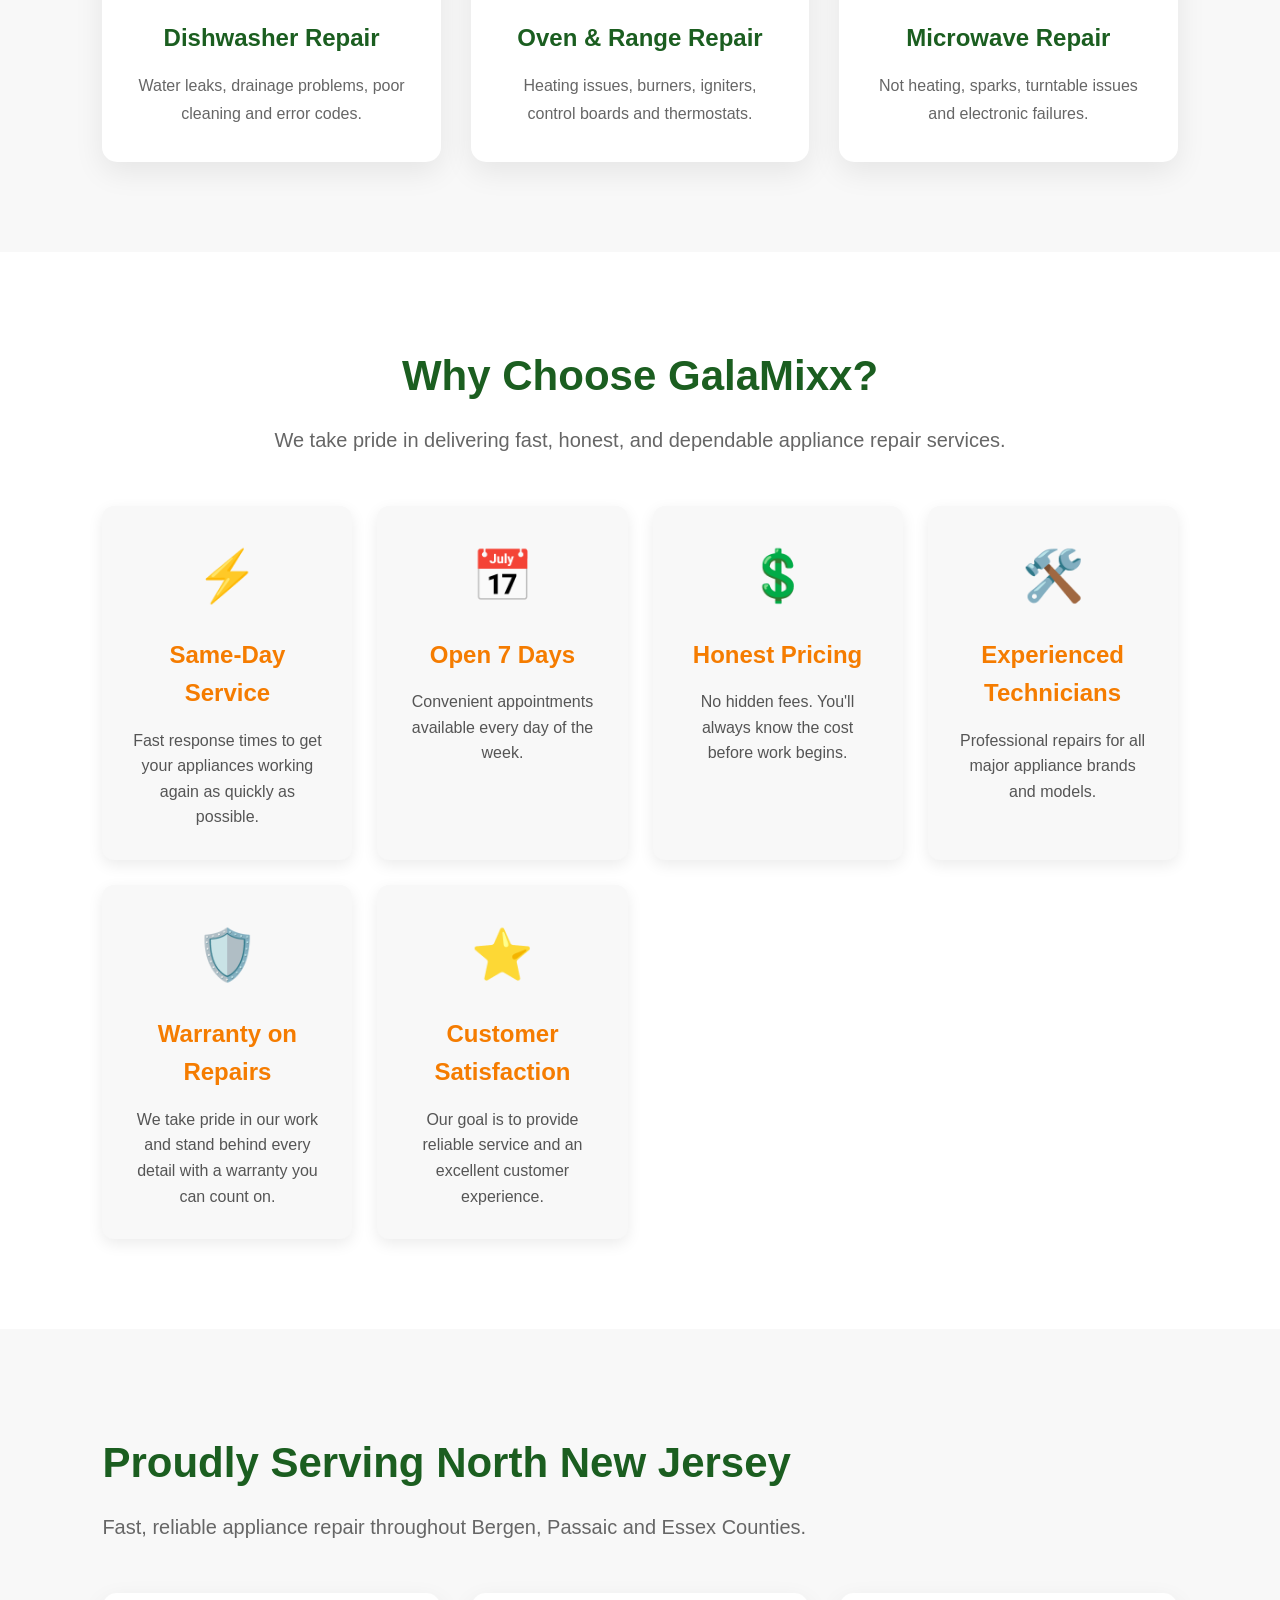
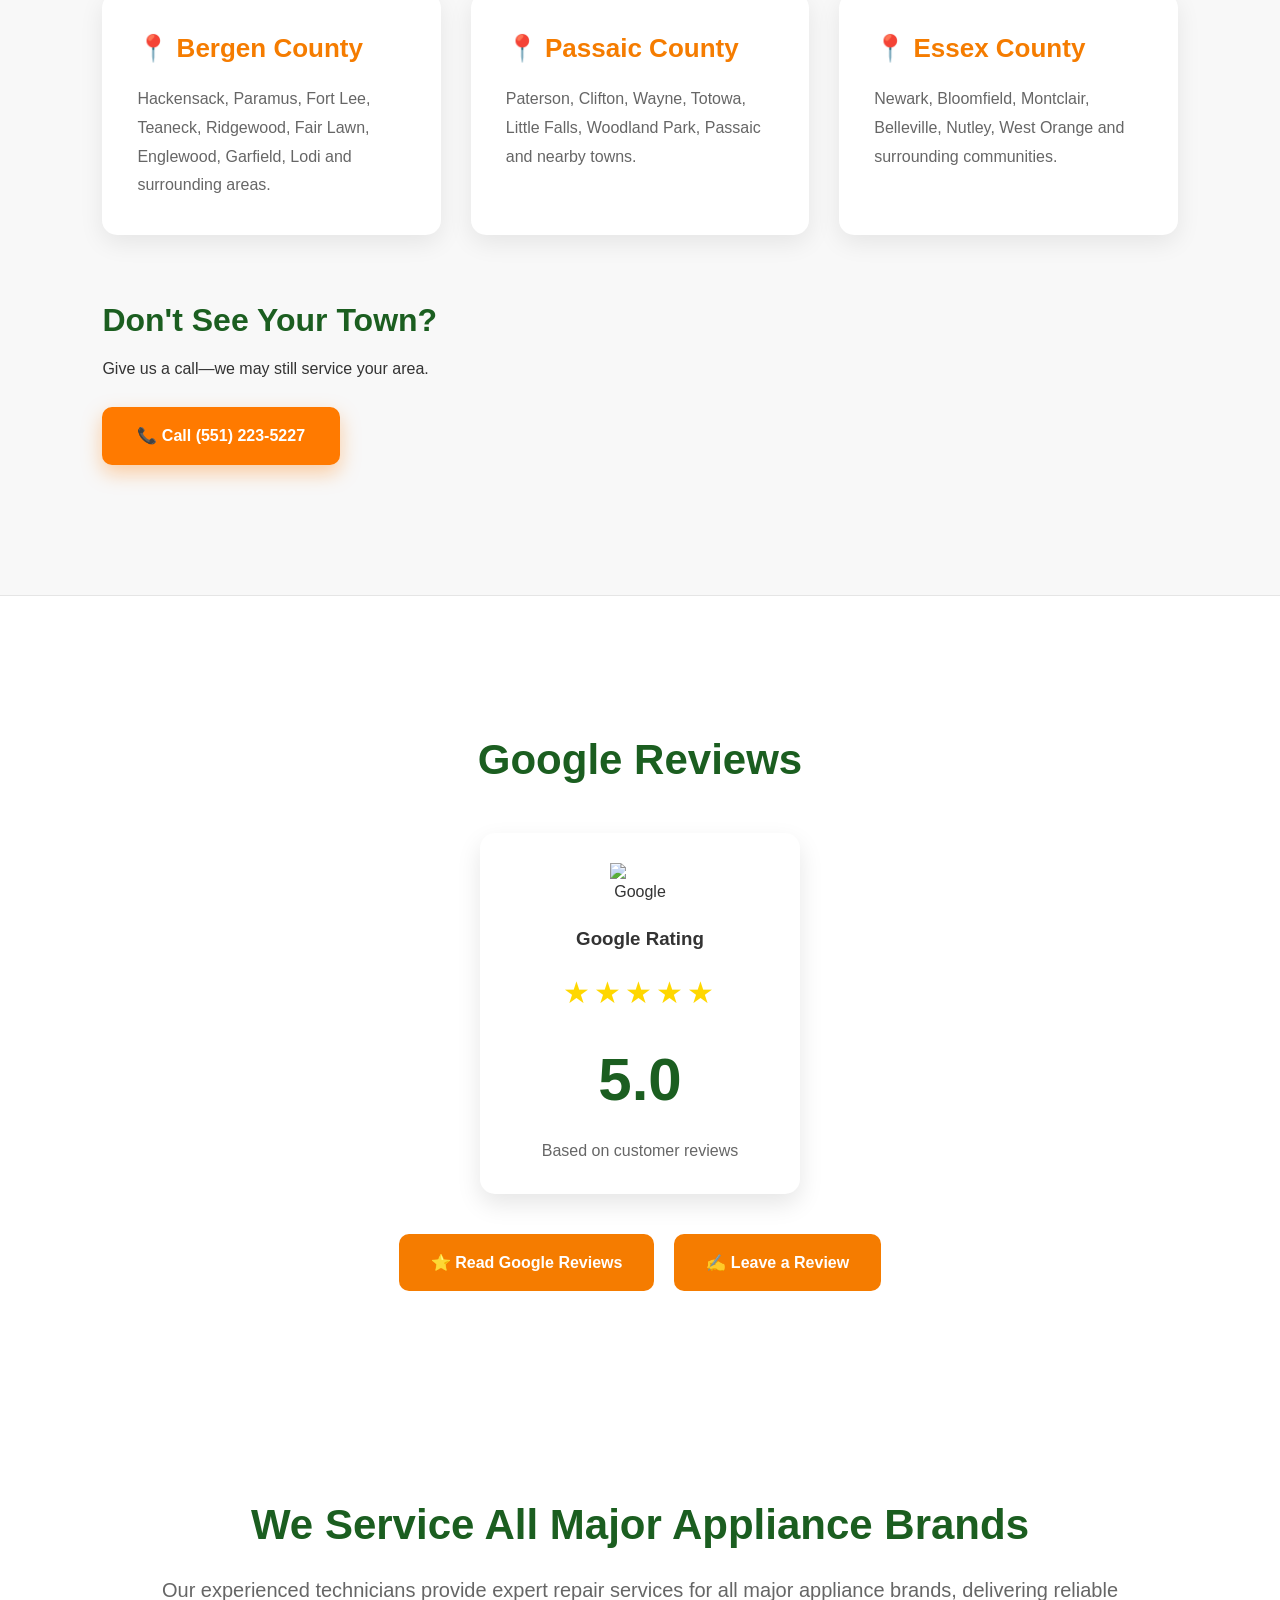
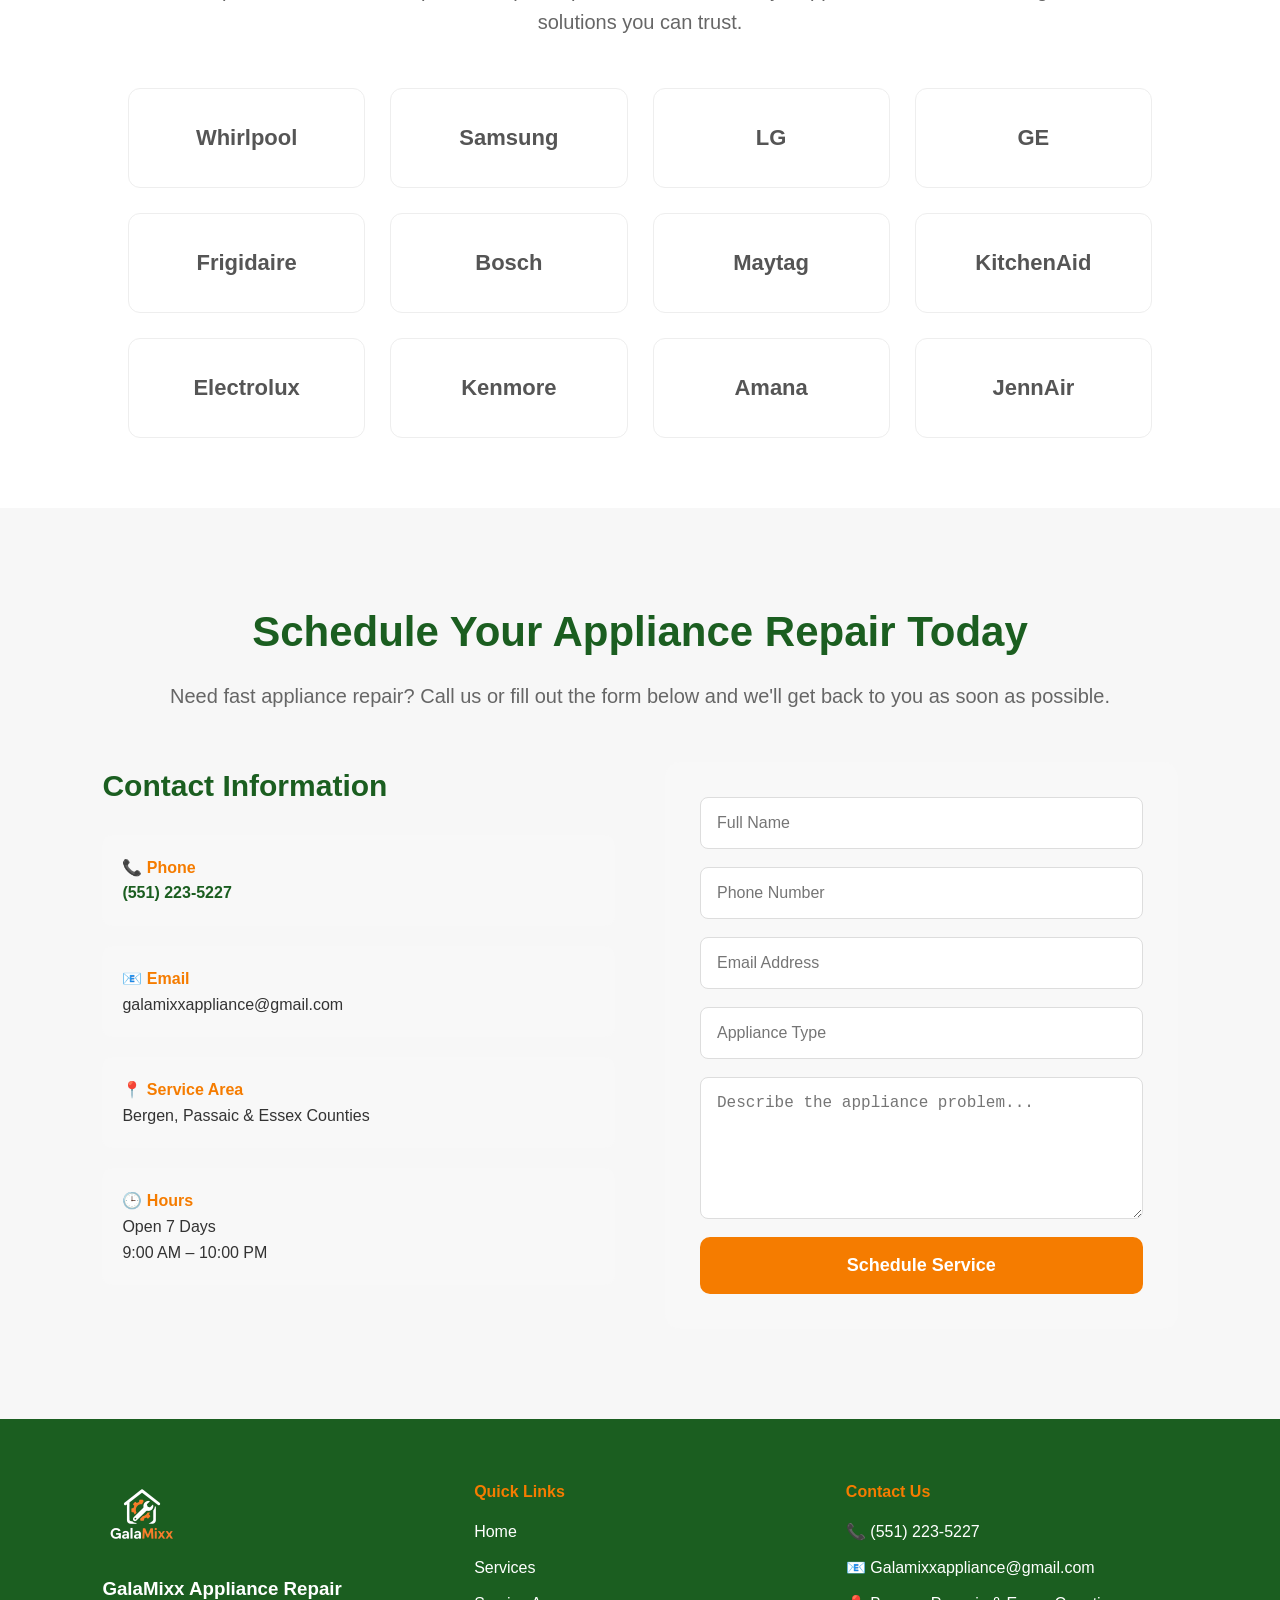
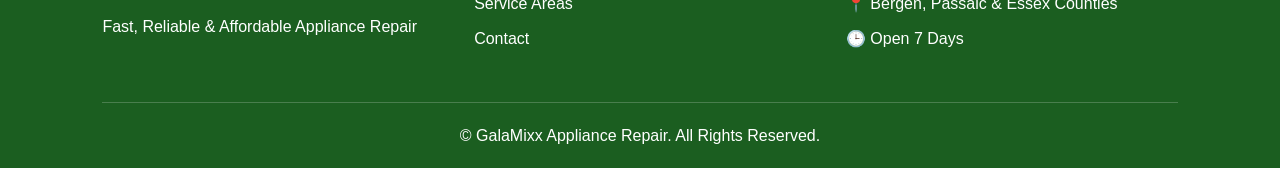
==== commit d25c3330: "Add LocalBusiness schema to index.html Added structured data for LocalBusiness schema to improve SEO" ====
--- a/index.html
+++ b/index.html
@@ -13,6 +13,35 @@
           content="Fast, reliable appliance repair serving Bergen, Passaic and Essex Counties. Open 7 Days.">
 
     <link rel="icon" href="images/logo.png">
+    
+    <script type="application/ld+json">
+{
+  "@context":"https://schema.org",
+  "@type":"LocalBusiness",
+  "name":"GalaMixx Appliance Repair",
+  "url":"https://galamixxappliance.com",
+  "logo":"https://galamixxappliance.com/images/logo.png",
+  "image":"https://galamixxappliance.com/images/logo.png",
+  "telephone":"+1-551-223-5227",
+  "priceRange":"$",
+  "description":"Professional appliance repair serving Bergen, Passaic and Essex Counties. Refrigerator, washer, dryer, dishwasher, oven, range and microwave repair.",
+  "openingHours":"Mo-Su 09:00-22:00",
+  "areaServed":[
+    {
+      "@type":"AdministrativeArea",
+      "name":"Bergen County, NJ"
+    },
+    {
+      "@type":"AdministrativeArea",
+      "name":"Passaic County, NJ"
+    },
+    {
+      "@type":"AdministrativeArea",
+      "name":"Essex County, NJ"
+    }
+  ]
+}
+</script>
 
     <link rel="stylesheet" href="css/style.css">
 
--- a/css/style.css
+++ b/css/style.css
@@ -1566,9 +1566,6 @@
    MOBILE size 
 ====================================== */
 
-/* ======================================
-   MOBILE
-====================================== */
 
 @media (max-width:768px){
 
@@ -1648,12 +1645,17 @@
         max-width:300px;
     }
 
-    .service-grid,
-    .why-grid,
-    .areas-grid,
-    .brand-grid,
-    .related-grid{
-        grid-template-columns:1fr;
-    }
-
-}
+.service-grid,
+.why-grid,
+.areas-grid,
+.related-grid{
+    grid-template-columns:1fr;
+}
+
+.brands-grid{
+    display:grid;
+    grid-template-columns:repeat(2,minmax(0,1fr));
+    gap:12px;
+}
+
+
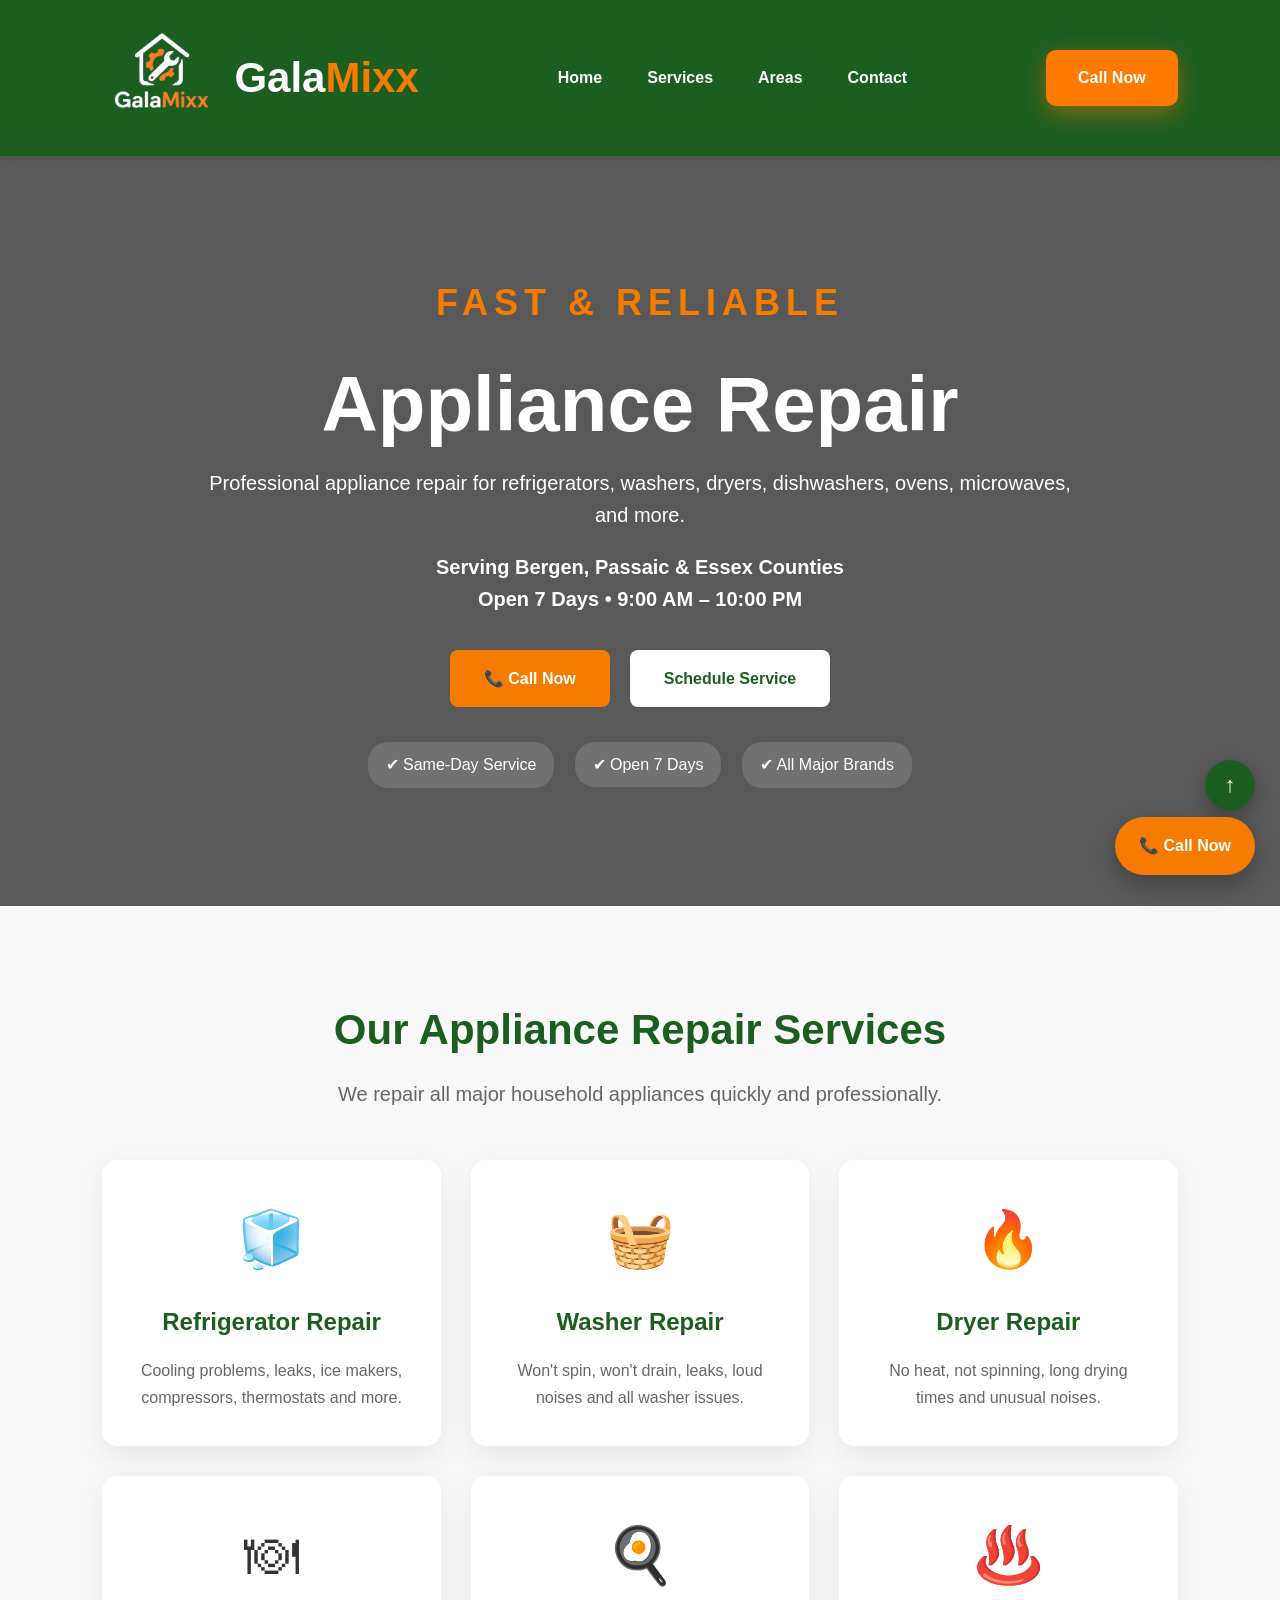
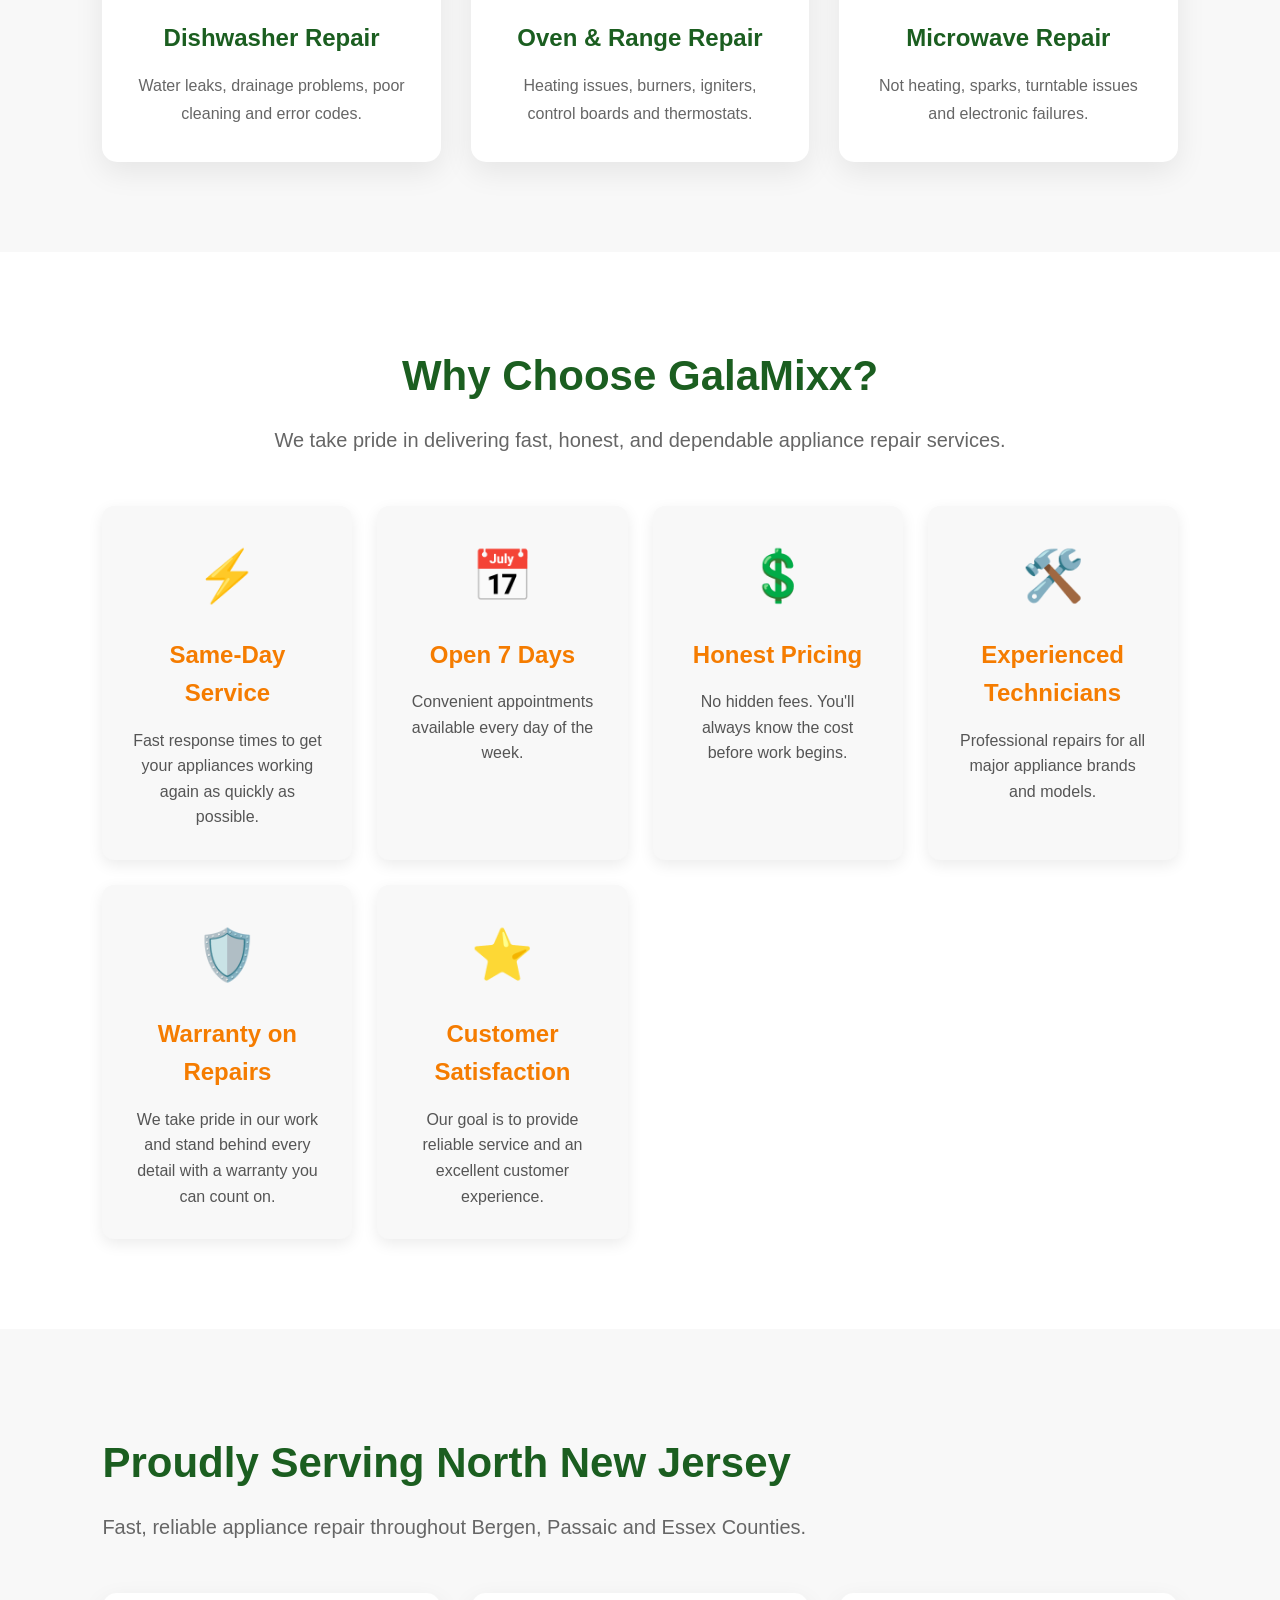
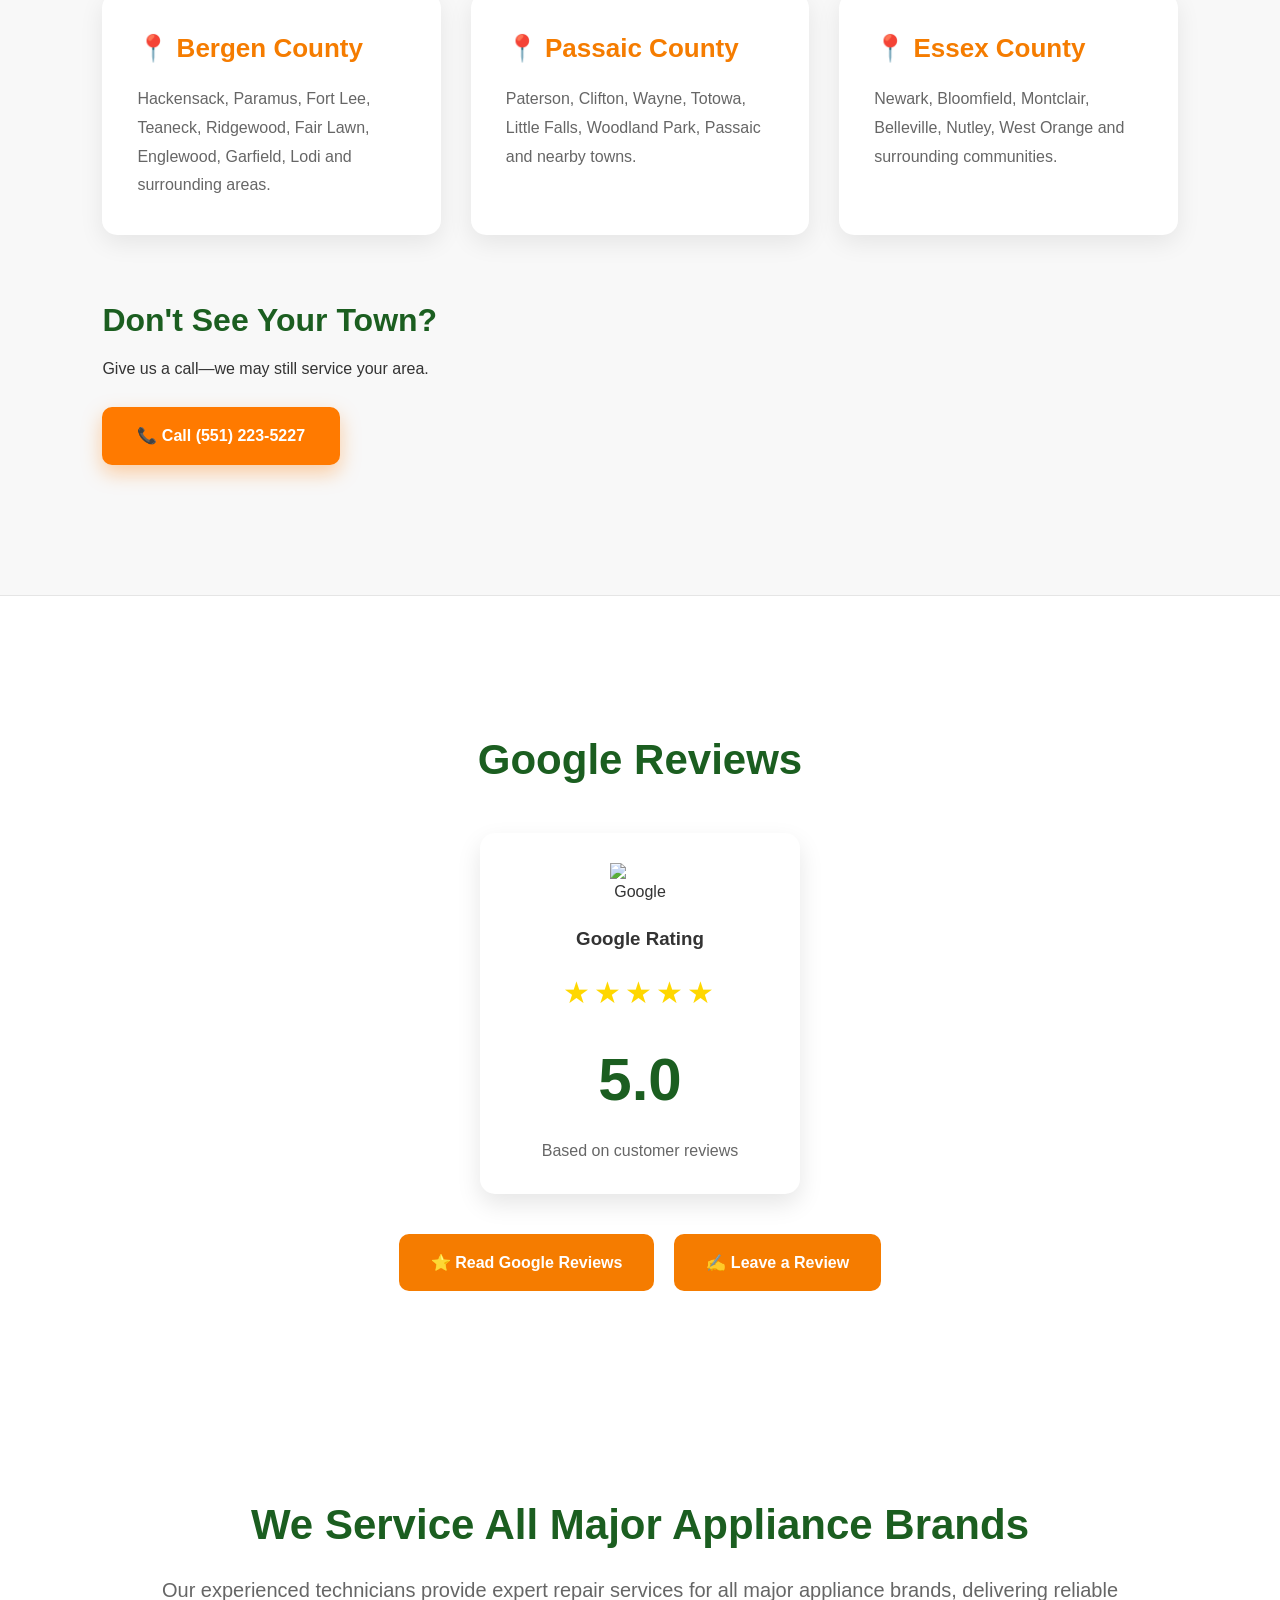
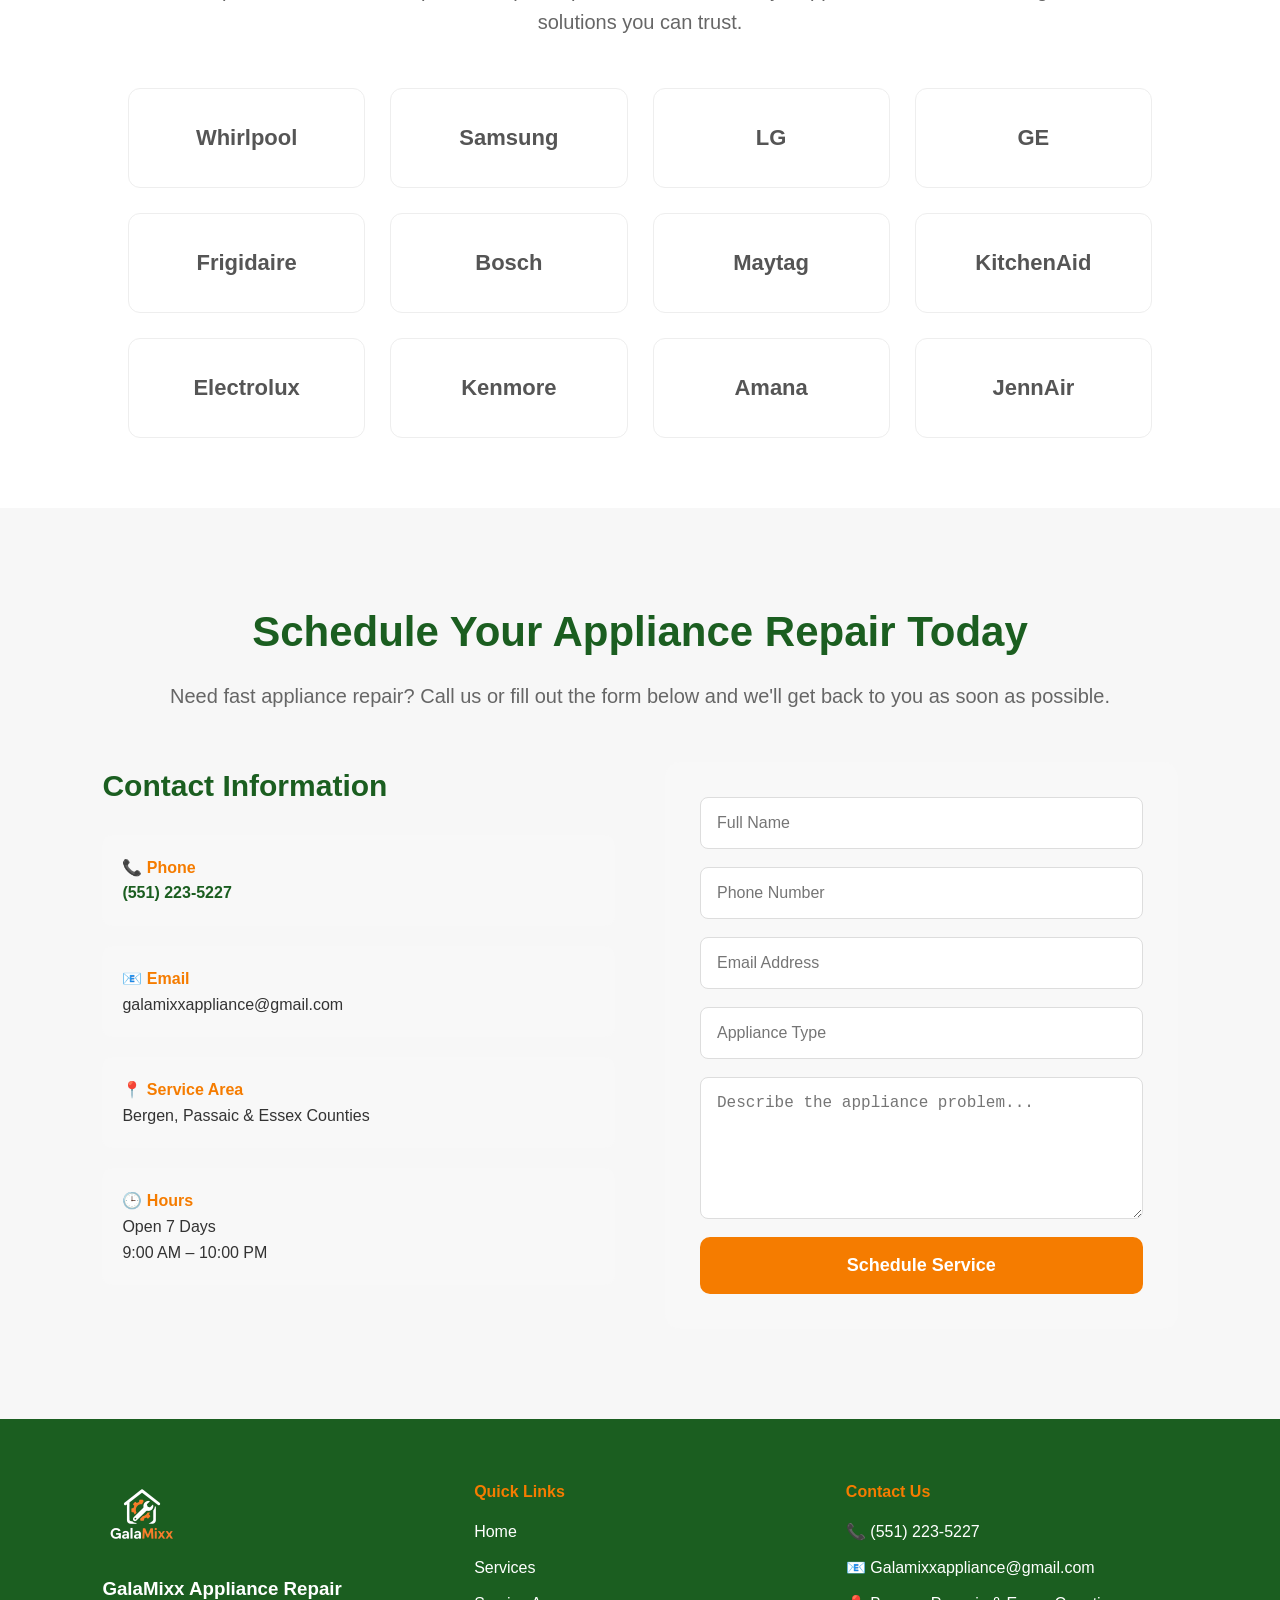
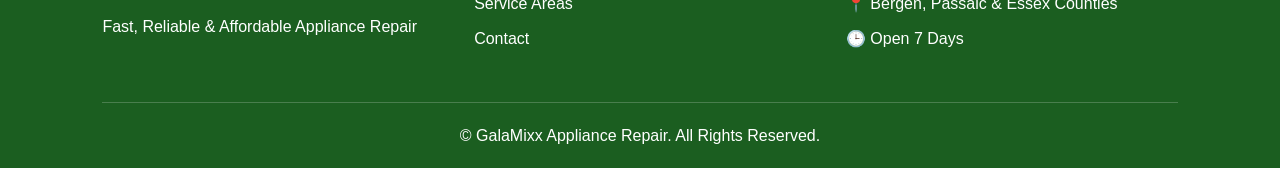
==== commit 4a9d8bac: "Update index.html change emogi for microwave" ====
--- a/index.html
+++ b/index.html
@@ -177,7 +177,7 @@
         </div>
 
         <div class="service-card">
-            <div class="icon">📺</div>
+            <div class="icon">♨️</div>
             <h3>Microwave Repair</h3>
             <p>Not heating, sparks, turntable issues and electronic failures.</p>
         </div>
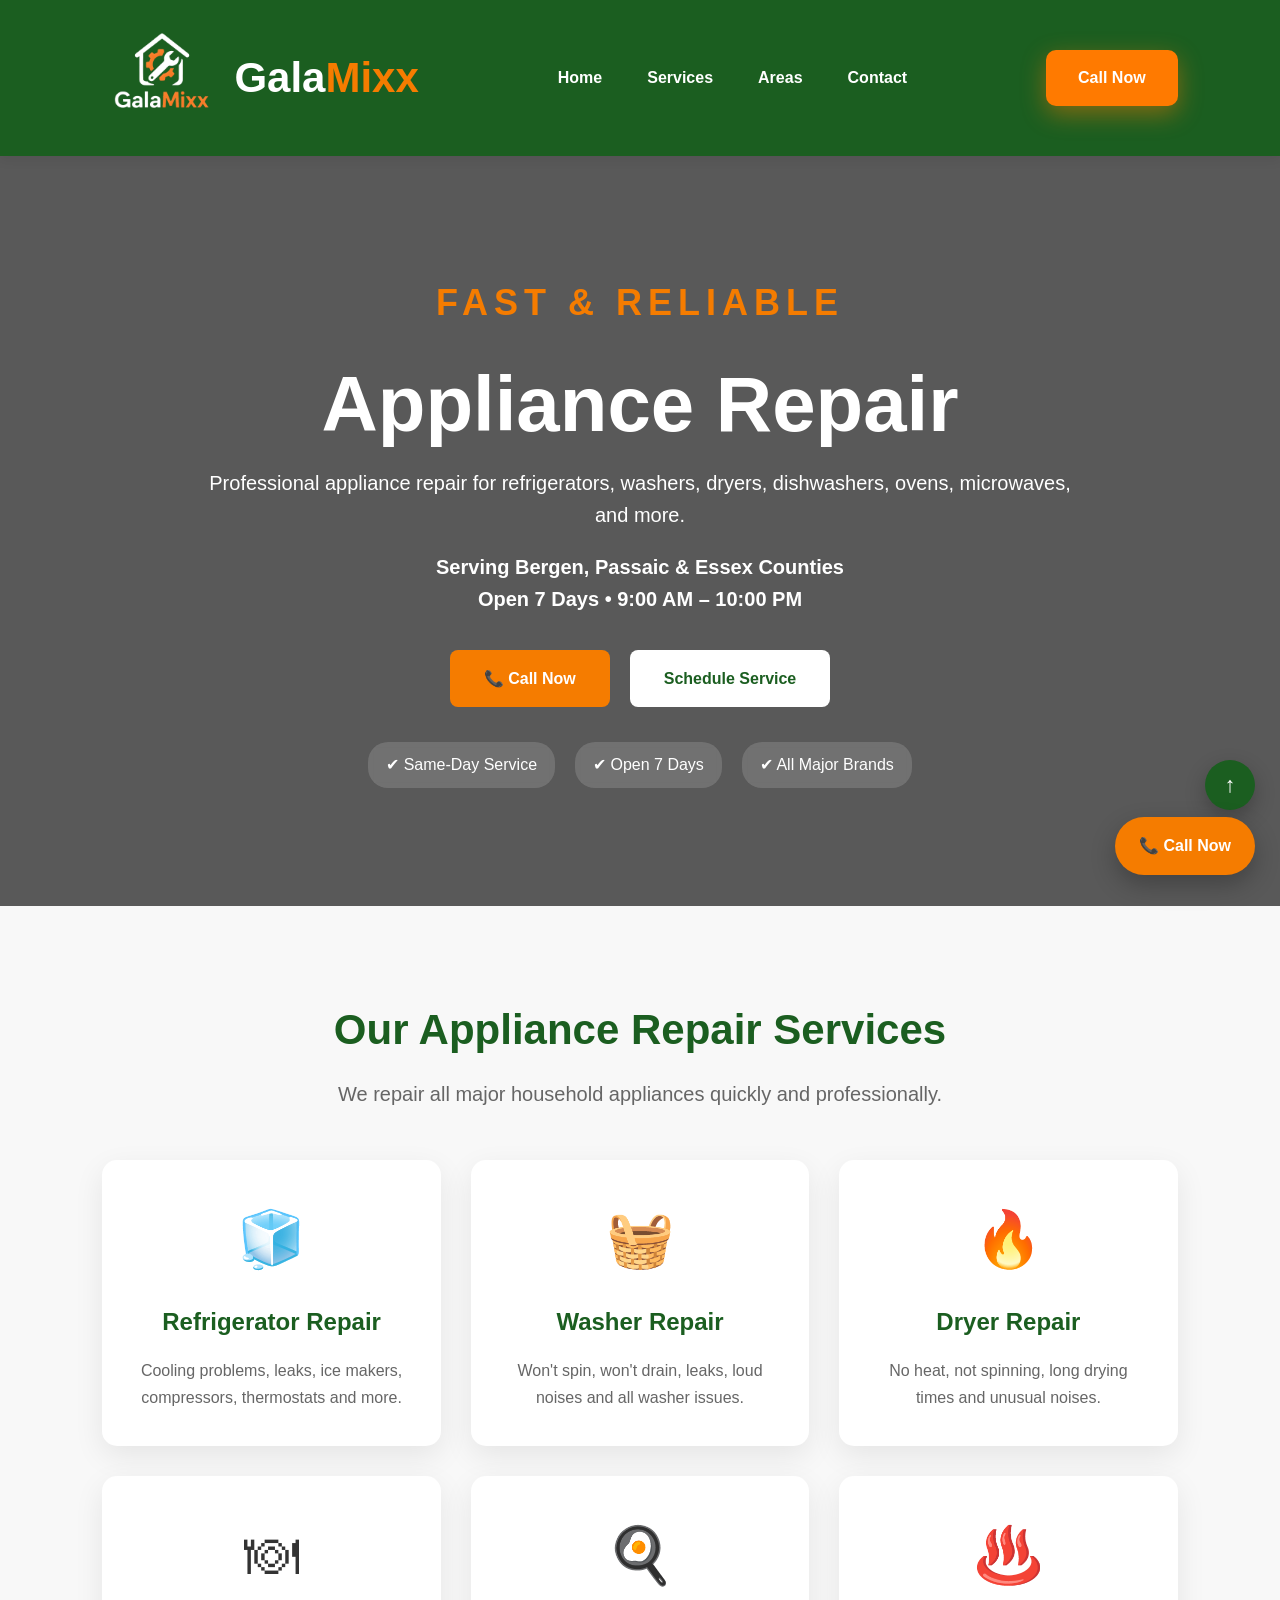
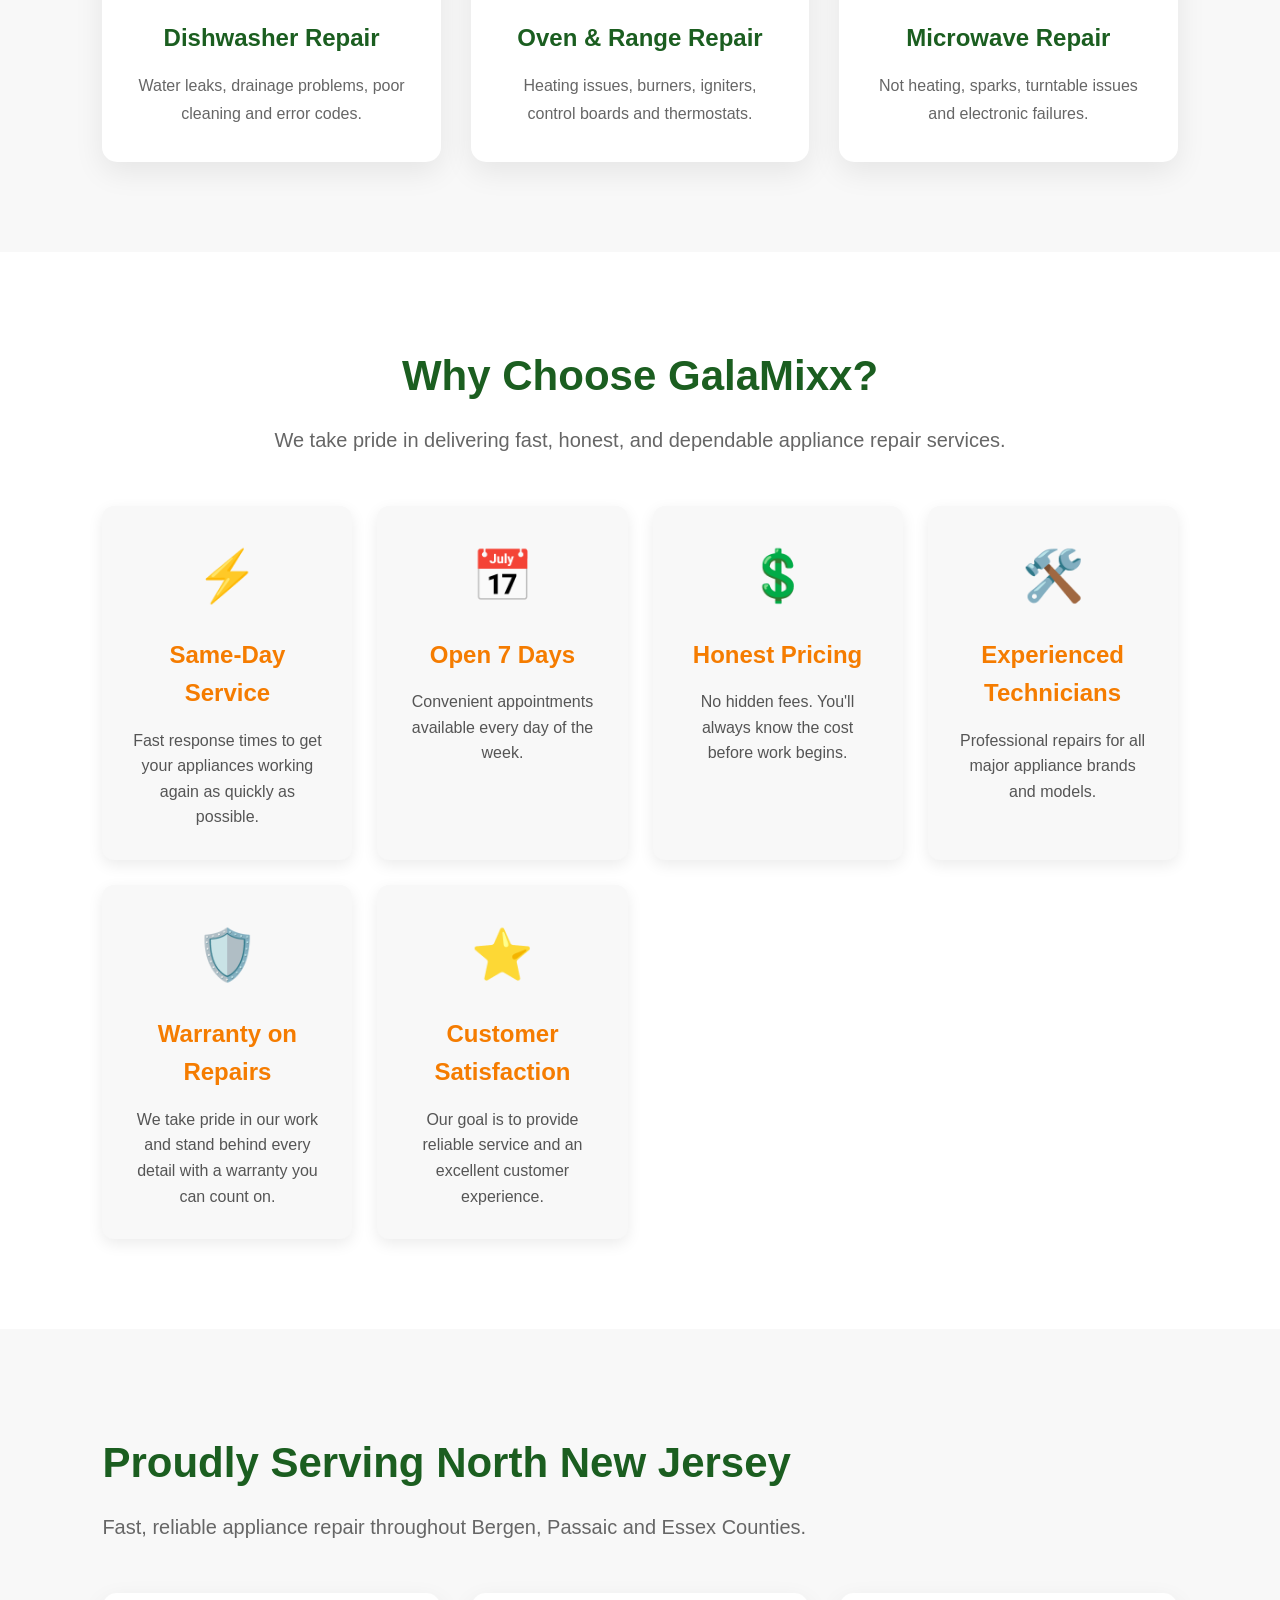
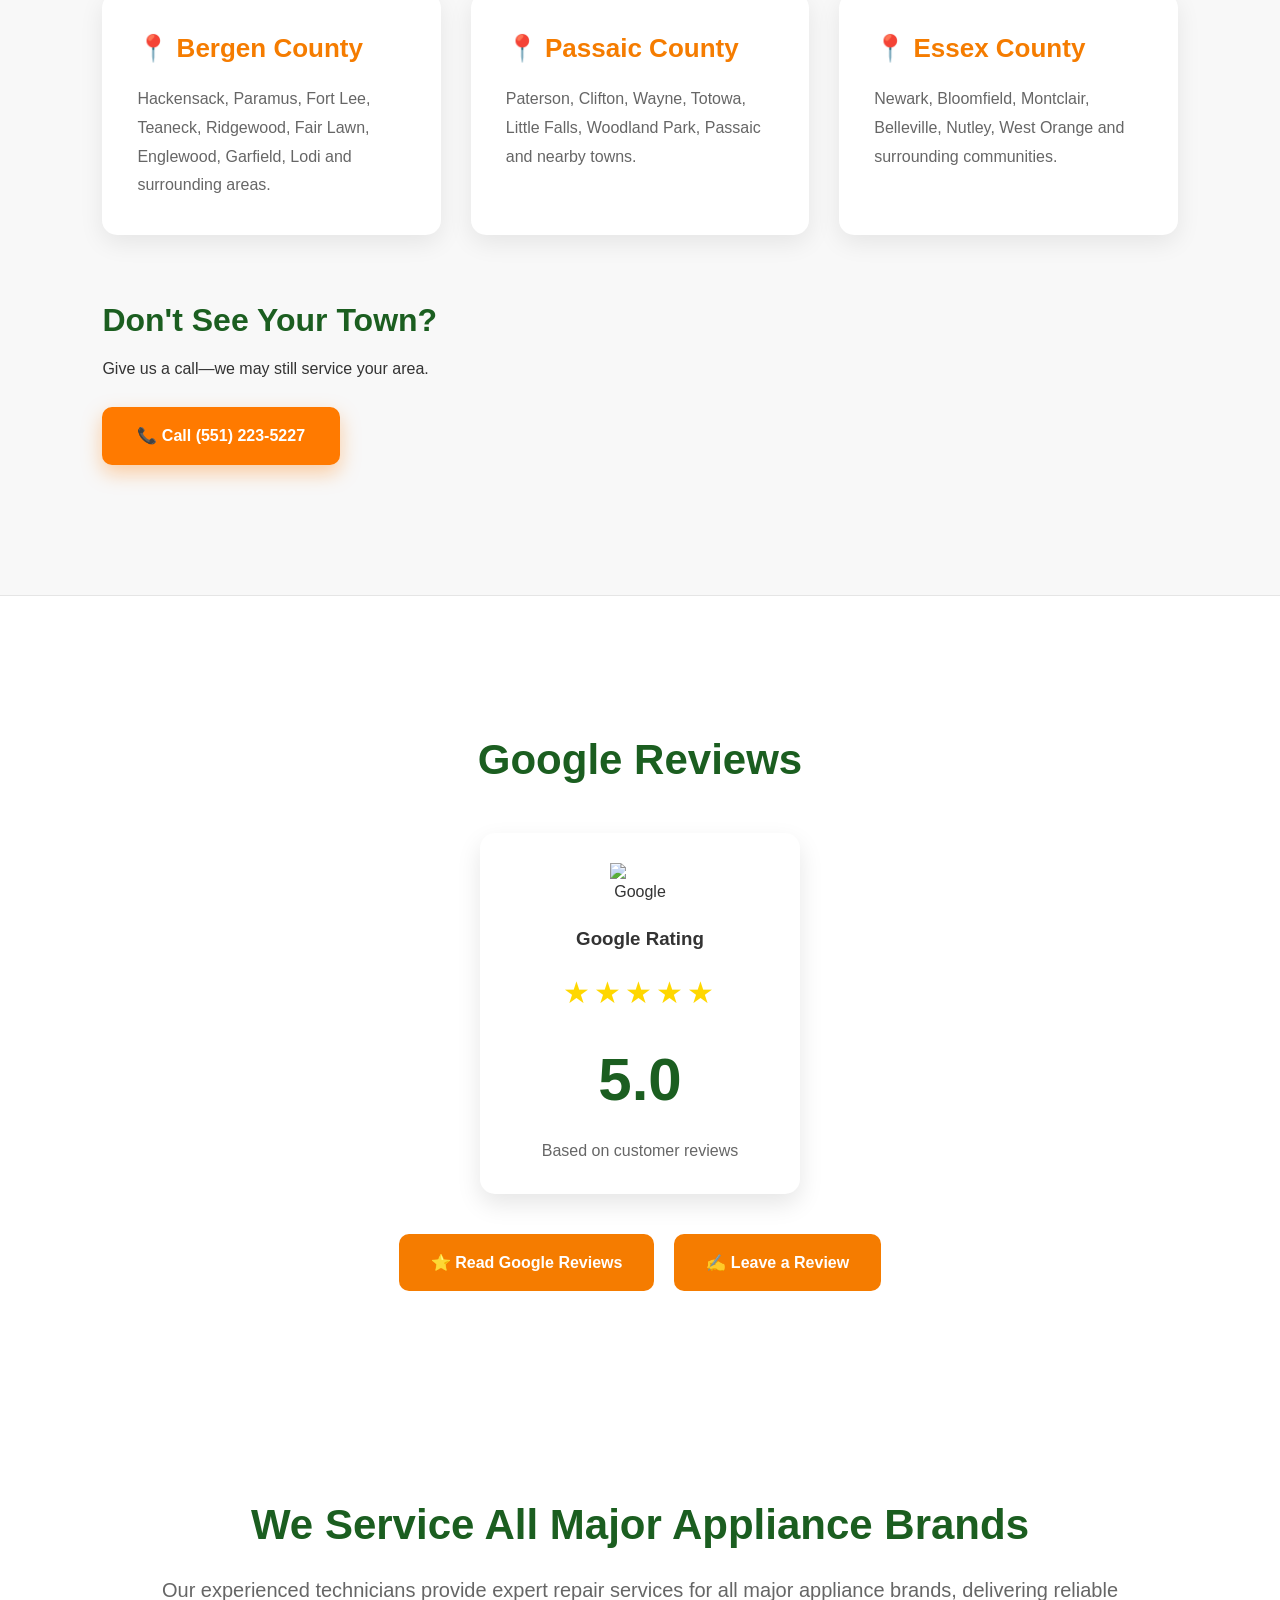
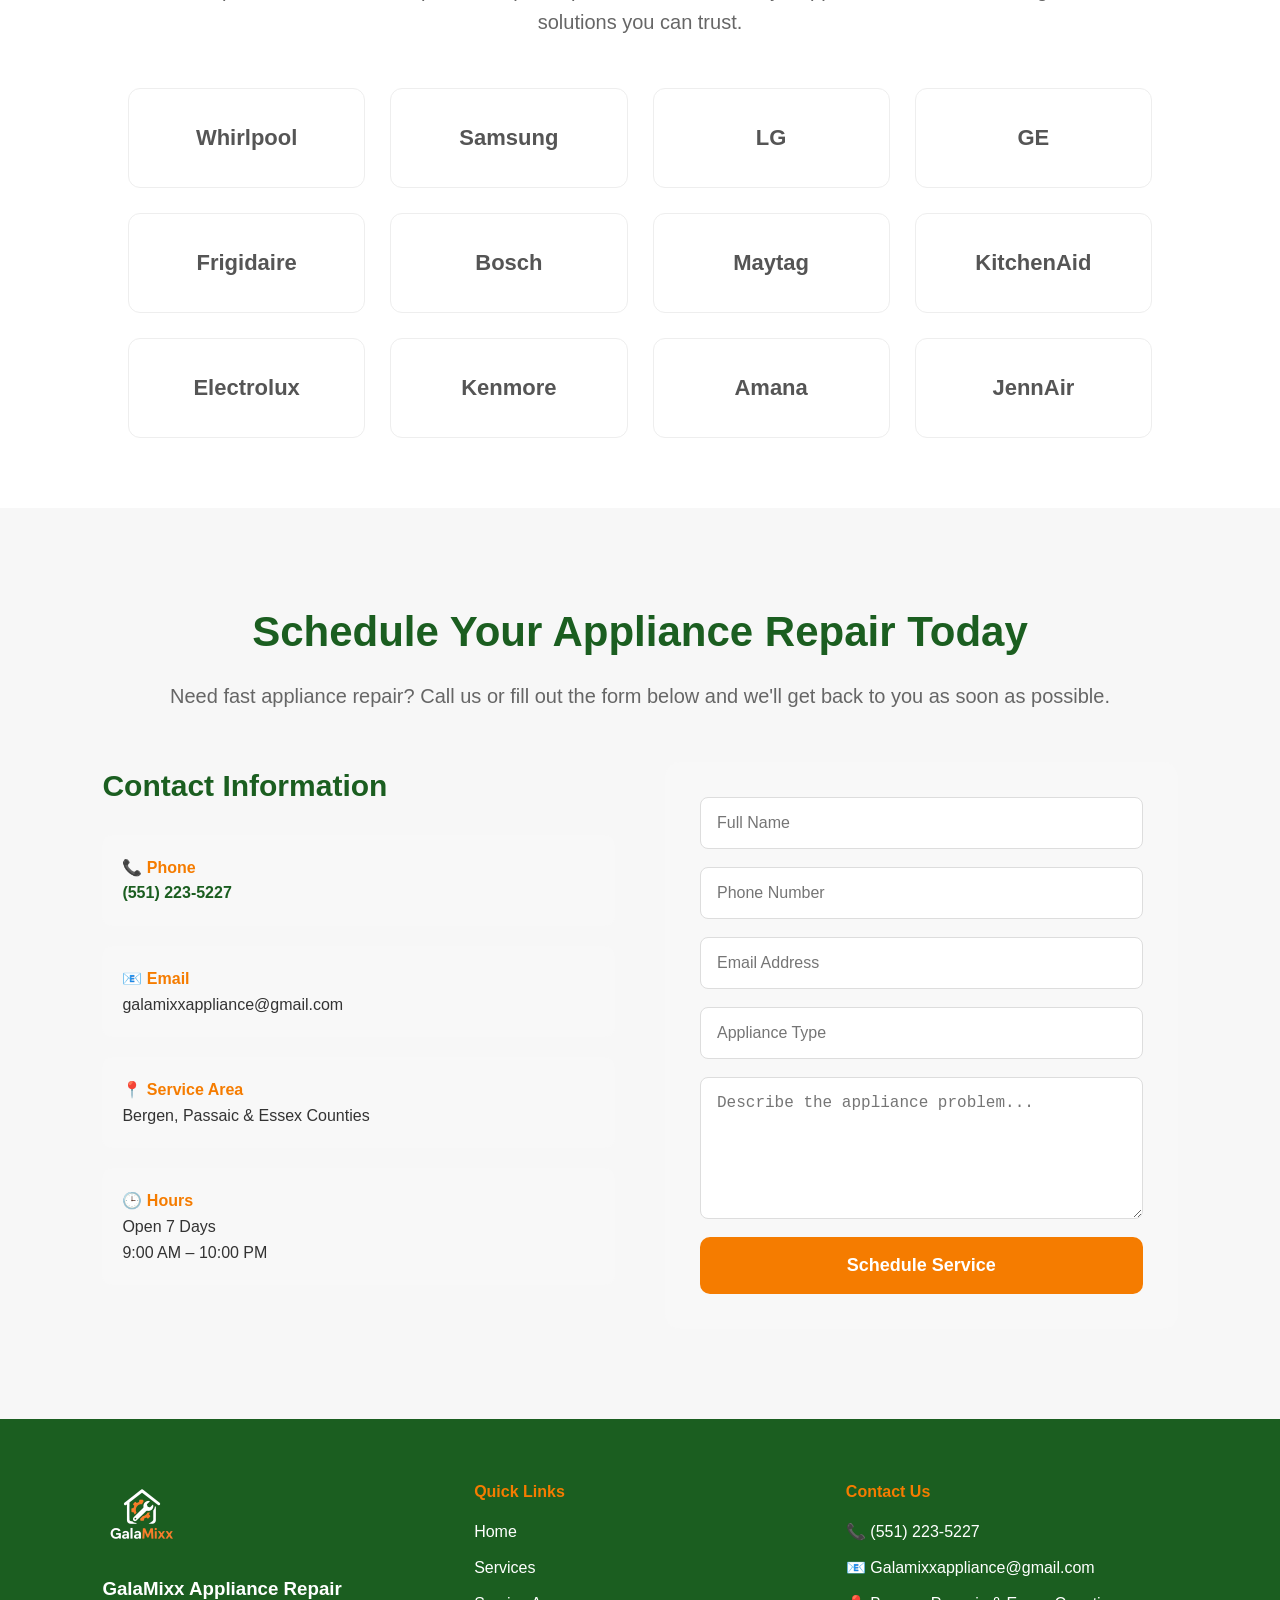
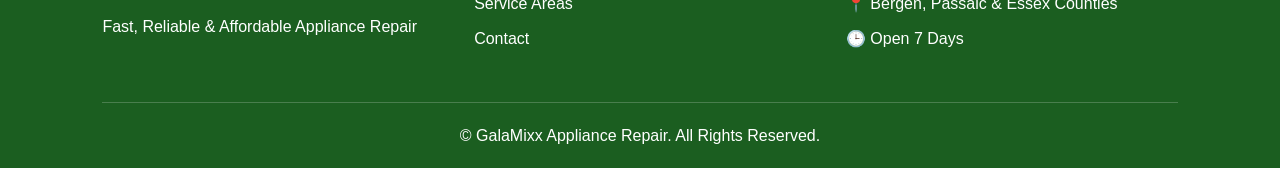
==== commit 8d7a0373: "Fix HTML encoding issues in index.html fix code html to be clickable" ====
--- a/index.html
+++ b/index.html
@@ -135,52 +135,77 @@
 
     <div class="service-grid">
 
+        <!-- Refrigerator Repair -->
         <a href="refrigerator-repair.html" class="service-link">
-
-    <div class="service-card">
-
-        <div class="icon">🧊</div>
-
-        <h3>Refrigerator Repair</h3>
-
-        <p>
-            Cooling problems, leaks, ice makers,
-            compressors, thermostats and more.
-        </p>
-
-    </div>
-
-</a>
-
-        <div class="service-card">
-            <div class="icon">🧺</div>
-            <h3>Washer Repair</h3>
-            <p>Won't spin, won't drain, leaks, loud noises and all washer issues.</p>
-        </div>
-
-        <div class="service-card">
-            <div class="icon">🔥</div>
-            <h3>Dryer Repair</h3>
-            <p>No heat, not spinning, long drying times and unusual noises.</p>
-        </div>
-
-        <div class="service-card">
-            <div class="icon">🍽</div>
-            <h3>Dishwasher Repair</h3>
-            <p>Water leaks, drainage problems, poor cleaning and error codes.</p>
-        </div>
-
-        <div class="service-card">
-            <div class="icon">🍳</div>
-            <h3>Oven & Range Repair</h3>
-            <p>Heating issues, burners, igniters, control boards and thermostats.</p>
-        </div>
-
-        <div class="service-card">
-            <div class="icon">♨️</div>
-            <h3>Microwave Repair</h3>
-            <p>Not heating, sparks, turntable issues and electronic failures.</p>
-        </div>
+            <div class="service-card">
+                <div class="icon">🧊</div>
+                <h3>Refrigerator Repair</h3>
+                <p>
+                    Cooling problems, leaks, ice makers,
+                    compressors, thermostats and more.
+                </p>
+            </div>
+        </a>
+
+        <!-- Washer Repair -->
+        <a href="washer-repair.html" class="service-link">
+            <div class="service-card">
+                <div class="icon">🧺</div>
+                <h3>Washer Repair</h3>
+                <p>
+                    Won't spin, won't drain, leaks, loud noises
+                    and all washer issues.
+                </p>
+            </div>
+        </a>
+
+        <!-- Dryer Repair -->
+        <a href="dryer-repair.html" class="service-link">
+            <div class="service-card">
+                <div class="icon">🔥</div>
+                <h3>Dryer Repair</h3>
+                <p>
+                    No heat, not spinning, long drying times
+                    and unusual noises.
+                </p>
+            </div>
+        </a>
+
+        <!-- Dishwasher Repair -->
+        <a href="dishwasher-repair.html" class="service-link">
+            <div class="service-card">
+                <div class="icon">🍽</div>
+                <h3>Dishwasher Repair</h3>
+                <p>
+                    Water leaks, drainage problems, poor cleaning
+                    and error codes.
+                </p>
+            </div>
+        </a>
+
+        <!-- Oven & Range Repair -->
+        <a href="oven-range-repair.html" class="service-link">
+            <div class="service-card">
+                <div class="icon">🍳</div>
+                <h3>Oven &amp; Range Repair</h3>
+                <p>
+                    Heating issues, burners, igniters, control boards
+                    and thermostats.
+                </p>
+            </div>
+        </a>
+
+        <!-- Microwave Repair -->
+        <a href="microwave-repair.html" class="service-link">
+            <div class="service-card">
+                <div class="icon">♨️</div>
+                <h3>Microwave Repair</h3>
+                <p>
+                    Not heating, sparks, turntable issues
+                    and electronic failures.
+                </p>
+            </div>
+        </a>
 
     </div>
 
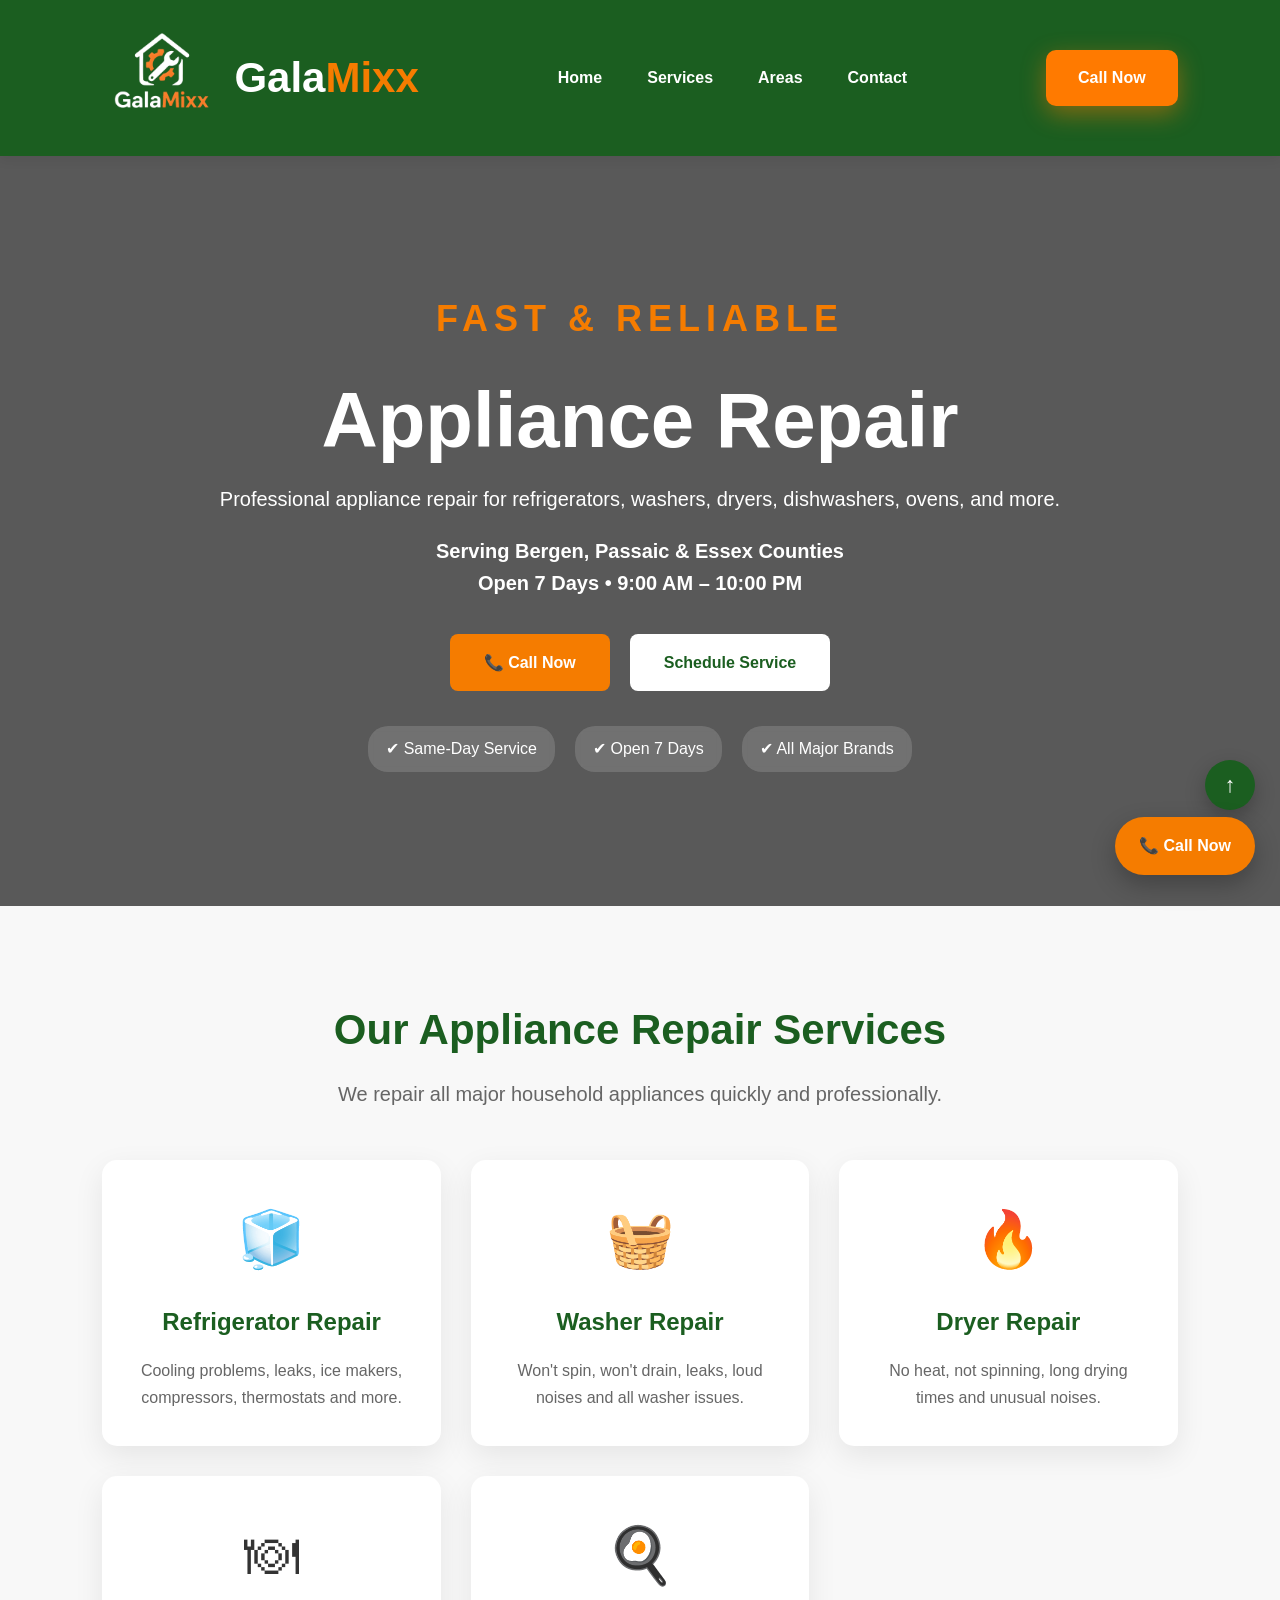
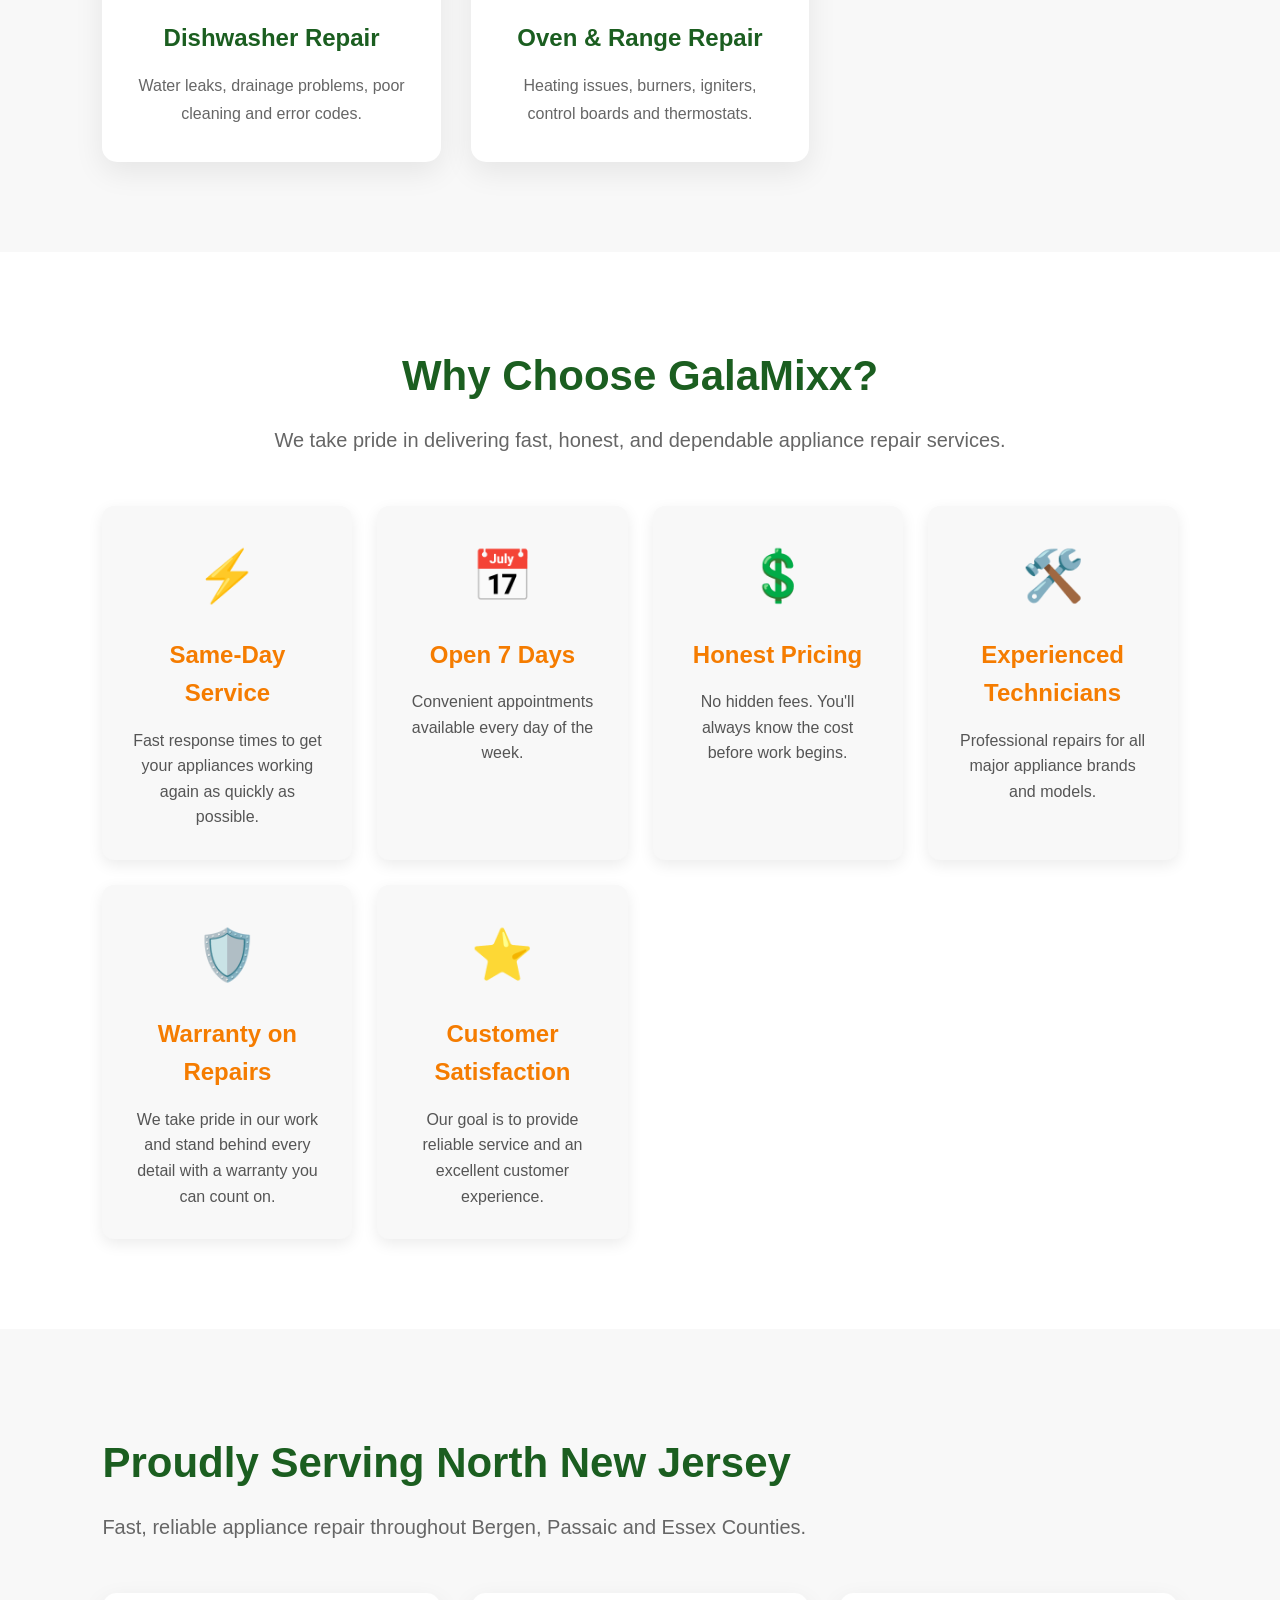
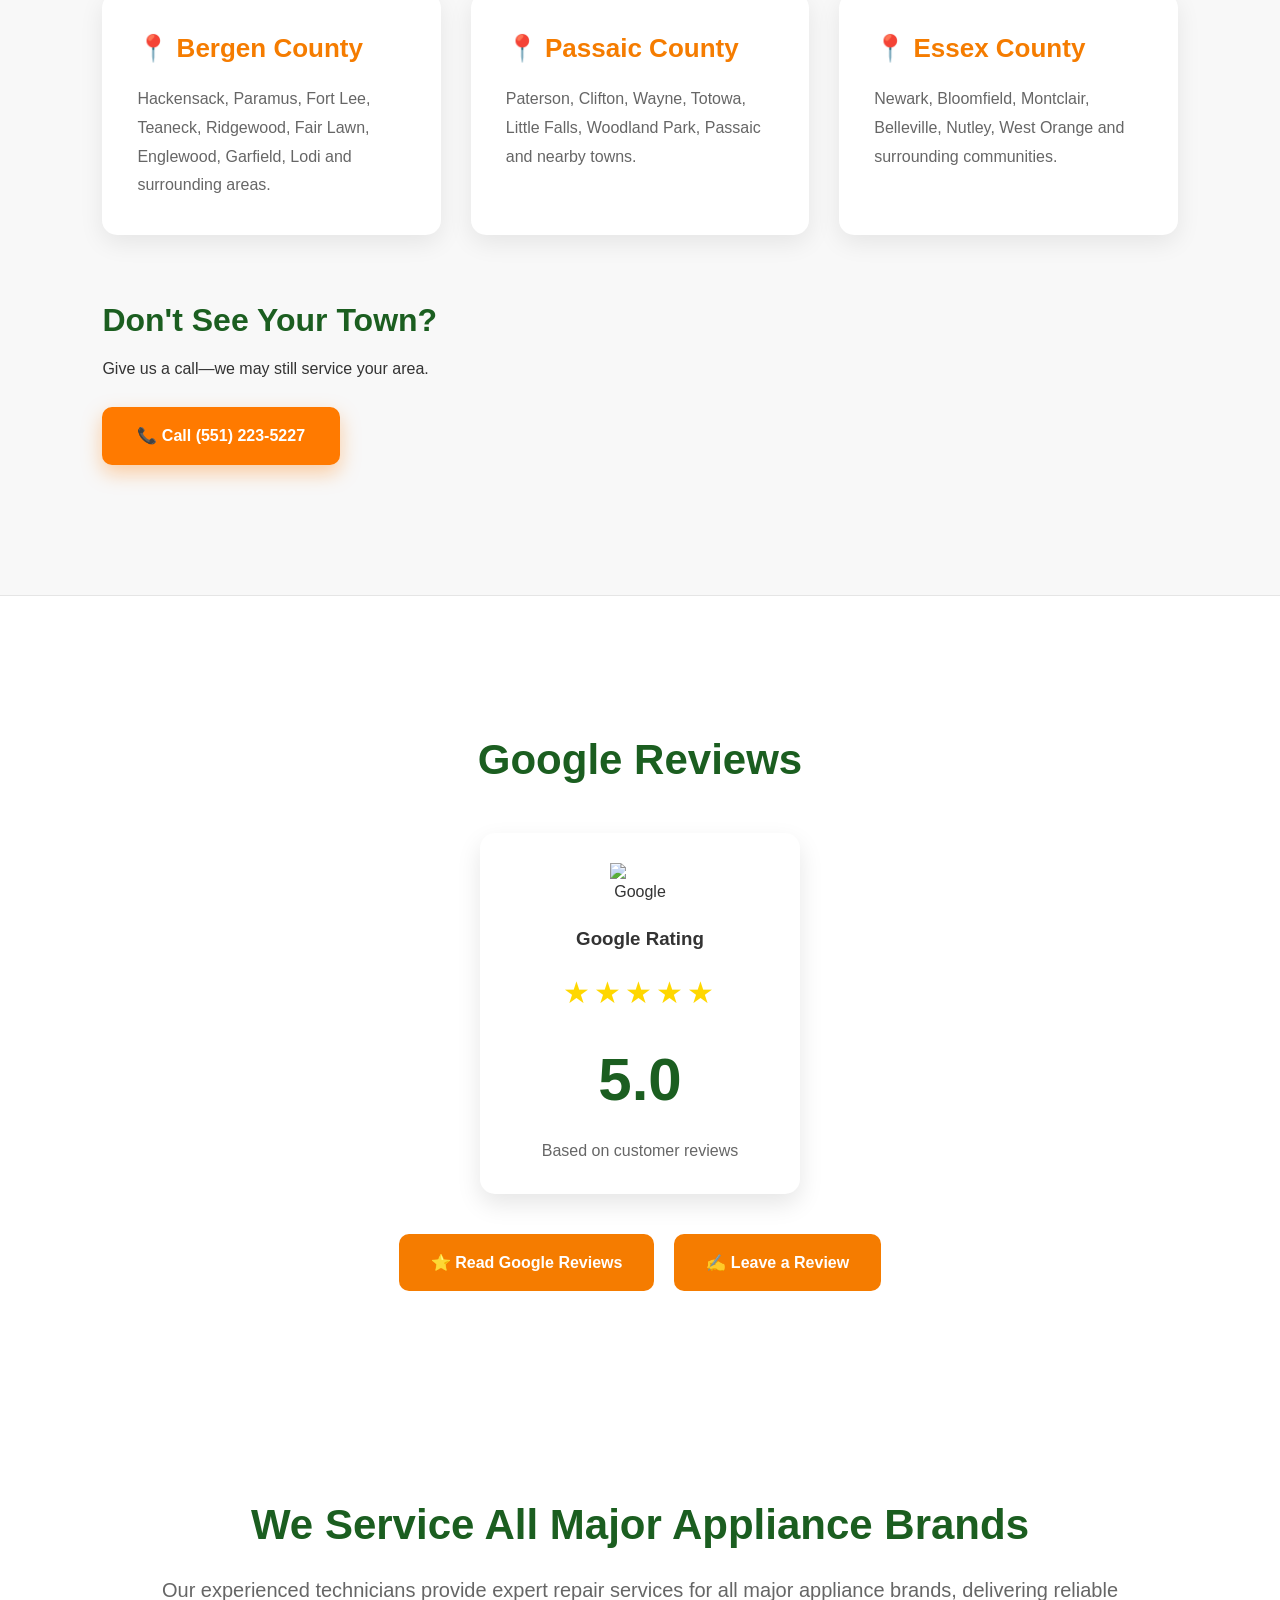
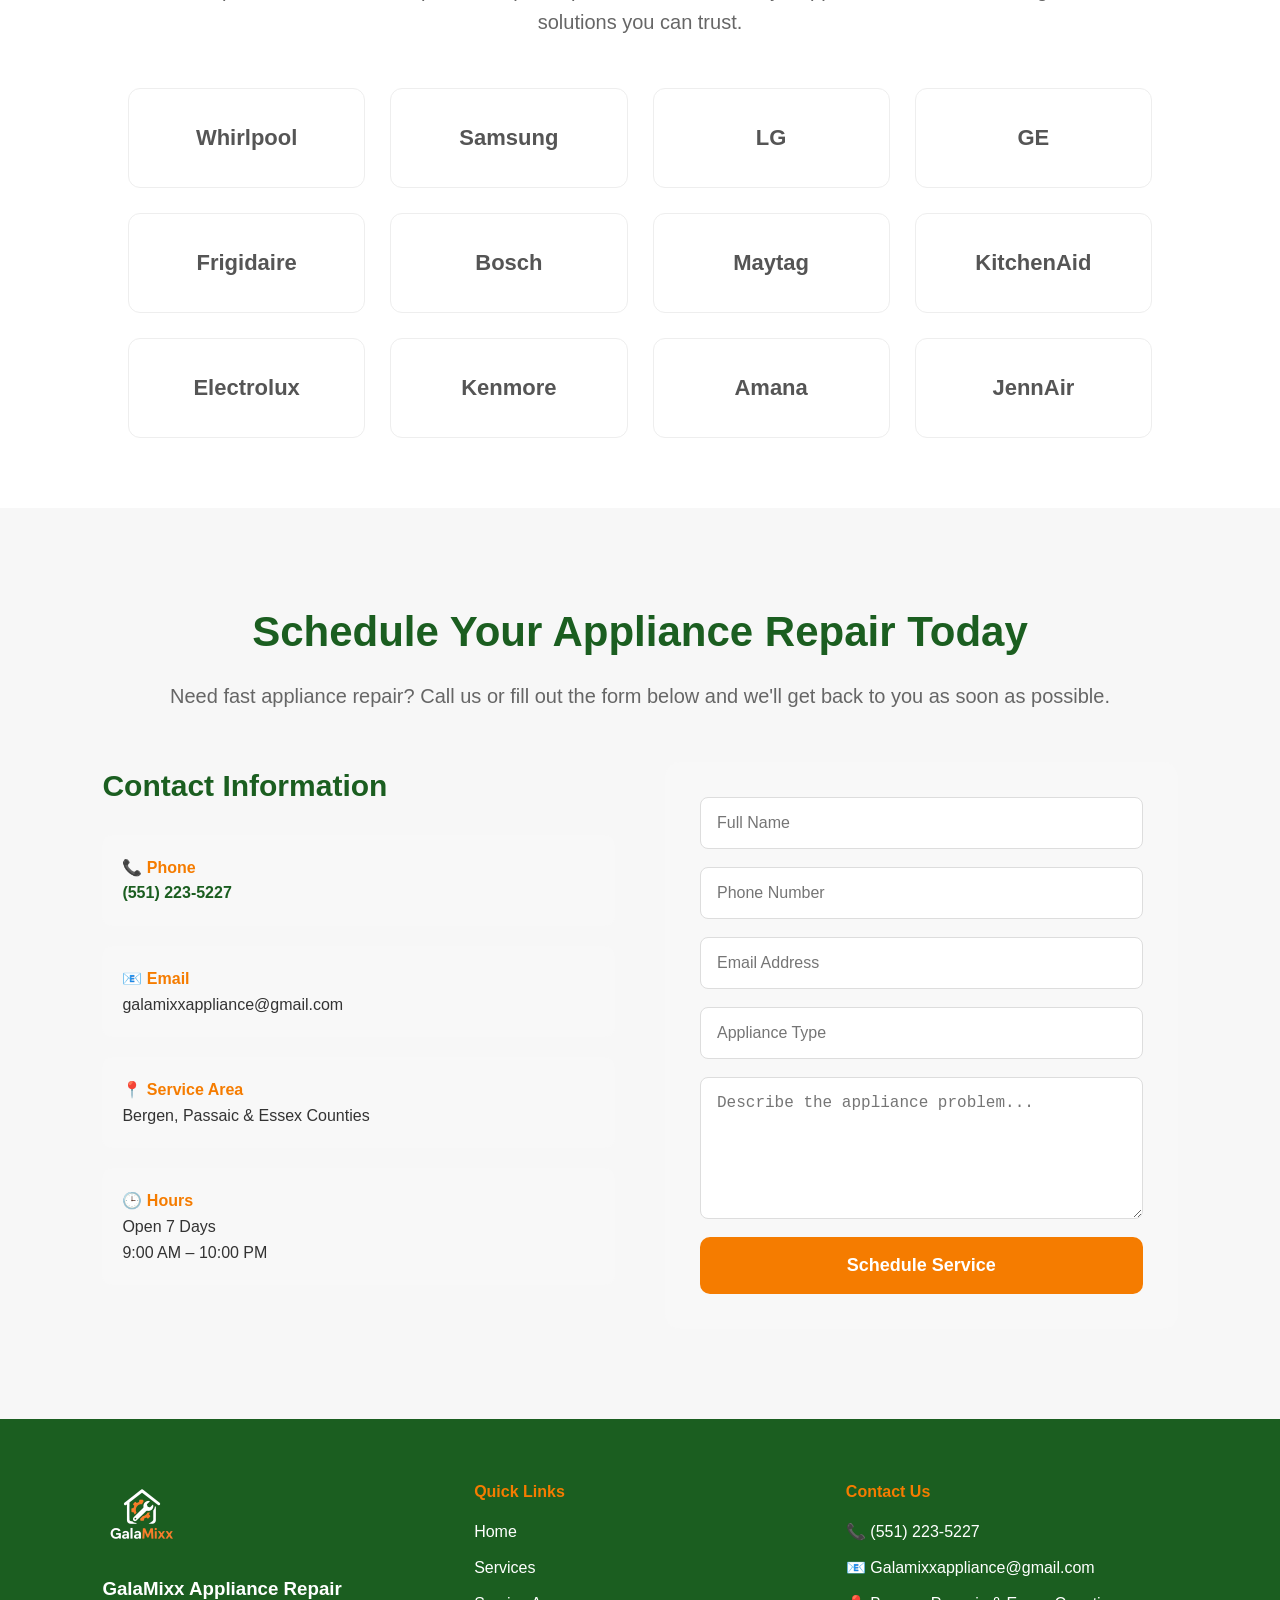
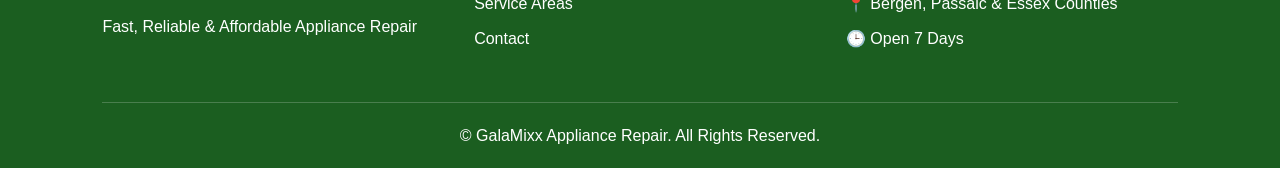
==== commit 8e8d7a9d: "Fix HTML encoding issues in index.html delete microwave" ====
--- a/index.html
+++ b/index.html
@@ -24,7 +24,7 @@
   "image":"https://galamixxappliance.com/images/logo.png",
   "telephone":"+1-551-223-5227",
   "priceRange":"$",
-  "description":"Professional appliance repair serving Bergen, Passaic and Essex Counties. Refrigerator, washer, dryer, dishwasher, oven, range and microwave repair.",
+  "description":"Professional appliance repair serving Bergen, Passaic and Essex Counties. Refrigerator, washer, dryer, dishwasher, oven and range  repair.",
   "openingHours":"Mo-Su 09:00-22:00",
   "areaServed":[
     {
@@ -89,7 +89,7 @@
 
         <p>
             Professional appliance repair for refrigerators, washers,
-            dryers, dishwashers, ovens, microwaves, and more.
+            dryers, dishwashers, ovens, and more.
         </p>
 
         <p class="hero-location">
@@ -194,20 +194,6 @@
                 </p>
             </div>
         </a>
-
-        <!-- Microwave Repair -->
-        <a href="microwave-repair.html" class="service-link">
-            <div class="service-card">
-                <div class="icon">♨️</div>
-                <h3>Microwave Repair</h3>
-                <p>
-                    Not heating, sparks, turntable issues
-                    and electronic failures.
-                </p>
-            </div>
-        </a>
-
-    </div>
 
 </section>
 <!-- WHY CHOOSE US -->
